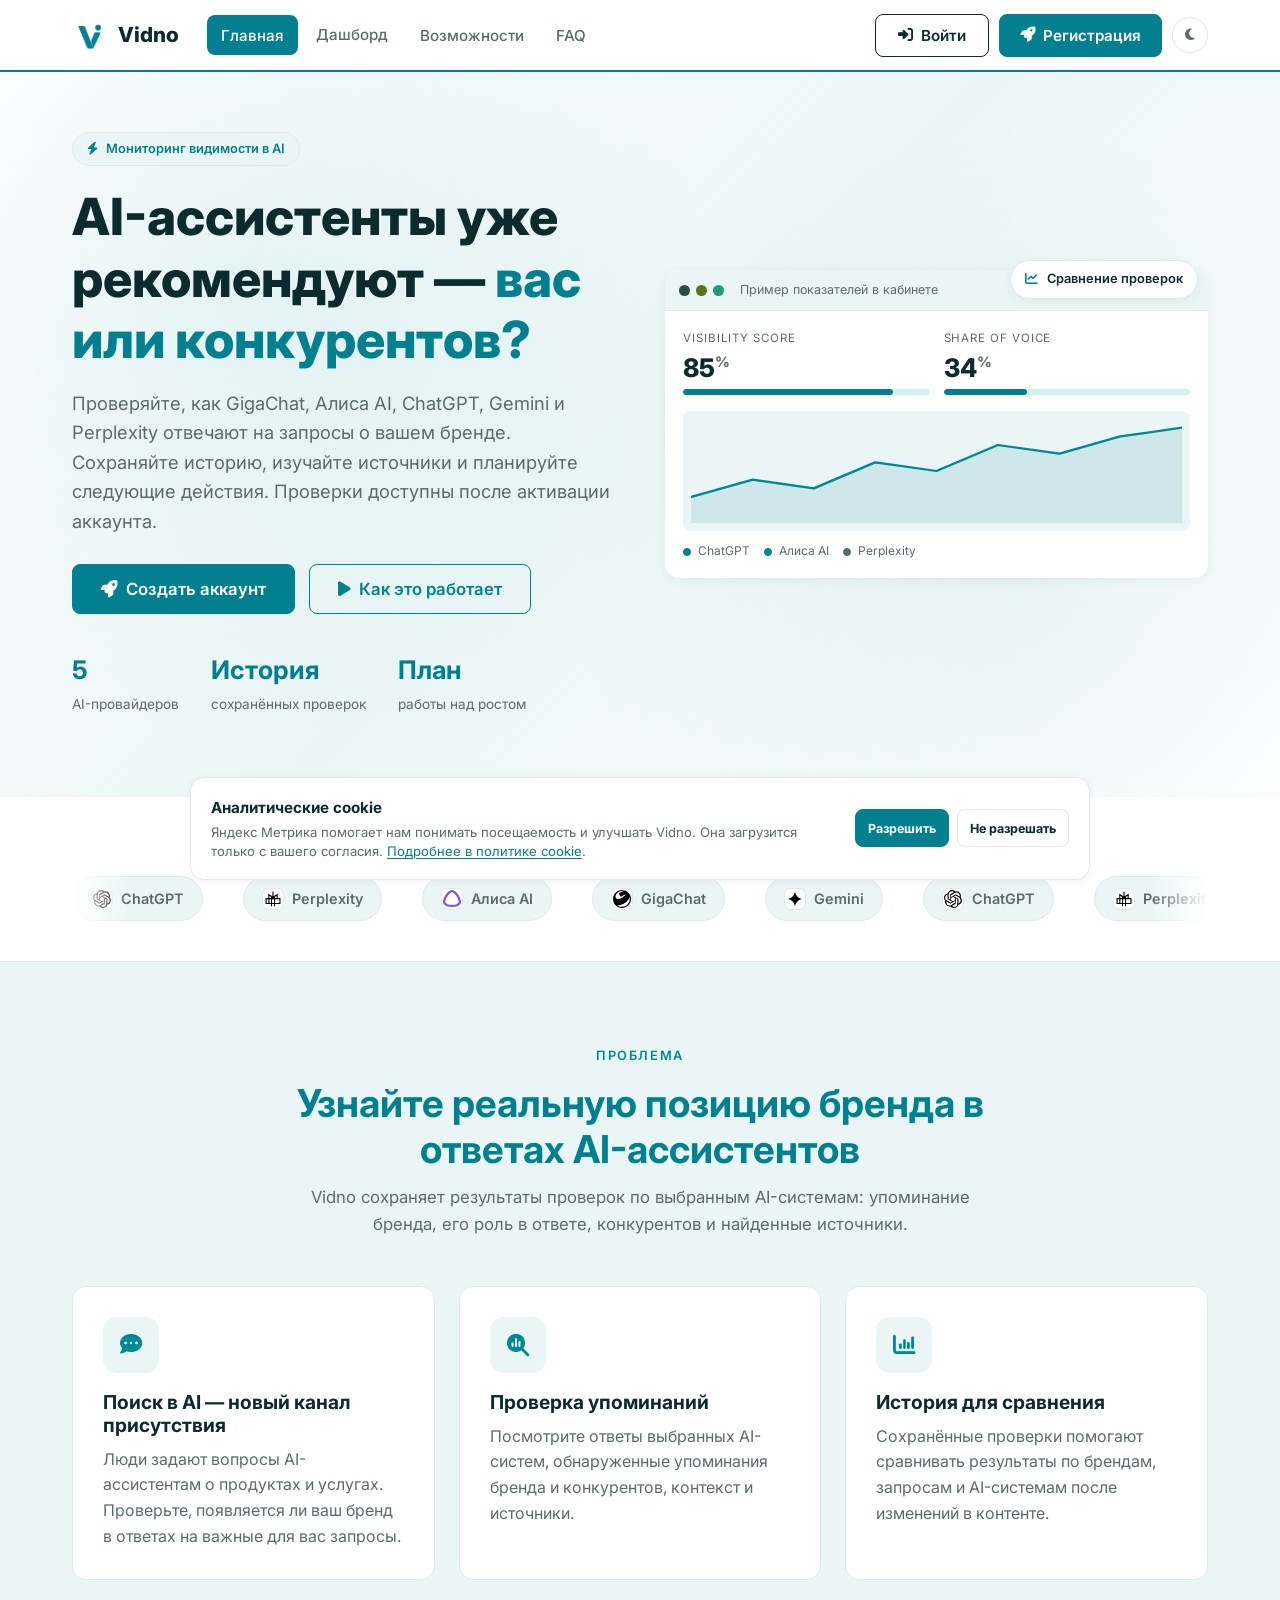
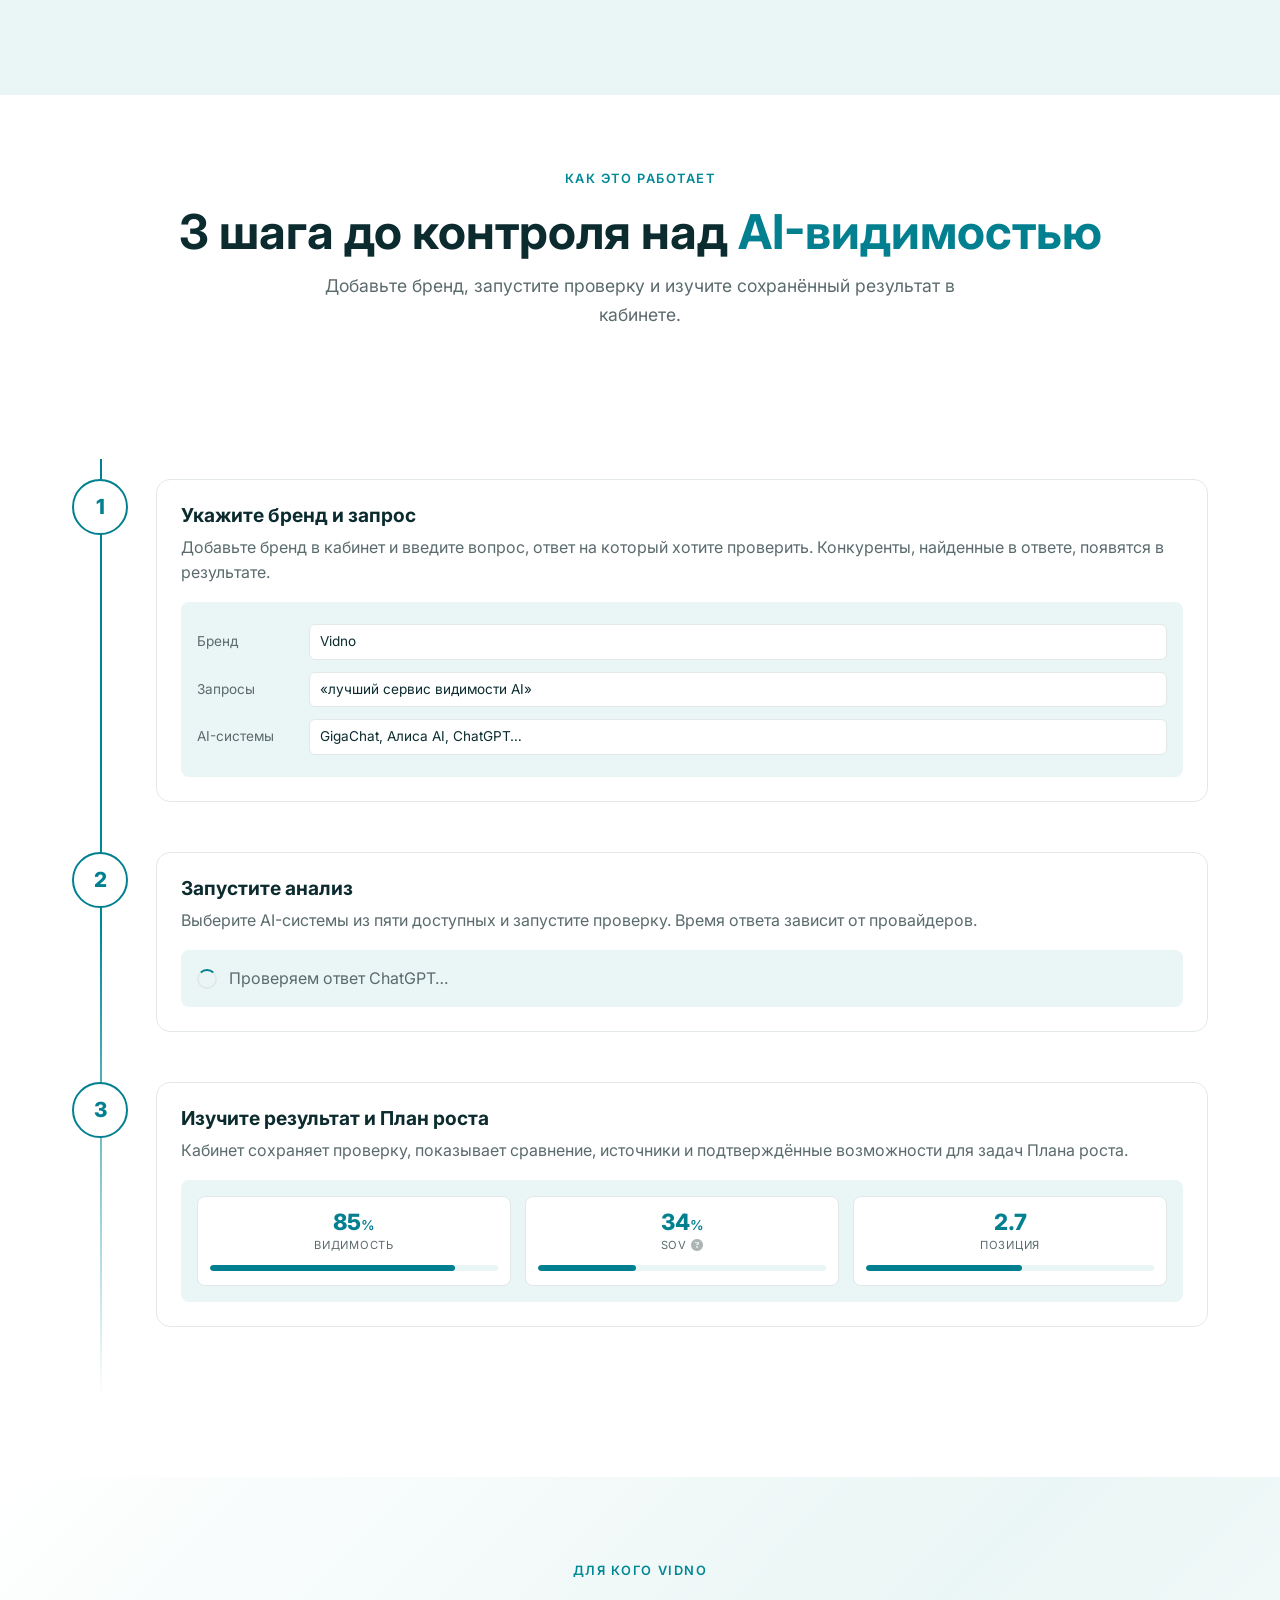
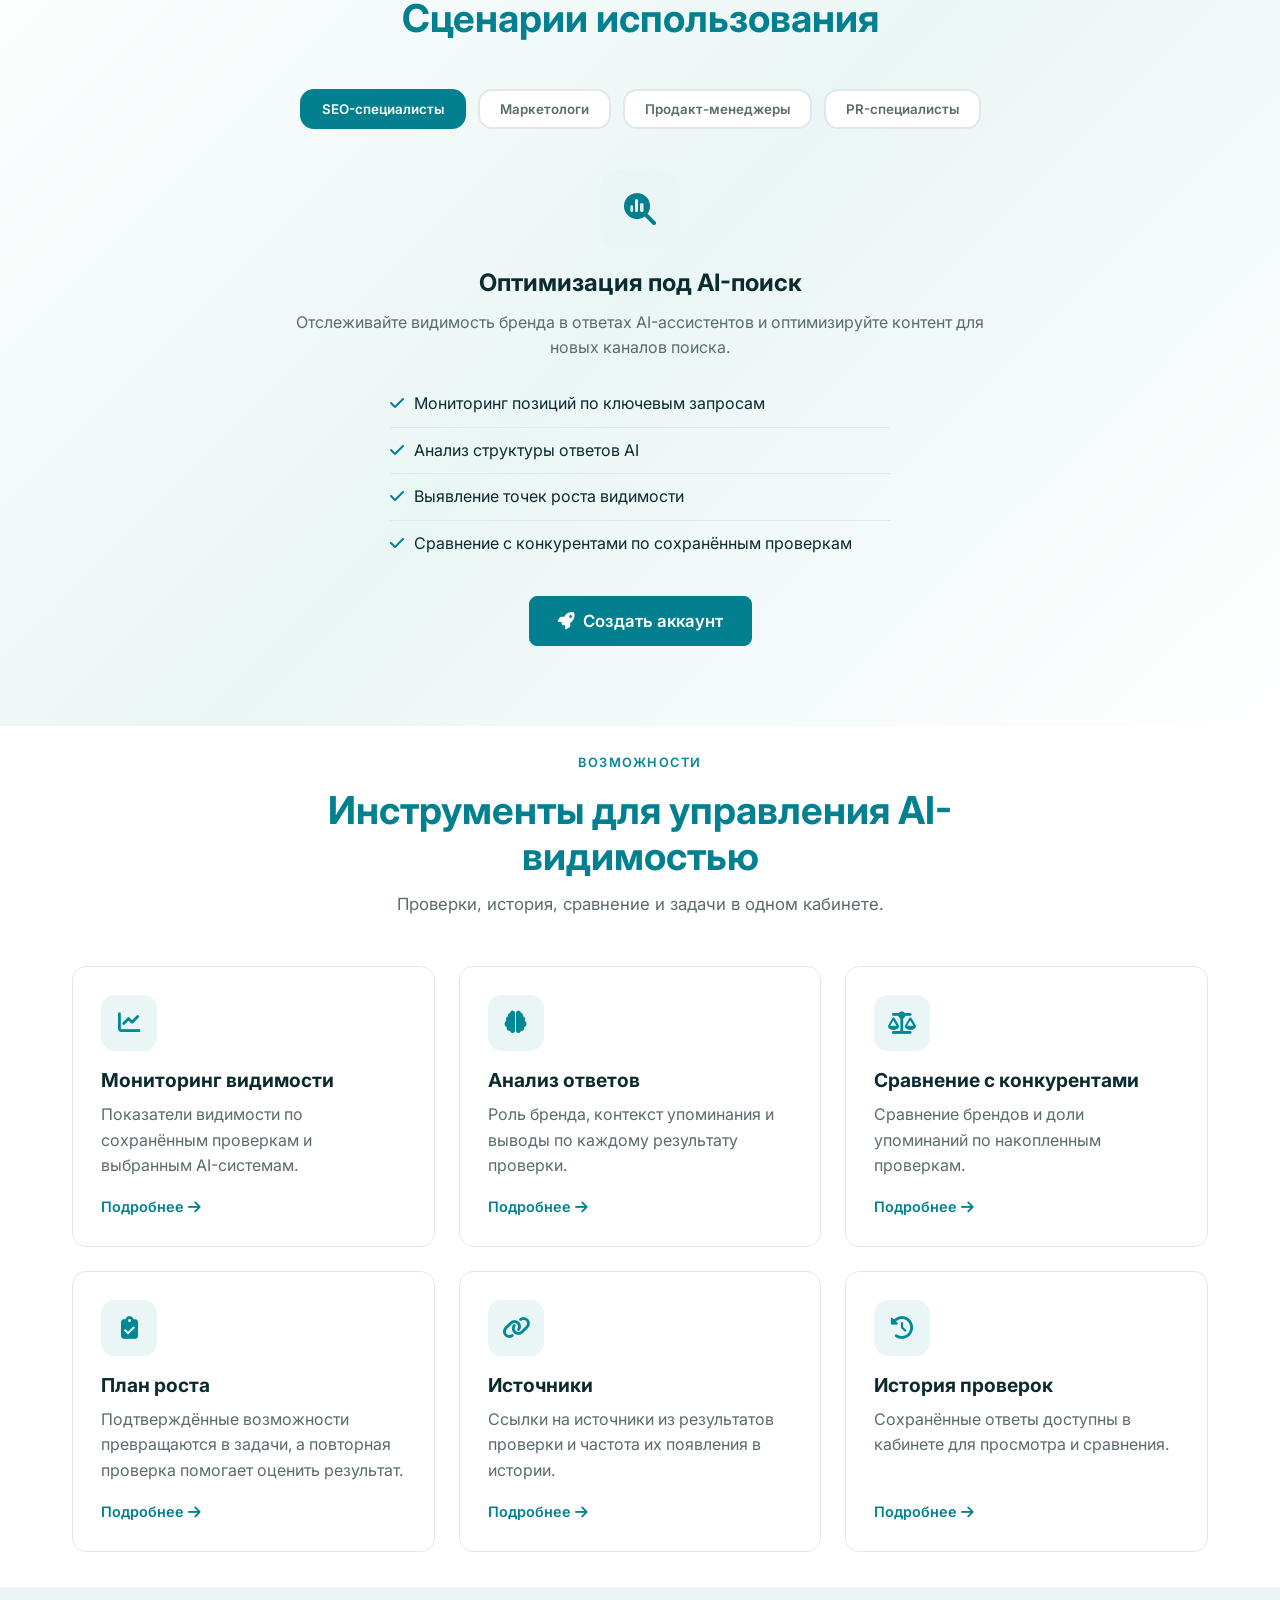
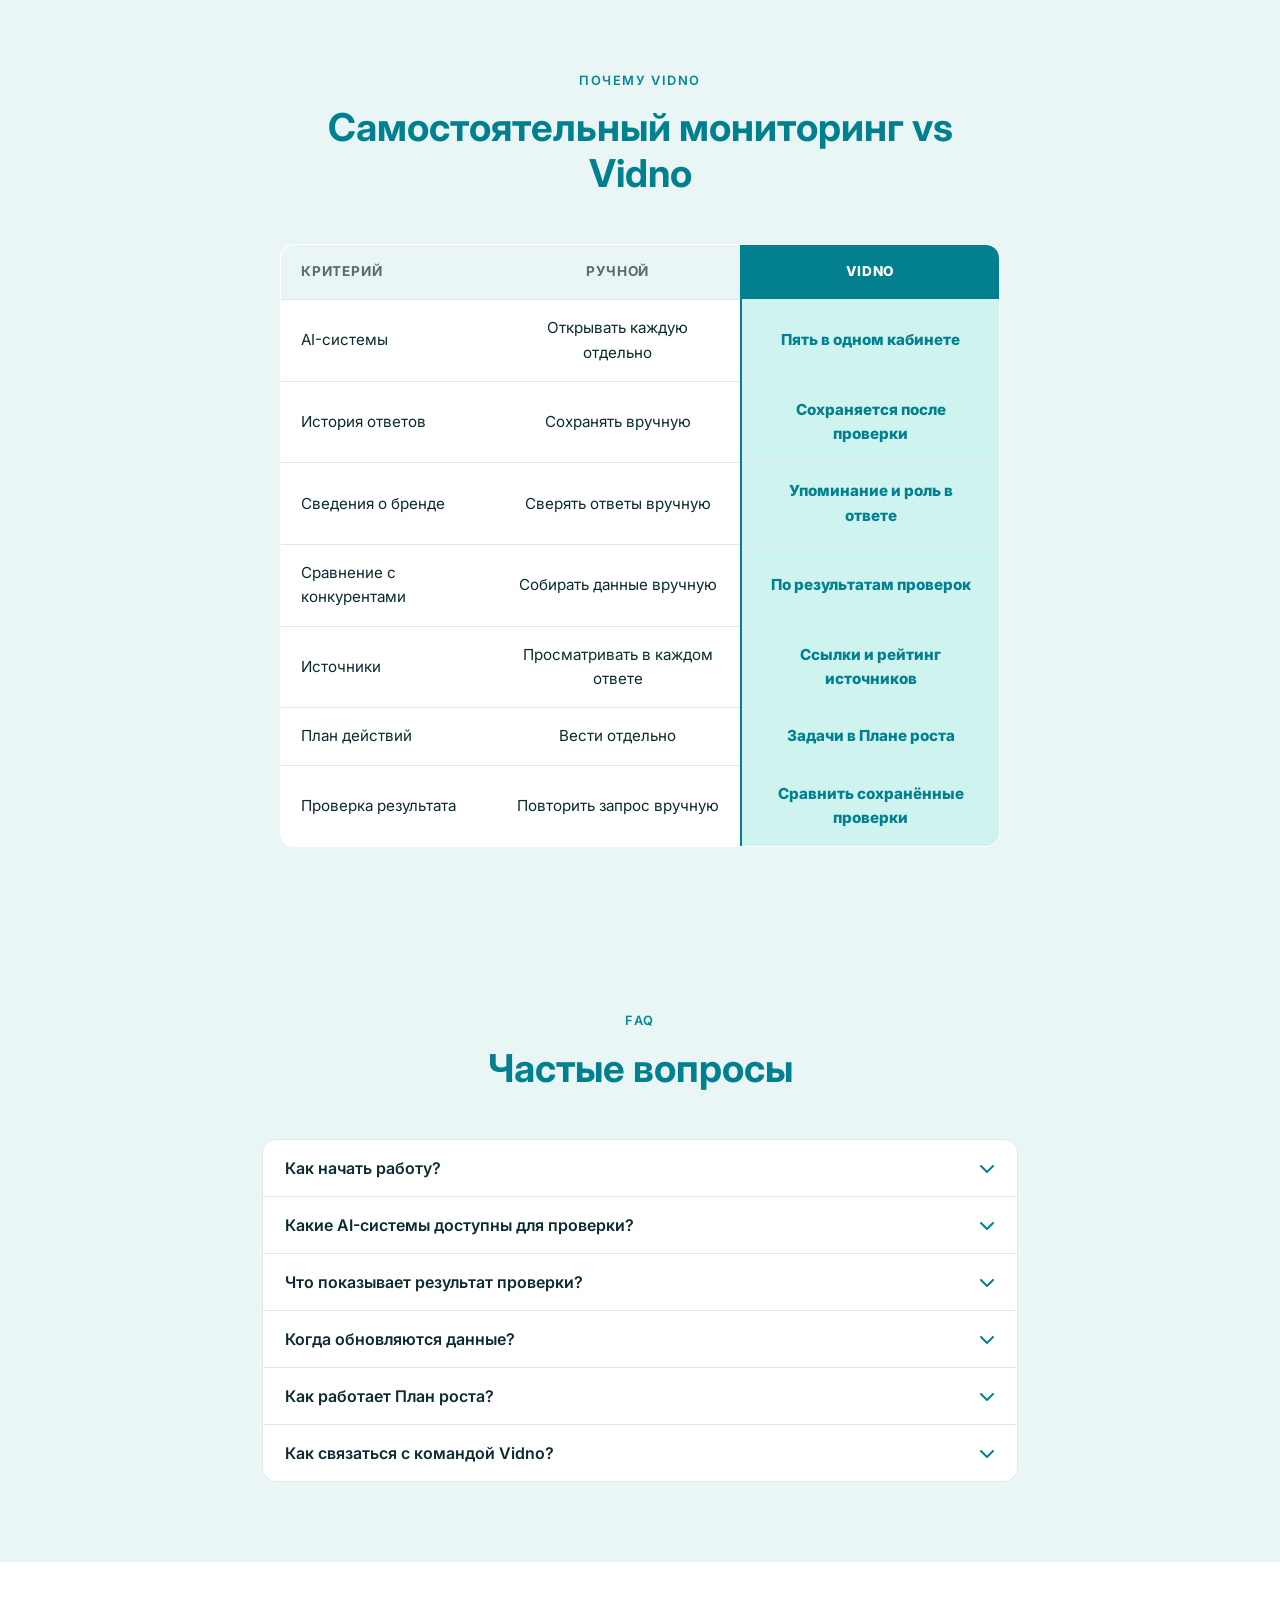
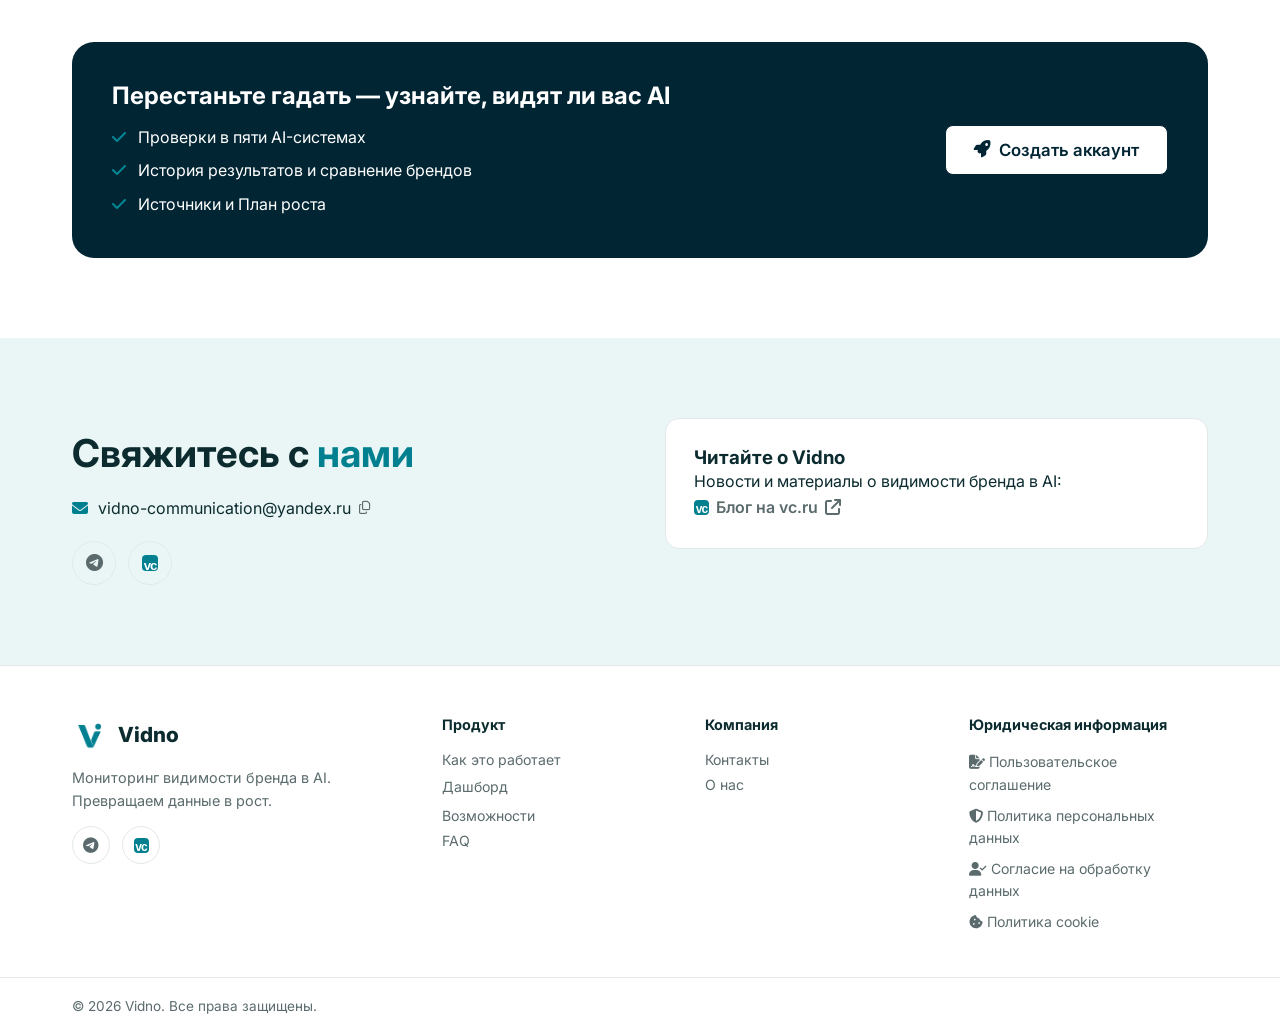
==== index.html @ 3deb130d "feat: add one-time brand onboarding after registration" ====
<!DOCTYPE html>
<html lang="ru">
<head>
    <meta charset="UTF-8">
    <meta name="viewport" content="width=device-width, initial-scale=1.0">
    <meta name="description" content="Vidno помогает проверять видимость бренда в ответах GigaChat, Алисы AI, ChatGPT, Gemini и Perplexity, сравнивать результаты и планировать рост.">
    <title>Vidno — Мониторинг видимости</title>
    <link rel="icon" type="image/png" href="assets/vidno-logo.png">

    <!-- Google Fonts: Inter -->
    <link rel="preconnect" href="https://fonts.googleapis.com">
    <link rel="preconnect" href="https://fonts.gstatic.com" crossorigin>
    <link href="https://fonts.googleapis.com/css2?family=Inter:wght@300;400;500;600;700;800;900&display=swap" rel="stylesheet">

    <!-- Font Awesome -->
    <link rel="stylesheet" href="https://cdnjs.cloudflare.com/ajax/libs/font-awesome/6.5.1/css/all.min.css">

    <!-- AOS animations -->
    <link rel="stylesheet" href="https://unpkg.com/aos@2.3.4/dist/aos.css">

    <!-- AOS script -->
    <script src="https://unpkg.com/aos@2.3.4/dist/aos.js"></script>

    <!-- Own styles -->
    <link rel="stylesheet" href="css/style.css">
    <script src="js/metrika.js?v=20260928-1" data-webvisor="true" data-cookie-policy="legal/cookies.html"></script>
</head>
<body>

<!-- ============ HEADER / NAV ============ -->
<header class="header" id="header">
    <div class="container header-inner">
        <div class="header-left">
            <a href="#" class="logo" data-nav="home">
                <img class="logo-mark" src="assets/vidno-logo.png" alt="">
                <span class="logo-text">Vidno</span>
            </a>
            <nav class="nav" id="navMenu">
                <button class="nav-link" data-nav="home">Главная</button>
                <a class="nav-link" href="dashboard.html">Дашборд</a>
                <button class="nav-link" data-nav="features">Возможности</button>
                <button class="nav-link" data-nav="faq">FAQ</button>
            </nav>
        </div>

        <div class="header-actions">
            <button class="btn btn-login" data-cta="login">
                <i class="fa-solid fa-right-to-bracket"></i> Войти
            </button>
            <button class="btn btn-primary btn-signup" data-cta="signup">
                <i class="fa-solid fa-rocket"></i> Регистрация
            </button>
            <button class="burger" id="burger" aria-label="Меню">
                <span></span><span></span><span></span>
            </button>
            <button class="theme-toggle" id="themeToggle" type="button" aria-label="Переключить тему" title="Переключить тему"><i class="fa-solid fa-moon"></i></button>
        </div>
    </div>
</header>

<main id="main">

    <!-- ============================================================ -->
    <!-- 1. HOME PAGE                                                  -->
    <!-- ============================================================ -->
    <section class="page page--home active" id="page-home" data-page="home">

        <!-- HERO -->
        <div class="hero">
            <div class="hero-bg"></div>
            <div class="container hero-inner">
                <div class="hero-content" data-aos="fade-up">
                    <span class="badge"><i class="fa-solid fa-bolt"></i> Мониторинг видимости в AI</span>
                    <h1 class="hero-title">
                        AI-ассистенты уже рекомендуют — <span class="accent">вас или конкурентов?</span>
                    </h1>
                    <p class="hero-subtitle">
                        Проверяйте, как GigaChat, Алиса AI, ChatGPT, Gemini и Perplexity отвечают на запросы о вашем бренде.<br>
                        Сохраняйте историю, изучайте источники и планируйте следующие действия. Проверки доступны после активации аккаунта.
                    </p>
                    <div class="hero-actions">
                        <button class="btn btn-primary btn-lg" data-cta="signup">
                            <i class="fa-solid fa-rocket"></i> Создать аккаунт
                        </button>
                        <button class="btn btn-ghost btn-lg" data-nav="how">
                            <i class="fa-solid fa-play"></i> Как это работает
                        </button>
                    </div>
                    <div class="hero-stats">
                        <div><strong>5</strong><span>AI-провайдеров</span></div>
                        <div><strong>История</strong><span>сохранённых проверок</span></div>
                        <div><strong>План</strong><span>работы над ростом</span></div>
                    </div>
                </div>

                <div class="hero-visual" data-aos="fade-left">
                    <div class="dash-mock">
                        <div class="dash-mock-head">
                            <span class="dot red"></span>
                            <span class="dot yellow"></span>
                            <span class="dot green"></span>
                            <span class="dash-mock-title">Пример показателей в кабинете</span>
                        </div>
                        <div class="dash-mock-body">
                            <div class="dm-row">
                                <div class="dm-card">
                                    <div class="dm-card-label">Visibility Score</div>
                                    <div class="dm-card-value">85<sup>%</sup></div>
                                    <div class="dm-bar"><span style="width:85%"></span></div>
                                </div>
                                <div class="dm-card">
                                    <div class="dm-card-label">Share of Voice</div>
                                    <div class="dm-card-value">34<sup>%</sup></div>
                                    <div class="dm-bar"><span style="width:34%"></span></div>
                                </div>
                            </div>
                            <div class="dm-chart">
                                <svg viewBox="0 0 320 120" preserveAspectRatio="none">
                                    <polyline class="dm-line" points="0,90 40,70 80,80 120,50 160,60 200,30 240,40 280,20 320,10" />
                                    <polyline class="dm-area" points="0,90 40,70 80,80 120,50 160,60 200,30 240,40 280,20 320,10 320,120 0,120" />
                                </svg>
                            </div>
                            <div class="dm-legend">
                                <span><i class="fa-solid fa-circle"></i> ChatGPT</span>
                                <span><i class="fa-solid fa-circle"></i> Алиса AI</span>
                                <span><i class="fa-solid fa-circle"></i> Perplexity</span>
                            </div>
                        </div>
                    </div>
                    <div class="floating-chip chip-1"><i class="fa-solid fa-chart-line"></i> Сравнение проверок</div>
                </div>
            </div>
        </div>

        <!-- AI LOGOS MARQUEE -->
        <div class="logos-strip">
            <div class="container">
                <p class="logos-title">Проверки в пяти AI-системах</p>
                <div class="logos-row">
                    <div class="logos-track">
                        <div class="logos-group">
                            <span class="logo-pill"><span class="ai-logo"><img src="assets/ai/openai.svg" alt=""></span>ChatGPT</span>
                            <span class="logo-pill"><span class="ai-logo"><img src="assets/ai/perplexity.svg" alt=""></span>Perplexity</span>
                            <span class="logo-pill"><span class="ai-logo"><img src="assets/ai/alice-ai.svg" alt=""></span>Алиса AI</span>
                            <span class="logo-pill"><span class="ai-logo"><img src="assets/ai/gigachat.svg" alt=""></span>GigaChat</span>
                            <span class="logo-pill"><span class="ai-logo"><img src="assets/ai/gemini.svg" alt=""></span>Gemini</span>
                        </div>
                    </div>
                </div>
            </div>
        </div>

        <!-- PROBLEM SECTION -->
        <section class="section section-soft">
            <div class="container">
                <div class="section-head" data-aos="fade-up">
                    <span class="eyebrow">Проблема</span>
                    <h2 class="section-title">Узнайте реальную позицию бренда в ответах AI-ассистентов</h2>
                    <p class="section-sub">Vidno сохраняет результаты проверок по выбранным AI-системам: упоминание бренда, его роль в ответе, конкурентов и найденные источники.</p>
                </div>
                <div class="grid grid-3">
                    <article class="adv-card" data-aos="fade-up" data-aos-delay="0">
                        <div class="adv-icon ic-blue"><i class="fa-solid fa-comment-dots"></i></div>
                        <h3>Поиск в AI — новый канал присутствия</h3>
                        <p>Люди задают вопросы AI-ассистентам о продуктах и услугах. Проверьте, появляется ли ваш бренд в ответах на важные для вас запросы.</p>
                    </article>
                    <article class="adv-card" data-aos="fade-up" data-aos-delay="100">
                        <div class="adv-icon ic-purple"><i class="fa-solid fa-magnifying-glass-chart"></i></div>
                        <h3>Проверка упоминаний</h3>
                        <p>Посмотрите ответы выбранных AI-систем, обнаруженные упоминания бренда и конкурентов, контекст и источники.</p>
                    </article>
                    <article class="adv-card" data-aos="fade-up" data-aos-delay="200">
                        <div class="adv-icon ic-green"><i class="fa-solid fa-chart-column"></i></div>
                        <h3>История для сравнения</h3>
                        <p>Сохранённые проверки помогают сравнивать результаты по брендам, запросам и AI-системам после изменений в контенте.</p>
                    </article>
                </div>
            </div>
        </section>

        <!-- HOW SECTION -->
        <section id="section-how">
        <div class="page-hero">
            <div class="container">
                <span class="eyebrow">Как это работает</span>
                <h1 class="page-title">3 шага до контроля над <span class="accent">AI-видимостью</span></h1>
                <p class="page-sub">Добавьте бренд, запустите проверку и изучите сохранённый результат в кабинете.</p>
            </div>
        </div>

        <section class="section">
            <div class="container">
                <div class="timeline">
                    <div class="timeline-line"></div>

                    <div class="tl-step" data-aos="fade-up">
                        <div class="tl-num">1</div>
                        <div class="tl-icon"><i class="fa-solid fa-plus"></i></div>
                        <div class="tl-content">
                            <h3>Укажите бренд и запрос</h3>
                            <p>Добавьте бренд в кабинет и введите вопрос, ответ на который хотите проверить. Конкуренты, найденные в ответе, появятся в результате.</p>
                            <div class="tl-mock form-mock">
                                <div class="mock-field"><span>Бренд</span><div class="mock-input">Vidno</div></div>
                                <div class="mock-field"><span>Запросы</span><div class="mock-input">«лучший сервис видимости AI»</div></div>
                                <div class="mock-field"><span>AI-системы</span><div class="mock-input">GigaChat, Алиса AI, ChatGPT…</div></div>
                            </div>
                        </div>
                    </div>

                    <div class="tl-step" data-aos="fade-up" data-aos-delay="100">
                        <div class="tl-num">2</div>
                        <div class="tl-icon"><i class="fa-solid fa-play"></i></div>
                        <div class="tl-content">
                            <h3>Запустите анализ</h3>
                            <p>Выберите AI-системы из пяти доступных и запустите проверку. Время ответа зависит от провайдеров.</p>
                            <div class="tl-mock run-mock">
                                <div class="spinner"></div>
                                <span id="analyzeText">Проверяем ответ ChatGPT…</span>
                            </div>
                        </div>
                    </div>

                    <div class="tl-step" data-aos="fade-up" data-aos-delay="200">
                        <div class="tl-num">3</div>
                        <div class="tl-icon"><i class="fa-solid fa-chart-pie"></i></div>
                        <div class="tl-content">
                            <h3>Изучите результат и План роста</h3>
                            <p>Кабинет сохраняет проверку, показывает сравнение, источники и подтверждённые возможности для задач Плана роста.</p>
                            <div class="tl-mock mini-dash">
                                <div class="mini-kpi-card">
                                    <div class="mini-kpi-val">85<span>%</span></div>
                                    <div class="mini-kpi-lbl">видимость</div>
                                    <div class="mini-bar"><span style="width:85%"></span></div>
                                </div>
                                <div class="mini-kpi-card">
                                    <div class="mini-kpi-val">34<span>%</span></div>
                                    <div class="mini-kpi-lbl">
                                        SoV
                                        <span class="tooltip-icon" data-tooltip="Share of Voice — доля упоминаний бренда в ответах AI-ассистентов относительно конкурентов">
                                            <i class="fa-solid fa-circle-question"></i>
                                        </span>
                                    </div>
                                    <div class="mini-bar"><span style="width:34%"></span></div>
                                </div>
                                <div class="mini-kpi-card">
                                    <div class="mini-kpi-val">2.7</div>
                                    <div class="mini-kpi-lbl">позиция</div>
                                    <div class="mini-bar"><span style="width:54%"></span></div>
                                </div>
                            </div>
                        </div>
                    </div>
                </div>
            </div>
        </section>
        </section>

        <!-- SCENARIOS SECTION -->
        <section class="section section-hero-bg" id="section-scenarios">
            <div class="container">
                <div class="section-head" data-aos="fade-up">
                    <span class="eyebrow">Для кого Vidno</span>
                    <h2 class="section-title">Сценарии использования</h2>
                </div>
                <div class="scenario-tabs" data-aos="fade-up">
                    <button class="scenario-tab active" data-tab="seo">SEO-специалисты</button>
                    <button class="scenario-tab" data-tab="marketing">Маркетологи</button>
                    <button class="scenario-tab" data-tab="product">Продакт-менеджеры</button>
                    <button class="scenario-tab" data-tab="pr">PR-специалисты</button>
                </div>
                <div class="scenario-content" data-aos="fade-up">
                    <div class="scenario-panel active" data-panel="seo">
                        <div class="scenario-icon"><i class="fa-solid fa-magnifying-glass-chart"></i></div>
                        <h3>Оптимизация под AI-поиск</h3>
                        <p>Отслеживайте видимость бренда в ответах AI-ассистентов и оптимизируйте контент для новых каналов поиска.</p>
                        <ul class="scenario-list">
                            <li>Мониторинг позиций по ключевым запросам</li>
                            <li>Анализ структуры ответов AI</li>
                            <li>Выявление точек роста видимости</li>
                            <li>Сравнение с конкурентами по сохранённым проверкам</li>
                        </ul>
                    </div>
                    <div class="scenario-panel" data-panel="marketing">
                        <div class="scenario-icon"><i class="fa-solid fa-bullhorn"></i></div>
                        <h3>Анализ конкурентов и позиционирование</h3>
                        <p>Понимайте, как AI-ассистенты распределяют упоминания между вами и конкурентами, и корректируйте стратегию.</p>
                        <ul class="scenario-list">
                            <li>Доля голоса (Share of Voice) по запросам</li>
                            <li>Сравнение позиций с конкурентами</li>
                            <li>Анализ тональности упоминаний</li>
                            <li>Выявление сильных и слабых сторон</li>
                        </ul>
                    </div>
                    <div class="scenario-panel" data-panel="product">
                        <div class="scenario-icon"><i class="fa-solid fa-rocket"></i></div>
                        <h3>Понимание представления продукта в AI</h3>
                        <p>Узнайте, как AI-ассистенты описывают ваш продукт, и используйте инсайты для улучшений.</p>
                        <ul class="scenario-list">
                            <li>Ответы по выбранным AI-системам</li>
                            <li>Роль бренда в ответах AI</li>
                            <li>Выявление пробелов в информации</li>
                            <li>Выявление приоритетных направлений</li>
                        </ul>
                    </div>
                    <div class="scenario-panel" data-panel="pr">
                        <div class="scenario-icon"><i class="fa-solid fa-shield-halved"></i></div>
                        <h3>Мониторинг репутации в AI</h3>
                        <p>Контролируйте нарратив о бренде в AI-ответах и вовремя реагируйте на изменения.</p>
                        <ul class="scenario-list">
                            <li>Отслеживание упоминаний бренда</li>
                            <li>Анализ контекста и тональности</li>
                            <li>Сравнение с предыдущими проверками</li>
                            <li>История проверок для обсуждения с командой</li>
                        </ul>
                    </div>
                </div>
                <div class="center-cta" data-aos="fade-up">
                    <button class="btn btn-primary btn-lg" data-cta="signup">
                        <i class="fa-solid fa-rocket"></i> Создать аккаунт
                    </button>
                </div>
            </div>
        </section>

        <!-- FEATURES SECTION -->
        <section id="section-features">
        <div class="container">
            <div class="section-head" data-aos="fade-up">
                <span class="eyebrow">Возможности</span>
                <h2 class="section-title">Инструменты для управления <span class="accent">AI-видимостью</span></h2>
                <p class="section-sub">Проверки, история, сравнение и задачи в одном кабинете.</p>
            </div>
            <div class="grid grid-3 features-grid">
                <article class="feature-card" data-modal-open="feat-1" data-aos="fade-up">
                    <div class="feature-ic"><i class="fa-solid fa-chart-line"></i></div>
                    <h3>Мониторинг видимости</h3>
                    <p>Показатели видимости по сохранённым проверкам и выбранным AI-системам.</p>
                    <span class="feature-link">Подробнее <i class="fa-solid fa-arrow-right"></i></span>
                </article>

                <article class="feature-card" data-modal-open="feat-2" data-aos="fade-up" data-aos-delay="100">
                    <div class="feature-ic"><i class="fa-solid fa-brain"></i></div>
                    <h3>Анализ ответов</h3>
                    <p>Роль бренда, контекст упоминания и выводы по каждому результату проверки.</p>
                    <span class="feature-link">Подробнее <i class="fa-solid fa-arrow-right"></i></span>
                </article>

                <article class="feature-card" data-modal-open="feat-3" data-aos="fade-up" data-aos-delay="200">
                    <div class="feature-ic"><i class="fa-solid fa-scale-balanced"></i></div>
                    <h3>Сравнение с конкурентами</h3>
                    <p>Сравнение брендов и доли упоминаний по накопленным проверкам.</p>
                    <span class="feature-link">Подробнее <i class="fa-solid fa-arrow-right"></i></span>
                </article>

                <article class="feature-card" data-modal-open="feat-4" data-aos="fade-up">
                    <div class="feature-ic"><i class="fa-solid fa-clipboard-check"></i></div>
                    <h3>План роста</h3>
                    <p>Подтверждённые возможности превращаются в задачи, а повторная проверка помогает оценить результат.</p>
                    <span class="feature-link">Подробнее <i class="fa-solid fa-arrow-right"></i></span>
                </article>

                <article class="feature-card" data-modal-open="feat-5" data-aos="fade-up" data-aos-delay="100">
                    <div class="feature-ic"><i class="fa-solid fa-link"></i></div>
                    <h3>Источники</h3>
                    <p>Ссылки на источники из результатов проверки и частота их появления в истории.</p>
                    <span class="feature-link">Подробнее <i class="fa-solid fa-arrow-right"></i></span>
                </article>

                <article class="feature-card" data-modal-open="feat-6" data-aos="fade-up" data-aos-delay="200">
                    <div class="feature-ic"><i class="fa-solid fa-clock-rotate-left"></i></div>
                    <h3>История проверок</h3>
                    <p>Сохранённые ответы доступны в кабинете для просмотра и сравнения.</p>
                    <span class="feature-link">Подробнее <i class="fa-solid fa-arrow-right"></i></span>
                </article>
            </div>
        </div>
        </section>

        <!-- WHY VIDNO SECTION -->
        <section class="section section-soft compare-section">
            <div class="container">
                <div class="section-head" data-aos="fade-up">
                    <span class="eyebrow">Почему Vidno</span>
                    <h2 class="section-title">Самостоятельный мониторинг vs Vidno</h2>
                </div>
                <div class="compare-table-wrap" data-aos="fade-up">
                    <table class="compare-table">
                        <thead>
                            <tr>
                                <th>Критерий</th>
                                <th>Ручной</th>
                                <th class="compare-accent">Vidno</th>
                            </tr>
                        </thead>
                        <tbody>
                            <tr>
                                <td>AI-системы</td>
                                <td>Открывать каждую отдельно</td>
                                <td class="compare-accent">Пять в одном кабинете</td>
                            </tr>
                            <tr>
                                <td>История ответов</td>
                                <td>Сохранять вручную</td>
                                <td class="compare-accent">Сохраняется после проверки</td>
                            </tr>
                            <tr>
                                <td>Сведения о бренде</td>
                                <td>Сверять ответы вручную</td>
                                <td class="compare-accent">Упоминание и роль в ответе</td>
                            </tr>
                            <tr>
                                <td>Сравнение с конкурентами</td>
                                <td>Собирать данные вручную</td>
                                <td class="compare-accent">По результатам проверок</td>
                            </tr>
                            <tr>
                                <td>Источники</td>
                                <td>Просматривать в каждом ответе</td>
                                <td class="compare-accent">Ссылки и рейтинг источников</td>
                            </tr>
                            <tr>
                                <td>План действий</td>
                                <td>Вести отдельно</td>
                                <td class="compare-accent">Задачи в Плане роста</td>
                            </tr>
                            <tr>
                                <td>Проверка результата</td>
                                <td>Повторить запрос вручную</td>
                                <td class="compare-accent">Сравнить сохранённые проверки</td>
                            </tr>
                        </tbody>
                    </table>
                </div>
            </div>
        </section>

        <!-- FAQ -->
        <section class="section section-soft" id="section-faq">
            <div class="container container-narrow">
                <div class="section-head" data-aos="fade-up">
                    <span class="eyebrow">FAQ</span>
                    <h2 class="section-title">Частые вопросы</h2>
                </div>
                <div class="accordion" id="faq">
                    <div class="acc-item">
                        <button class="acc-head">Как начать работу? <i class="fa-solid fa-chevron-down"></i></button>
                        <div class="acc-body"><p>Создайте аккаунт и дождитесь активации доступа. Затем добавьте бренд в кабинете и запустите проверку по интересующему вас запросу.</p></div>
                    </div>
                    <div class="acc-item">
                        <button class="acc-head">Какие AI-системы доступны для проверки? <i class="fa-solid fa-chevron-down"></i></button>
                        <div class="acc-body"><p>В кабинете можно выбрать GigaChat, Алису AI, ChatGPT, Gemini и Perplexity. Доступность отдельной системы зависит от её работы в момент проверки.</p></div>
                    </div>
                    <div class="acc-item">
                        <button class="acc-head">Что показывает результат проверки? <i class="fa-solid fa-chevron-down"></i></button>
                        <div class="acc-body"><p>Ответ AI-системы, упоминание и роль бренда, обнаруженных конкурентов и доступные источники. Сохранённые результаты помогают сравнивать проверки.</p></div>
                    </div>
                    <div class="acc-item">
                        <button class="acc-head">Когда обновляются данные? <i class="fa-solid fa-chevron-down"></i></button>
                        <div class="acc-body"><p>Новая проверка запускается пользователем в кабинете. Её результат сохраняется в истории после завершения.</p></div>
                    </div>
                    <div class="acc-item">
                        <button class="acc-head">Как работает План роста? <i class="fa-solid fa-chevron-down"></i></button>
                        <div class="acc-body"><p>После повторных проверок одного запроса кабинет может показать подтверждённую возможность. Её можно превратить в задачу и затем проверить результат изменений.</p></div>
                    </div>
                    <div class="acc-item">
                        <button class="acc-head">Как связаться с командой Vidno? <i class="fa-solid fa-chevron-down"></i></button>
                        <div class="acc-body"><p>Напишите на <a href="mailto:vidno-communication@yandex.ru">vidno-communication@yandex.ru</a> или в <a href="https://t.me/vidno_communication" target="_blank" rel="noopener noreferrer">Telegram</a>.</p></div>
                    </div>
                </div>
            </div>
        </section>

        <!-- CTA -->
        <section class="section">
            <div class="container">
                <div class="cta-box cta-bright" data-aos="fade-up">
                    <div class="cta-text">
                        <h2>Перестаньте гадать — узнайте, видят ли вас AI</h2>
                        <ul class="cta-list">
                            <li><i class="fa-solid fa-check"></i> Проверки в пяти AI-системах</li>
                            <li><i class="fa-solid fa-check"></i> История результатов и сравнение брендов</li>
                            <li><i class="fa-solid fa-check"></i> Источники и План роста</li>
                        </ul>
                    </div>
                    <button class="btn btn-light btn-lg" data-cta="signup">
                        <i class="fa-solid fa-rocket"></i> Создать аккаунт
                    </button>
                </div>
            </div>
        </section>

        <!-- CONTACTS SECTION -->
        <section id="section-contacts">
        <section class="section section-soft">
            <div class="container">
                <div class="contact-grid">
                    <div class="contact-info" data-aos="fade-right">
                        <h2 class="section-title"><span style="color: var(--text)">Свяжитесь с</span> <span class="accent">нами</span></h2>
                        <ul class="contact-list">
                            <li><i class="fa-solid fa-envelope"></i> <button class="contact-email" type="button" data-copy-email="vidno-communication@yandex.ru">vidno-communication@yandex.ru <i class="fa-regular fa-copy" aria-hidden="true"></i></button></li>
                        </ul>
                        <div class="socials">
                            <a href="https://t.me/vidno_communication" class="social telegram" title="Telegram" aria-label="Telegram" target="_blank" rel="noopener noreferrer"><i class="fa-brands fa-telegram"></i></a>
                            <a href="https://vc.ru/id6072191" class="social vc-link" title="Блог на vc.ru" aria-label="Блог на vc.ru" target="_blank" rel="noopener noreferrer"><span aria-hidden="true">vc</span></a>
                        </div>
                    </div>

                    <div class="contact-form" data-aos="fade-left">
                        <h3>Читайте о Vidno</h3>
                        <p>Новости и материалы о видимости бренда в AI:</p>
                        <p><a class="vc-blog-link" href="https://vc.ru/id6072191" target="_blank" rel="noopener noreferrer"><span aria-hidden="true">vc</span> Блог на vc.ru <i class="fa-solid fa-arrow-up-right-from-square"></i></a></p>
                    </div>
                </div>
            </div>
        </section>
        </section>
    </section>

</main>

<!-- ============ FOOTER ============ -->
<footer class="footer">
    <div class="container footer-inner">
        <div class="footer-brand">
            <a href="#" class="logo" data-nav="home">
                <img class="logo-mark" src="assets/vidno-logo.png" alt="">
                <span class="logo-text">Vidno</span>
            </a>
            <p>Мониторинг видимости бренда в AI. Превращаем данные в рост.</p>
            <div class="socials small">
                <a href="https://t.me/vidno_communication" class="social telegram" title="Telegram" aria-label="Telegram" target="_blank" rel="noopener noreferrer"><i class="fa-brands fa-telegram"></i></a>
                <a href="https://vc.ru/id6072191" class="social vc-link" title="Блог на vc.ru" aria-label="Блог на vc.ru" target="_blank" rel="noopener noreferrer"><span aria-hidden="true">vc</span></a>
            </div>
        </div>
        <div class="footer-cols">
            <div class="footer-col">
                <h4>Продукт</h4>
                <button data-nav="how">Как это работает</button>
                <a href="dashboard.html">Дашборд</a>
                <button data-nav="features">Возможности</button>
                <button data-nav="faq">FAQ</button>
            </div>
            <div class="footer-col">
                <h4>Компания</h4>
                <button data-nav="contacts">Контакты</button>
                <button data-modal-open="about">О нас</button>
            </div>
            <div class="footer-col">
                <h4>Юридическая информация</h4>
                <a href="legal/agreement.html"><i class="fa-solid fa-file-signature"></i> Пользовательское соглашение</a>
                <a href="legal/privacy.html"><i class="fa-solid fa-shield-halved"></i> Политика персональных данных</a>
                <a href="legal/consent.html"><i class="fa-solid fa-user-check"></i> Согласие на обработку данных</a>
                <a href="legal/cookies.html"><i class="fa-solid fa-cookie-bite"></i> Политика cookie</a>
            </div>
        </div>
    </div>
    <div class="footer-bottom">
        <div class="container">
            <span>© 2026 Vidno. Все права защищены.</span>
        </div>
    </div>
</footer>

<!-- ============ MODAL CONTAINER ============ -->
<div class="modal-overlay" id="modalOverlay">
    <div class="modal" id="modal">
        <button class="modal-close" id="modalClose"><i class="fa-solid fa-xmark"></i></button>
        <div class="modal-body" id="modalBody"></div>
    </div>
</div>

<!-- Toast -->
<div class="toast" id="toast"></div>

<button class="back-to-top" type="button" data-back-to-top aria-label="Наверх" title="Наверх"><span aria-hidden="true">↑</span></button>

<script src="js/back-to-top.js?v=20260923-1"></script>
<script src="js/script.js?v=20261006-onboarding"></script>
</body>
</html>
---- css/style.css ----
/* ============================================================
   VIDNO — STYLES
   Structure:
   1. Design tokens / CSS variables
   2. Reset & base
   3. Utilities (container, grid, buttons, badges)
   4. Header / nav / burger
   5. Pages & hero
   6. Home page sections
   7. Features page
   8. How it works (timeline)
   9. Dashboard
   10. Pricing
   11. Resources
   12. Contacts/about
   13. Footer
   14. Modal & toast
   15. Animations
   16. Responsive
   ============================================================ */

/* ============ 1. DESIGN TOKENS (чирнозовая система) ============ */
:root {
    /* —— нейтральная база (75%) —— */
    --bg:            #FFFFFF;
    --bg-2:          #FFFFFF;
    --bg-soft:       #EAF6F5;   /* бирюзовый оттенок — мягкие секции / активный фон карты */
    --bg-soft-2:     #CFF3EF;   /* чирнозовый туман — hover / тонкие заливки */
    --surface:       #FFFFFF;
    --surface-text:  #0B2B2F;
    --text:          #0B2B2F;
    --text-soft:     #5B6B6D;
    --border:        #E2E8E8;
    --surface-1:     #4F6F6F;   /* боковые/верхние панели, чередование строк */
    --night:         #012533;   /* ночь — тёмные экраны/обложки */

    /* —— акцентный чирнозовый (15%) —— */
    --accent:        #028090;   /* первичный: CTA, активная навигация, заголовки разделов */
    --accent-2:      #008896;   /* вторичный: иконки, второстепенные акценты, линии графиков */
    --accent-3:      #008896;
    --accent-warn:   #5A7517;

    /* —— функциональные статусы (10%) —— */
    --ok:            #1D9E75;
    --warn:          #5A7517;
    --bad:           #2B4B4A;
    --neutral:       #888780;

    --shadow:        0 2px 10px rgba(11, 43, 47, 0.06);
    --shadow-soft:   0 2px 10px rgba(11, 43, 47, 0.06);
    --radius:        14px;
    --radius-sm:     8px;
    --radius-lg:     22px;
    --transition:    0.25s cubic-bezier(0.4, 0, 0.2, 1);
    --max-w:         1200px;
    --header-h:      72px;
    --font:          'Inter', system-ui, -apple-system, sans-serif;
    --grad-hero:     linear-gradient(135deg, #FFFFFF 0%, #EAF6F5 50%, #FFFFFF 100%);
    --grad-cta:      #012533;
}

html[data-theme="dark"] {
    --bg: var(--night);
    --bg-2: var(--night);
    --bg-soft: var(--surface-1);
    --surface: var(--surface-1);
    --surface-text: var(--bg-soft-2);
    --text: var(--bg-soft-2);
    --text-soft: var(--bg-soft-2);
    --accent: var(--bg-soft-2);
    --accent-2: var(--bg-soft-2);
    --accent-3: var(--bg-soft-2);
    --border: var(--surface-1);
    --grad-hero: var(--night);
    --grad-cta: var(--night);
}

/* ============ 2. RESET & BASE ============ */
*, *::before, *::after { box-sizing: border-box; margin: 0; padding: 0; }

html { scroll-behavior: smooth; scroll-padding-top: var(--header-h); overflow-x: hidden; }

body {
    font-family: var(--font);
    background: var(--bg);
    color: var(--text);
    line-height: 1.6;
    -webkit-font-smoothing: antialiased;
    transition: background var(--transition), color var(--transition);
    overflow-x: hidden;
}

h1, h2, h3, h4 { line-height: 1.2; font-weight: 700; }
a { color: inherit; text-decoration: none; }
button { font-family: inherit; cursor: pointer; border: none; background: none; color: inherit; }
ul { list-style: none; }
img { max-width: 100%; display: block; }

.cookie-preferences {
    position: fixed;
    left: 20px;
    bottom: 20px;
    z-index: 180;
    padding: 9px 13px;
    border: 1px solid var(--border);
    border-radius: var(--radius-sm);
    background: var(--surface);
    color: var(--text);
    box-shadow: var(--shadow);
    font-size: .8rem;
    font-weight: 600;
}
.cookie-preferences:hover { border-color: var(--accent); color: var(--accent); }
.cookie-consent {
    position: fixed;
    right: 20px;
    bottom: 20px;
    left: 20px;
    z-index: 180;
    display: flex;
    align-items: center;
    justify-content: space-between;
    gap: 24px;
    max-width: 900px;
    margin: 0 auto;
    padding: 18px 20px;
    border: 1px solid var(--border);
    border-radius: var(--radius);
    background: var(--surface);
    color: var(--text);
    box-shadow: var(--shadow);
}
.cookie-consent[hidden], .cookie-preferences[hidden] { display: none; }
.cookie-consent-copy { min-width: 0; }
.cookie-consent-copy strong { display: block; margin-bottom: 3px; font-size: .95rem; }
.cookie-consent-copy p { color: var(--text-soft); font-size: .82rem; line-height: 1.45; }
.cookie-consent-copy a { color: var(--accent); text-decoration: underline; text-underline-offset: 2px; }
.cookie-consent-actions { display: flex; flex: 0 0 auto; align-items: center; gap: 8px; }
.cookie-consent-actions button {
    min-height: 38px;
    padding: 8px 12px;
    border: 1px solid var(--border);
    border-radius: var(--radius-sm);
    font-size: .78rem;
    font-weight: 700;
}
.cookie-consent-allow { background: var(--accent); border-color: var(--accent) !important; color: var(--bg); }
.cookie-consent-deny, .cookie-consent-close { background: var(--surface); color: var(--text); }
.cookie-consent-actions button:hover { border-color: var(--accent); }

@media (max-width: 768px) {
    .cookie-consent { align-items: stretch; flex-direction: column; gap: 12px; right: 12px; bottom: 12px; left: 12px; padding: 16px; }
    .cookie-consent-actions { flex-wrap: wrap; }
    .cookie-consent-actions button { flex: 1 1 auto; }
    .cookie-preferences { left: 12px; bottom: 12px; }
}

/* ============ 3. UTILITIES ============ */
.container { max-width: var(--max-w); margin: 0 auto; padding: 0 clamp(20px, 2.5vw, 42px); width: 100%; }
.container-narrow { max-width: 820px; }

.accent { color: var(--accent); }
.accent-fill { fill: var(--accent); }
.muted { color: var(--text-soft); font-size: 0.875rem; }

.section { padding: 80px 0; }
.section-soft { background: var(--bg-soft); }
.section-head { text-align: center; max-width: 720px; margin: 0 auto 48px; }
.section-title { font-size: clamp(1.6rem, 3vw, 2.4rem); margin: 12px 0; color: var(--accent); }
.section-sub { color: var(--text-soft); font-size: 1.05rem; }

.eyebrow {
    display: inline-block;
    font-size: 0.8rem;
    text-transform: uppercase;
    letter-spacing: 0.12em;
    color: var(--accent-2);
    font-weight: 600;
}

.badge {
    display: inline-flex; align-items: center; gap: 8px;
    background: var(--bg-soft);
    color: var(--accent);
    border: 1px solid var(--border);
    padding: 6px 14px;
    border-radius: 999px;
    font-size: 0.8rem;
    font-weight: 600;
    margin-bottom: 20px;
}

.grid { display: grid; gap: 24px; margin-bottom: 35px;}
.grid-2 { grid-template-columns: repeat(2, 1fr); }
.grid-3 { grid-template-columns: repeat(3, 1fr); }

/* Buttons — monochrome, solid black / outlined, inversion on hover */
.btn {
    display: inline-flex; align-items: center; justify-content: center; gap: 8px;
    padding: 11px 22px;
    border-radius: var(--radius-sm);
    font-weight: 600;
    font-size: 0.95rem;
    transition: all var(--transition);
    white-space: nowrap;
    border: 1px solid var(--accent);
}
.btn-primary {
    background: var(--accent);
    color: var(--bg);
}
.btn-primary:hover { background: var(--bg); color: var(--accent); transform: translateY(-2px); }
.btn-primary:active { transform: translateY(0); }
.btn-ghost {
    background: transparent;
    border-color: var(--accent);
    color: var(--accent);
}
.btn-ghost:hover { background: var(--accent); color: var(--bg); }
.btn-light { background: #fff; color: var(--night); border-color: var(--night); }
.btn-light:hover { background: var(--accent); color: #fff; border-color: var(--accent); transform: translateY(-2px); }
.btn-sm { padding: 8px 14px; font-size: 0.85rem; }
.btn-lg { padding: 14px 28px; font-size: 1.05rem; }
.btn-block { width: 100%; }

/* icon color variants — нейтральный фон + чирнозовая иконка */
.ic-blue, .ic-purple, .ic-green, .ic-orange {
    background: var(--bg-soft);
    color: var(--accent-2);
}

/* ============ 4. HEADER ============ */
.header {
    position: fixed; top: 0; right: 0; left: 0; z-index: 100;
    background: var(--bg);
    border-bottom: 2px solid var(--accent);
    height: var(--header-h);
    display: flex; align-items: center;
}
#main { padding-top: var(--header-h); }
.header-inner {
    display: flex; align-items: center; justify-content: space-between;
    width: 100%; gap: 24px;
}
.header-left { display: flex; align-items: center; gap: 28px; }
.header .logo { display: flex; align-items: center; gap: 10px; font-weight: 800; font-size: 1.3rem; color: var(--text); }
.header .logo-text { color: var(--text); }
.header .logo-text .accent { color: var(--accent); }
.logo { display: flex; align-items: center; gap: 10px; font-weight: 800; font-size: 1.3rem; }
.logo-text .accent { color: var(--accent); }
.theme-toggle { display: inline-grid; width: 36px; height: 36px; place-items: center; border: 1px solid var(--border); border-radius: 50%; color: var(--text-soft); background: var(--surface); transition: all var(--transition); }
.theme-toggle:hover { color: var(--accent); border-color: var(--accent); transform: translateY(-1px); }
.account-pill { display: inline-flex; max-width: 190px; align-items: center; gap: 8px; min-height: 38px; padding: 0 13px; overflow: hidden; border: 1px solid var(--border); border-radius: 9px; color: var(--text); background: var(--surface); font-size: .8rem; font-weight: 700; }
.account-pill span { overflow: hidden; text-overflow: ellipsis; white-space: nowrap; }
.logo-mark { width: 36px; height: 36px; flex: 0 0 auto; object-fit: contain; }
.nav { display: flex; gap: 4px; }
.nav-link {
    padding: 8px 14px; border-radius: var(--radius-sm);
    color: var(--text-soft); font-weight: 500; font-size: 0.95rem;
    transition: all var(--transition);
}
.nav-link:hover { color: var(--text); background: var(--bg-soft); }
.nav-link.active { color: var(--bg); background: var(--accent); border-radius: var(--radius-sm); }

.header-actions { display: flex; align-items: center; gap: 10px; }

.btn-login {
    background: transparent;
    border: 1px solid var(--text);
    color: var(--text);
}
.btn-login:hover { background: var(--text); color: var(--bg); border-color: var(--text); transform: translateY(-2px); }
.btn-signup { padding: 11px 20px; }

.burger { display: none; flex-direction: column; gap: 5px; padding: 8px; }
.burger span { width: 22px; height: 2px; background: var(--text); border-radius: 2px; transition: all var(--transition); }
.burger.open span:nth-child(1) { transform: translateY(7px) rotate(45deg); }
.burger.open span:nth-child(2) { opacity: 0; }
.burger.open span:nth-child(3) { transform: translateY(-7px) rotate(-45deg); }

/* ============ 5. PAGES & HERO ============ */
.page { display: none; min-height: 60vh; }
.page.active { display: block; animation: fadeInPage 0.4s ease; }
@keyframes fadeInPage { from { opacity: 0; transform: translateY(8px); } to { opacity: 1; transform: none; } }

.page-hero {
    background: var(--grad-hero);
    padding: 70px 0 50px;
    text-align: center;
    border-bottom: 1px solid var(--border);
}
.page-title { font-size: clamp(2rem, 4vw, 3rem); margin: 12px 0; }
.page-sub { color: var(--text-soft); font-size: 1.1rem; max-width: 700px; margin: 0 auto; }
#section-how .page-hero { background: none; border-bottom: none; }
#section-pricing .page-hero { background: none; border-bottom: none; }
#section-features { padding-top: 23px; }
.section-hero-bg { background: var(--grad-hero); }

/* HERO */
.hero {
    position: relative;
    background: var(--grad-hero);
    padding: 60px 0 80px;
    overflow: hidden;
}
.hero-bg {
    position: absolute; inset: 0;
    background:
        radial-gradient(circle at 20% 30%, rgba(0, 136, 150, 0.07), transparent 40%),
        radial-gradient(circle at 80% 70%, rgba(2, 128, 144, 0.06), transparent 40%);
    animation: heroPulse 8s ease-in-out infinite alternate;
}
@keyframes heroPulse { from { transform: scale(1); } to { transform: scale(1.08); } }

.hero-inner {
    position: relative; z-index: 2;
    display: grid; grid-template-columns: 1fr 1fr; gap: 50px;
    align-items: center;
}
.hero-title { font-size: clamp(2rem, 4vw, 3.2rem); font-weight: 800; margin-bottom: 18px; }
.hero-subtitle { font-size: 1.15rem; color: var(--text-soft); margin-bottom: 28px; max-width: 560px; }
.hero-actions { display: flex; gap: 14px; flex-wrap: wrap; margin-bottom: 36px; }
.hero-stats { display: flex; gap: 32px; }
.hero-stats strong { display: block; font-size: 1.6rem; color: var(--accent); }
.hero-stats span { font-size: 0.85rem; color: var(--text-soft); }

/* HERO VISUAL / DASH MOCK */
.hero-visual { position: relative; }
.dash-mock {
    background: var(--surface); color: var(--surface-text);
    border-radius: var(--radius); box-shadow: var(--shadow);
    overflow: hidden;
}
.dash-mock-head {
    display: flex; align-items: center; gap: 6px;
    padding: 10px 14px; border-bottom: 1px solid var(--border);
    background: var(--bg-soft);
}
.dot { width: 11px; height: 11px; border-radius: 50%; }
.dot.red { background: var(--bad); } .dot.yellow { background: var(--warn); }
.dot.green { background: var(--ok); }
.dash-mock-title { margin-left: 10px; font-size: 0.78rem; color: var(--text-soft); }
.dash-mock-body { padding: 18px; }
.dm-row { display: grid; grid-template-columns: 1fr 1fr; gap: 14px; margin-bottom: 16px; }
.dm-card-label { font-size: 0.72rem; color: var(--text-soft); text-transform: uppercase; letter-spacing: 0.08em; }
.dm-card-value { font-size: 1.6rem; font-weight: 800; }
.dm-card-value sup { font-size: 0.9rem; color: var(--text-soft); }
.dm-bar { height: 6px; background: var(--bg-soft-2); border-radius: 3px; overflow: hidden; }
.dm-bar span { display: block; height: 100%; background: var(--accent); border-radius: 3px; }
.dm-chart { height: 120px; background: var(--bg-soft); border-radius: 8px; padding: 8px; }
.dm-chart svg { width: 100%; height: 100%; }
.dm-line { fill: none; stroke: var(--accent-2); stroke-width: 2.5; stroke-linecap: round; stroke-linejoin: round; }
.dm-area { fill: var(--accent); opacity: 0.12; }
.dm-legend { display: flex; gap: 14px; margin-top: 10px; font-size: 0.75rem; color: var(--text-soft); }
.dm-legend i { font-size: 0.5rem; margin-right: 4px; }
.dm-legend span:nth-child(1) i { color: var(--accent); }
.dm-legend span:nth-child(2) i { color: var(--accent-2); }
.dm-legend span:nth-child(3) i { color: var(--surface-1); }

.floating-chip {
    position: absolute;
    background: var(--surface); color: var(--surface-text);
    padding: 8px 14px; border-radius: 999px;
    font-size: 0.8rem; font-weight: 600;
    box-shadow: var(--shadow);
    animation: floatY 4s ease-in-out infinite;
    border: 1px solid var(--border);
}
.floating-chip i { color: var(--accent-2); margin-right: 6px; }
.chip-1 { top: -10px; right: 10px; }
.chip-2 { bottom: -10px; left: -10px; animation-delay: 1.5s; }
@keyframes floatY { 0%,100% { transform: translateY(0); } 50% { transform: translateY(-8px); } }

/* ============ 6. HOME SECTIONS ============ */
.logos-strip { padding: 40px 0; border-bottom: 1px solid var(--border); }
.logos-title { text-align: center; color: var(--text-soft); margin-bottom: 18px; font-size: 0.85rem; text-transform: uppercase; letter-spacing: 0.1em; }
.logos-row {
    overflow: hidden;
    -webkit-mask-image: linear-gradient(to right, transparent, black 5%, black 95%, transparent);
    mask-image: linear-gradient(to right, transparent, black 5%, black 95%, transparent);
}
.logos-track {
    display: flex; width: max-content; will-change: transform;
}
.logos-track.is-ready { animation: marquee 26s linear infinite; }
.logos-group { display: flex; gap: 40px; padding-right: 40px; flex: 0 0 auto; }
@keyframes marquee { from { transform: translate3d(0,0,0); } to { transform: translate3d(-25%,0,0); } }
.logo-pill {
    display: flex; align-items: center; gap: 8px;
    padding: 10px 18px; border-radius: 999px;
    background: var(--bg-soft); border: 1px solid var(--border);
    color: var(--text-soft); font-weight: 600; font-size: 0.9rem;
    white-space: nowrap;
}
.logo-pill i { color: var(--accent); }
.logo-pill .ai-logo { width: 22px; height: 22px; flex-basis: 22px; }
.logo-pill .ai-logo img { width: 18px; height: 18px; }
.ai-logo, .identity-avatar {
    display: inline-grid; flex: 0 0 24px; width: 24px; height: 24px;
    place-items: center; overflow: hidden; border: 1px solid var(--border);
    border-radius: 7px; color: var(--text); background: var(--surface);
    font-size: .55rem; font-style: normal; font-weight: 800; line-height: 1;
}
.ai-logo img, .identity-avatar img { width: 20px; height: 20px; object-fit: contain; }
.identity-avatar.model-avatar { border-color: var(--bg-soft-2); background: var(--surface); }
.ws-meta-provider { display: inline-flex; align-items: center; gap: 8px; }

.adv-card {
    background: var(--bg-2);
    border: 1px solid var(--border);
    border-radius: var(--radius);
    padding: 30px;
    transition: all var(--transition);
}
.adv-card:hover { transform: translateY(-4px); border-color: var(--accent); box-shadow: var(--shadow); }
.adv-icon {
    width: 56px; height: 56px; border-radius: 14px;
    display: grid; place-items: center; font-size: 1.4rem;
    margin-bottom: 18px;
    background: var(--bg-soft); color: var(--accent-2);
}
.adv-card h3 { font-size: 1.2rem; margin-bottom: 10px; }
.adv-card p { color: var(--text-soft); }

.scenario-tabs {
    display: flex;
    justify-content: center;
    gap: 12px;
    flex-wrap: wrap;
    margin-bottom: 40px;
}
.scenario-tab {
    padding: 10px 20px;
    border: 2px solid var(--border);
    border-radius: var(--radius);
    background: var(--bg);
    color: var(--text-soft);
    font-weight: 600;
    cursor: pointer;
    transition: all var(--transition);
}
.scenario-tab:hover {
    border-color: var(--accent);
    color: var(--text);
}
.scenario-tab.active {
    background: var(--accent);
    border-color: var(--accent);
    color: #FFFFFF;
}
.scenario-content {
    max-width: 700px;
    margin: 0 auto;
    text-align: center;
}
.scenario-panel {
    display: none;
}
.scenario-panel.active {
    display: block;
}
.scenario-icon {
    width: 80px;
    height: 80px;
    border-radius: 20px;
    display: grid;
    place-items: center;
    font-size: 2rem;
    margin: 0 auto 20px;
    background: var(--bg-soft);
    color: var(--accent);
}
.scenario-panel h3 {
    font-size: 1.5rem;
    margin-bottom: 12px;
    color: var(--text);
}
.scenario-panel p {
    color: var(--text-soft);
    margin-bottom: 20px;
}
.scenario-list {
    list-style: none;
    padding: 0;
    text-align: left;
    max-width: 500px;
    margin: 0 auto;
}
.scenario-list li {
    padding: 10px 0;
    border-bottom: 1px solid var(--border);
    color: var(--text);
    position: relative;
    padding-left: 24px;
}
.scenario-list li::before {
    content: "\f00c";
    font-family: "Font Awesome 6 Free";
    font-weight: 900;
    position: absolute;
    left: 0;
    color: var(--accent);
}
.scenario-list li:last-child {
    border-bottom: none;
}

.testimonial {
    background: var(--bg-2);
    border: 1px solid var(--border);
    border-radius: var(--radius-lg);
    padding: 40px; text-align: center;
    max-width: 820px; margin: 0 auto;
    position: relative;
}
.testimonial-avatar {
    width: 64px; height: 64px; border-radius: 50%;
    background: var(--grad-cta); color: #fff;
    display: grid; place-items: center;
    font-weight: 700; font-size: 1.2rem;
    margin: 0 auto 16px;
}
.testimonial blockquote { font-size: 1.2rem; font-style: italic; margin-bottom: 16px; }
.testimonial-author strong { display: block; }
.testimonial-author span { color: var(--text-soft); font-size: 0.9rem; }
.testimonial-nums { display: flex; justify-content: center; gap: 40px; margin-top: 24px; }
.testimonial-nums strong { display: block; font-size: 1.5rem; color: var(--accent); }
.testimonial-nums span { font-size: 0.8rem; color: var(--text-soft); }

.cta-box {
    background: var(--bg-2);
    border: 1px solid var(--border);
    border-radius: var(--radius-lg);
    padding: 40px;
    display: flex; align-items: center; justify-content: space-between; gap: 30px;
    flex-wrap: wrap;
}
.cta-bright { background: var(--grad-cta); color: #fff; border: none; }
.cta-bright .cta-text h2, .cta-bright .cta-list { color: #fff; }
.cta-text h2 { font-size: 1.5rem; margin-bottom: 14px; }
.cta-list { display: flex; flex-direction: column; gap: 8px; color: var(--text-soft); }
.cta-list i { color: var(--accent-3); margin-right: 8px; }
.center-cta { text-align: center; margin-top: 30px; }

/* ============ COMPARE TABLE ============ */
.compare-table-wrap { max-width: 720px; margin: 0 auto; overflow-x: auto; }
.compare-table {
    width: 100%; border-collapse: collapse;
    background: var(--bg-2); border: 1px solid var(--border);
    border-radius: var(--radius); overflow: hidden;
}
.compare-table th, .compare-table td {
    padding: 16px 20px; text-align: center;
    border-bottom: 1px solid var(--border); font-size: 0.95rem;
}
.compare-table th:first-child, .compare-table td:first-child { text-align: left; }
.compare-table thead th {
    background: var(--bg-soft); font-weight: 700;
    font-size: 0.85rem; text-transform: uppercase; letter-spacing: 0.06em;
    color: var(--text-soft);
}
.compare-table tbody tr:last-child td { border-bottom: none; }
.compare-accent {
    background: var(--bg-soft-2); color: var(--accent);
    font-weight: 800;
    border-left: 2px solid var(--accent);
}
.compare-table thead .compare-accent { background: var(--accent); color: #fff; font-weight: 800; }
.compare-yes { color: var(--ok); font-size: 1.1rem; }
.compare-no { color: var(--neutral); font-size: 1.1rem; }

/* ============ 7. FEATURES ============ */
.features-grid { margin-top: 8px; }
.feature-card {
    background: var(--bg-2);
    border: 1px solid var(--border);
    border-radius: var(--radius);
    padding: 28px;
    display: flex; flex-direction: column;
    transition: all var(--transition);
    cursor: pointer;
}
.feature-card:hover { transform: translateY(-4px); border-color: var(--accent); box-shadow: var(--shadow); }
.feature-ic {
    width: 56px; height: 56px; border-radius: 14px;
    display: grid; place-items: center; font-size: 1.4rem;
    margin-bottom: 18px;
    background: var(--bg-soft); color: var(--accent-2);
    transition: all var(--transition);
}
.feature-card:hover .feature-ic { background: var(--accent); color: #fff; }
.feature-card h3 { font-size: 1.2rem; margin-bottom: 10px; }
.feature-card p { color: var(--text-soft); margin-bottom: 16px; flex: 1; }
.feature-link { color: var(--accent); font-weight: 600; font-size: 0.9rem; }
.feature-link i { transition: transform var(--transition); }
.feature-card:hover .feature-link i { transform: translateX(4px); }

/* ============ 8. TIMELINE ============ */
.timeline { position: relative; padding: 20px 0; }
.timeline-line {
    position: absolute; left: 28px; top: 0; bottom: 0;
    width: 2px; background: linear-gradient(to bottom, var(--accent), var(--accent-2), transparent);
}
.tl-step {
    display: grid; grid-template-columns: 60px 1fr;
    gap: 24px; padding: 0 0 50px; position: relative;
}
.tl-num {
    width: 56px; height: 56px; border-radius: 50%;
    background: var(--bg); border: 2px solid var(--accent);
    color: var(--accent); font-weight: 800; font-size: 1.3rem;
    display: grid; place-items: center; z-index: 2; position: relative;
}
.tl-icon { display: none; }
.tl-content {
    background: var(--bg-2);
    border: 1px solid var(--border);
    border-radius: var(--radius);
    padding: 24px;
    transition: all var(--transition);
}
.tl-content:hover { border-color: var(--accent); transform: translateX(4px); }
.tl-content h3 { font-size: 1.2rem; margin-bottom: 8px; }
.tl-content p { color: var(--text-soft); margin-bottom: 16px; }
.tl-mock { background: var(--bg-soft); border-radius: var(--radius-sm); padding: 16px; }

.form-mock .mock-field { display: flex; gap: 12px; align-items: center; padding: 6px 0; font-size: 0.85rem; }
.form-mock .mock-field span { color: var(--text-soft); min-width: 100px; }
.mock-input {
    flex: 1; background: var(--bg); border: 1px solid var(--border);
    border-radius: 6px; padding: 6px 10px; font-size: 0.85rem;
}
.run-mock { display: flex; align-items: center; gap: 12px; color: var(--text-soft); }
.spinner {
    width: 20px; height: 20px; border-radius: 50%;
    border: 2px solid var(--border); border-top-color: var(--accent);
    animation: spin 1s linear infinite;
}
@keyframes spin { to { transform: rotate(360deg); } }
.mini-dash { display: flex; gap: 14px; }
.mini-kpi-card {
    flex: 1;
    background: var(--bg);
    border: 1px solid var(--border);
    border-radius: var(--radius-sm);
    padding: 14px 12px;
    text-align: center;
}
.mini-kpi-val { font-size: 1.4rem; font-weight: 800; color: var(--accent); line-height: 1; }
.mini-kpi-val span { font-size: 0.85rem; font-weight: 600; }
.mini-kpi-lbl { font-size: 0.7rem; color: var(--text-soft); margin: 4px 0 10px; text-transform: uppercase; letter-spacing: 0.06em; display: flex; align-items: center; justify-content: center; gap: 4px; }
.tooltip-icon { position: relative; cursor: help; }
.tooltip-icon i { font-size: 0.75rem; opacity: 0.5; transition: opacity var(--transition), color var(--transition); }
.tooltip-icon:hover i { opacity: 1; color: var(--accent); }
.tooltip-icon::after {
    content: attr(data-tooltip);
    position: absolute;
    left: calc(100% + 8px);
    top: 50%;
    transform: translateY(-50%);
    background: var(--night);
    color: #fff;
    padding: 8px 12px;
    border-radius: var(--radius-sm);
    font-size: 0.75rem;
    font-weight: 400;
    text-transform: none;
    letter-spacing: normal;
    white-space: nowrap;
    opacity: 0;
    pointer-events: none;
    transition: opacity var(--transition);
    z-index: 10;
}
.tooltip-icon:hover::after { opacity: 1; }
.mini-bar { height: 6px; background: var(--bg-soft); border-radius: 999px; overflow: hidden; }
.mini-bar span { display: block; height: 100%; background: var(--accent); border-radius: 999px; }

.grow-chip {
    display: inline-flex; align-items: center; gap: 6px;
    background: var(--bg); border: 1px solid var(--border);
    border-radius: 999px; padding: 5px 12px;
    font-size: 0.78rem; font-weight: 600; color: var(--accent);
    white-space: nowrap;
}
.grow-chip.up { color: var(--ok); border-color: rgba(29,158,117,0.3); }
.grow-chip.muted { color: var(--text-soft); }

.grow-grid {
    display: grid;
    grid-template-columns: 1fr 1fr;
    gap: 12px;
}
.grow-card {
    background: var(--bg);
    border: 1px solid var(--border);
    border-radius: var(--radius-sm);
    padding: 14px 14px 16px;
    display: flex; flex-direction: column; gap: 12px;
}
.grow-wide { grid-column: 1 / -1; }
.grow-card-head { display: flex; align-items: center; justify-content: space-between; gap: 10px; }
.grow-card-title { font-size: 0.82rem; font-weight: 700; color: var(--text); }

/* — вертикальные столбцы (видимость) — */
.grow-bars { display: flex; gap: 10px; align-items: flex-end; height: 120px; padding: 4px 4px 0; }
.grow-col { flex: 1; display: flex; flex-direction: column; align-items: center; gap: 6px; height: 100%; }
.grow-top { font-size: 0.72rem; font-weight: 700; color: var(--text-soft); }
.grow-top.accent { color: var(--accent); }
.grow-bar {
    width: 100%; max-width: 34px; flex: 1;
    background: var(--bg-soft); border: 1px solid var(--border);
    border-radius: 8px 8px 0 0;
    display: flex; align-items: flex-end; justify-content: center;
    overflow: hidden;
}
.grow-bar span {
    display: block; width: 100%;
    background: linear-gradient(to top, var(--accent), var(--accent-2));
    border-radius: 6px 6px 0 0;
    min-height: 4px;
}
.grow-bar.hit span { background: linear-gradient(to top, var(--accent), var(--bg-soft-2)); }
.grow-lbl { font-size: 0.64rem; color: var(--text-soft); text-transform: uppercase; letter-spacing: 0.04em; }

/* — горизонтальные полосы (доля голоса по AI) — */
.grow-hbars { display: flex; flex-direction: column; gap: 10px; }
.grow-hrow { display: grid; grid-template-columns: 72px 1fr 34px; align-items: center; gap: 10px; }
.grow-hname { font-size: 0.76rem; color: var(--text); font-weight: 500; }
.grow-hbar { height: 10px; background: var(--bg-soft); border-radius: 999px; overflow: hidden; }
.grow-hbar span { display: block; height: 100%; background: var(--accent); border-radius: 999px; }
.grow-hrow:nth-child(2) .grow-hbar span { background: var(--accent-2); }
.grow-hrow:nth-child(3) .grow-hbar span { background: var(--surface-1); }
.grow-hrow:nth-child(4) .grow-hbar span { background: var(--neutral); }
.grow-hval { font-size: 0.76rem; font-weight: 700; color: var(--text-soft); text-align: right; }

/* — линейный график (позиции) — */
.grow-line-chart svg { width: 100%; height: 96px; }
.grow-line { stroke: var(--accent); stroke-width: 2.5; fill: none; stroke-linejoin: round; stroke-linecap: round; }
.grow-line-area { stroke: none; }
.grow-line-axis { display: flex; justify-content: space-between; font-size: 0.66rem; color: var(--text-soft); padding: 2px 4px 0; }
.grow-line-axis .accent { color: var(--accent); font-weight: 700; }

/* — прогресс выполнения задач — */
.grow-progress-row { display: flex; flex-direction: column; gap: 14px; }
.grow-progress { height: 16px; background: var(--bg-soft); border-radius: 999px; overflow: hidden; }
.grow-progress span { display: block; height: 100%; background: linear-gradient(to right, var(--accent), var(--accent-2)); border-radius: 999px; }
.grow-progress-stats { display: grid; grid-template-columns: repeat(4, 1fr); gap: 8px; }
.grow-progress-stats > div { text-align: center; }
.grow-progress-stats strong { display: block; font-size: 1.15rem; color: var(--accent); }
.grow-progress-stats span { font-size: 0.66rem; color: var(--text-soft); text-transform: uppercase; letter-spacing: 0.04em; }

.grow-foot { display: flex; flex-wrap: wrap; gap: 8px; margin-top: 12px; }

.table-wrap { overflow-x: auto; }
.data-table { width: 100%; border-collapse: collapse; }
.data-table th, .data-table td { padding: 12px 14px; text-align: left; border-bottom: 1px solid var(--border); font-size: 0.9rem; }
.data-table th { color: var(--text-soft); font-weight: 600; font-size: 0.8rem; text-transform: uppercase; letter-spacing: 0.05em; }
.data-table tbody tr { transition: background var(--transition); }
.data-table tbody tr:hover { background: var(--bg-soft); }
/* ============ 10. PRICING ============ */
.pricing-grid { display: grid; grid-template-columns: repeat(3, 1fr); gap: 24px; align-items: stretch; }
.price-card {
    background: var(--bg-2); border: 1px solid var(--border);
    border-radius: var(--radius-lg); padding: 32px;
    display: flex; flex-direction: column; position: relative;
    transition: all var(--transition);
}
.price-card:hover { transform: translateY(-4px); box-shadow: var(--shadow); }
.price-popular { border-color: var(--accent); border-width: 2px; box-shadow: var(--shadow); }
.price-badge {
    position: absolute; top: -12px; left: 50%; transform: translateX(-50%);
    background: var(--accent); color: #fff;
    padding: 5px 16px; border-radius: 999px; font-size: 0.75rem; font-weight: 700; white-space: nowrap;
}
.price-name { font-size: 1.3rem; margin-bottom: 8px; }
.price-value { font-size: 2.5rem; font-weight: 800; margin-bottom: 6px; }
.price-value span { font-size: 1rem; color: var(--text-soft); font-weight: 500; }
.price-desc { color: var(--text-soft); margin-bottom: 22px; font-size: 0.9rem; }
.price-features { display: flex; flex-direction: column; gap: 10px; margin-bottom: 24px; flex: 1; }
.price-features li { display: flex; align-items: center; gap: 10px; font-size: 0.92rem; }
.price-features i { color: var(--accent-3); }
.price-features .off { color: var(--text-soft); opacity: 0.55; }
.price-features .off i { color: var(--text-soft); }

.pricing-toggle {
    display: flex; align-items: center; justify-content: center;
    gap: 14px; margin-bottom: 32px;
}
.pricing-toggle-label { font-size: 0.95rem; font-weight: 600; color: var(--text-soft); transition: color var(--transition); }
.pricing-toggle-label.active { color: var(--text); }
.pricing-save {
    display: inline-block; background: var(--ok); color: #fff;
    padding: 2px 8px; border-radius: 999px; font-size: 0.72rem; font-weight: 700;
    margin-left: 4px;
}
.toggle-switch { position: relative; width: 48px; height: 26px; cursor: pointer; }
.toggle-switch input { opacity: 0; width: 0; height: 0; }
.toggle-slider {
    position: absolute; inset: 0;
    background: var(--border); border-radius: 999px;
    transition: background var(--transition);
}
.toggle-slider::before {
    content: ''; position: absolute;
    width: 20px; height: 20px; border-radius: 50%;
    background: #fff; top: 3px; left: 3px;
    transition: transform var(--transition);
    box-shadow: 0 1px 3px rgba(0,0,0,0.15);
}
.toggle-switch input:checked + .toggle-slider { background: var(--accent); }
.toggle-switch input:checked + .toggle-slider::before { transform: translateX(22px); }

.price-annual-note {
    font-size: 0.78rem; color: var(--text-soft);
    margin-bottom: 8px; opacity: 0; height: 0;
    transition: opacity var(--transition), height var(--transition);
}
.price-annual-note.visible { opacity: 1; height: auto; margin-bottom: 8px; }

.pricing-guarantee {
    display: flex; align-items: center; justify-content: center;
    gap: 10px; margin-top: 28px;
    font-size: 0.9rem; font-weight: 600; color: var(--text-soft);
}
.pricing-guarantee i { color: var(--accent); font-size: 1.1rem; }

.accordion { border: 1px solid var(--border); border-radius: var(--radius); overflow: hidden; background: var(--bg-2); }
.acc-item { border-bottom: 1px solid var(--border); }
.acc-item:last-child { border-bottom: none; }
.acc-head {
    width: 100%; text-align: left; padding: 18px 22px;
    font-weight: 600; font-size: 1rem;
    display: flex; justify-content: space-between; align-items: center;
    transition: all var(--transition);
}
.acc-head:hover { color: var(--accent); }
.acc-head i { transition: transform var(--transition); color: var(--accent); }
.acc-item.open .acc-head i { transform: rotate(180deg); }
.acc-body { max-height: 0; overflow: hidden; transition: max-height 0.35s ease; }
.acc-body p { padding: 0 22px 18px; color: var(--text-soft); }
.acc-item.open .acc-body { max-height: 200px; }

/* ============ 11. RESOURCES ============ */
.blog-card, .video-card, .case-card {
    background: var(--bg-2); border: 1px solid var(--border);
    border-radius: var(--radius); overflow: hidden;
    transition: all var(--transition); cursor: pointer;
}
.blog-card:hover, .video-card:hover, .case-card:hover { transform: translateY(-4px); border-color: var(--accent); box-shadow: var(--shadow); }
.blog-thumb, .video-thumb {
    height: 160px; position: relative; display: grid; place-items: center;
    color: #fff; font-size: 2.5rem;
}
.blog-thumb::after, .video-thumb::after { content:''; position: absolute; inset: 0; background: rgba(1,37,51,0.18); }
.blog-thumb span, .video-thumb .play { position: relative; z-index: 2; }
.blog-body, .video-body, .case-body { padding: 20px; }
.blog-date, .video-date { font-size: 0.78rem; color: var(--text-soft); margin-bottom: 6px; }
.blog-body h3, .video-body h3 { font-size: 1.1rem; margin-bottom: 8px; }
.blog-body p, .video-body p { color: var(--text-soft); font-size: 0.9rem; }
.play-btn {
    width: 56px; height: 56px; border-radius: 50%;
    background: rgba(255,255,255,0.9); color: var(--accent);
    display: grid; place-items: center; font-size: 1.3rem;
    transition: transform var(--transition);
}
.video-card:hover .play-btn { transform: scale(1.1); }

.case-card { padding: 24px; }
.case-quote { font-size: 1.05rem; font-style: italic; margin-bottom: 16px; }
.case-author { display: flex; align-items: center; gap: 12px; margin-bottom: 16px; }
.case-avatar { width: 40px; height: 40px; border-radius: 50%; background: var(--grad-cta); color: #fff; display: grid; place-items: center; font-weight: 700; }
.case-author strong { display: block; font-size: 0.9rem; }
.case-author span { font-size: 0.78rem; color: var(--text-soft); }
.case-nums { display: flex; gap: 20px; padding-top: 14px; border-top: 1px solid var(--border); }
.case-nums div { flex: 1; }
.case-nums strong { display: block; font-size: 1.2rem; color: var(--accent); }
.case-nums span { font-size: 0.75rem; color: var(--text-soft); }

.glossary { display: grid; grid-template-columns: 1fr 1fr; gap: 0; border: 1px solid var(--border); border-radius: var(--radius); overflow: hidden; background: var(--bg-2); }
.gloss-item { padding: 18px 22px; border-bottom: 1px solid var(--border); }
.gloss-item:nth-child(odd) { border-right: 1px solid var(--border); }
.gloss-term { font-weight: 700; color: var(--accent); margin-bottom: 4px; }
.gloss-def { color: var(--text-soft); font-size: 0.9rem; }

/* ============ 12. CONTACTS/ABOUT ============ */
.about-grid { display: grid; grid-template-columns: 1fr 1fr; gap: 50px; align-items: center; }
.about-text .section-title { text-align: left; }
.about-text p { color: var(--text-soft); margin-bottom: 16px; }
.about-stats { display: grid; grid-template-columns: repeat(4,1fr); gap: 16px; margin-top: 24px; }
.about-stats strong { display: block; font-size: 1.5rem; color: var(--accent); }
.about-stats span { font-size: 0.78rem; color: var(--text-soft); }
.about-team { display: grid; grid-template-columns: 1fr 1fr; gap: 18px; }
.team-card {
    background: var(--bg-2); border: 1px solid var(--border);
    border-radius: var(--radius); padding: 22px; text-align: center;
    transition: all var(--transition);
}
.team-card:hover { transform: translateY(-3px); border-color: var(--accent); }
.team-avatar { width: 60px; height: 60px; border-radius: 50%; margin: 0 auto 12px; display: grid; place-items: center; font-weight: 700; color: #fff; }
.grad-1 { background: linear-gradient(135deg, var(--night), var(--accent)); }
.grad-2 { background: linear-gradient(135deg, var(--accent), var(--accent-2)); }
.grad-3 { background: linear-gradient(135deg, var(--accent-2), var(--surface-1)); }
.grad-4 { background: linear-gradient(135deg, var(--night), var(--surface-1)); }
.team-card strong { display: block; }
.team-card span { color: var(--text-soft); font-size: 0.85rem; }

.contact-grid { display: grid; grid-template-columns: 1fr 1fr; gap: 50px; align-items: start; }
.contact-info .section-title { text-align: left; }
.contact-list { margin: 20px 0; display: flex; flex-direction: column; gap: 12px; }
.contact-list i { color: var(--accent); width: 22px; }
.contact-email { display: inline-flex; align-items: center; gap: 8px; color: var(--text); font: inherit; cursor: copy; }
.contact-email > i { width: auto; color: var(--text-soft); font-size: .8rem; }
.contact-email:hover { color: var(--accent); }
.vc-link span, .vc-blog-link span { display: inline-grid; width: 1.25em; height: 1.25em; place-items: center; border-radius: 4px; color: var(--surface); background: var(--accent); font-family: Arial, sans-serif; font-size: .75em; font-weight: 900; letter-spacing: -.08em; }
.vc-blog-link { display: inline-flex; align-items: center; gap: 7px; color: var(--text-soft); font-weight: 600; }
.vc-blog-link:hover { color: var(--accent); }
.contact-list a { overflow-wrap: anywhere; }
.contact-list a:hover { color: var(--accent); }
.socials { display: flex; gap: 12px; }
.social {
    width: 44px; height: 44px; border-radius: 50%;
    border: 1px solid var(--border);
    display: grid; place-items: center; font-size: 1.1rem;
    color: var(--text-soft); transition: all var(--transition);
}
.social:hover { transform: translateY(-3px); color: var(--surface); background: var(--accent); border-color: var(--accent); }
.socials.small .social { width: 38px; height: 38px; font-size: 1rem; }

.contact-form {
    background: var(--bg-2); border: 1px solid var(--border);
    border-radius: var(--radius); padding: 28px;
}
.form-row { margin-bottom: 18px; }
.form-row label { display: block; margin-bottom: 6px; font-weight: 600; font-size: 0.9rem; }
.form-row input, .form-row textarea {
    width: 100%; background: var(--bg-soft); border: 1px solid var(--border);
    border-radius: var(--radius-sm); padding: 12px 14px;
    color: var(--text); font-family: inherit; font-size: 0.95rem; outline: none;
    transition: border-color var(--transition);
}
.form-row input:focus, .form-row textarea:focus { border-color: var(--accent); }

/* ============ 13. FOOTER ============ */
.footer { background: var(--bg-2); border-top: 1px solid var(--border); padding-top: 50px; }
.footer-inner { display: grid; grid-template-columns: auto 1fr; gap: 50px; padding-bottom: 40px; }
.footer-brand p { color: var(--text-soft); margin: 14px 0; font-size: 0.9rem; max-width: 320px; }
.footer-cols { display: grid; grid-template-columns: repeat(3,1fr); gap: 24px; }
.footer-col h4 { font-size: 0.9rem; margin-bottom: 14px; color: var(--text); }
.footer-col button, .footer-col a { display: block; color: var(--text-soft); font-size: 0.88rem; padding: 4px 0; text-align: left; text-decoration: none; overflow-wrap: anywhere; transition: color var(--transition); }
.footer-col:last-child button, .footer-col:last-child a { display: inline-block; padding: 4px 12px 4px 0; }
.footer-col button:hover, .footer-col a:hover { color: var(--accent); }
.footer-bottom { border-top: 1px solid var(--border); padding: 18px 0; }
.footer-bottom .container { display: flex; justify-content: space-between; flex-wrap: wrap; gap: 10px; font-size: 0.85rem; color: var(--text-soft); }















/* ============ 14. MODAL & TOAST ============ */
.modal-overlay {
    position: fixed; inset: 0; background: rgba(1, 37, 51, 0.6);
    backdrop-filter: blur(4px);
    display: none; align-items: center; justify-content: center;
    z-index: 200; padding: 20px;
}
.modal-overlay.open { display: flex; animation: fadeInPage 0.2s ease; }
.modal {
    background: var(--bg-2); border: 1px solid var(--border);
    border-radius: var(--radius-lg); padding: 30px;
    max-width: 520px; width: 100%; max-height: 90vh; overflow-y: auto;
    position: relative; box-shadow: var(--shadow);
    animation: modalIn 0.25s ease;
}
@keyframes modalIn { from { opacity: 0; transform: scale(0.95) translateY(10px); } to { opacity: 1; transform: none; } }
.modal-close {
    position: absolute; top: 14px; right: 14px;
    width: 36px; height: 36px; border-radius: 50%;
    background: var(--bg-soft); color: var(--text-soft);
    display: grid; place-items: center; transition: all var(--transition);
}
.modal-close:hover { color: var(--accent); transform: rotate(90deg); }
.modal-body h2 { font-size: 1.5rem; margin-bottom: 8px; }
.modal-body p { color: var(--text-soft); margin-bottom: 14px; }
.modal-body .form-row input, .modal-body .form-row textarea { background: var(--bg-soft); }
.form-error { color: var(--bad) !important; font-size: .86rem; font-weight: 600; margin: 0 0 12px !important; }
.modal-form button:disabled { cursor: wait; opacity: .65; }
.modal-thumb { height: 160px; border-radius: var(--radius-sm); margin-bottom: 18px; }
.modal-meta { color: var(--text-soft); font-size: 0.85rem; margin-bottom: 10px; }
.video-frame { aspect-ratio: 16/9; border-radius: var(--radius-sm); background: var(--night); display: grid; place-items: center; color: #fff; }
.video-frame i { font-size: 3rem; opacity: 0.7; }

.toast {
    position: fixed; bottom: 30px; left: 50%; transform: translateX(-50%) translateY(100px);
    background: var(--bg-2); border: 1px solid var(--accent);
    color: var(--text); padding: 14px 24px; border-radius: var(--radius-sm);
    box-shadow: var(--shadow); z-index: 300; opacity: 0;
    transition: all 0.4s ease; font-weight: 600; display: flex; align-items: center; gap: 10px;
}
.toast.show { transform: translateX(-50%) translateY(0); opacity: 1; }
.toast i { color: var(--accent-3); }
.back-to-top {
    position: fixed; right: 24px; bottom: 24px; z-index: 150;
    display: grid; width: 42px; height: 42px; place-items: center;
    border: 1px solid var(--border); border-radius: 50%;
    color: var(--surface); background: var(--accent); box-shadow: var(--shadow);
    font-size: 1.2rem; font-weight: 700; line-height: 1;
    opacity: 0; visibility: hidden; pointer-events: none; transform: translateY(10px);
    transition: opacity var(--transition), visibility var(--transition), transform var(--transition), background var(--transition);
}
.back-to-top:hover { background: var(--accent-2); transform: translateY(-2px); }
.back-to-top:focus-visible { outline: 3px solid var(--bg-soft-2); outline-offset: 3px; }
.back-to-top.is-visible { opacity: 1; visibility: visible; pointer-events: auto; transform: translateY(0); }

.ws-result {
    background: var(--surface); border: 1px solid var(--border);
    border-radius: var(--radius); padding: 28px; box-shadow: var(--shadow);
}
.ws-verdict {
    display: inline-flex; align-items: center; gap: 8px;
    padding: 8px 16px; border-radius: 99px; font-weight: 700; font-size: 0.95rem;
    margin-bottom: 16px;
}
.ws-verdict.mentioned { background: #E6F7F0; color: var(--ok); }
.ws-verdict.not-mentioned { background: #FDEAEA; color: #C0392B; }
.app-body .ws-verdict.mentioned { background: var(--status-ok-bg); color: var(--ok); }
.app-body .ws-verdict.not-mentioned { background: var(--status-bad-bg); color: var(--bad); }
.ws-brands-wrap,
.ws-sources-wrap { margin-top: 20px; padding-top: 20px; border-top: 1px solid var(--border); }
.ws-brands { list-style: none; padding: 0; margin: 0; display: flex; flex-direction: column; gap: 10px; }
.ws-brands li {
    background: var(--bg-soft); border-radius: var(--radius-sm); padding: 14px 18px;
    font-size: 0.93rem; line-height: 1.6; color: var(--text); border-left: 3px solid var(--accent);
}
.ws-sources { display: flex; flex-direction: column; gap: 10px; }
.ws-source-columns { display: flex; justify-content: flex-end; padding: 0 14px 6px; color: var(--text-muted); font-size: 0.78rem; font-weight: 700; }
.ws-source-card {
    display: flex; align-items: center; gap: 12px;
    background: var(--bg-soft); border-radius: var(--radius-sm); padding: 14px 18px;
    font-size: 0.93rem; line-height: 1.6;
}
.ws-source-link {
    flex: 1; color: var(--text); text-decoration: none; font-weight: 500;
    transition: color 0.2s;
}
.ws-source-link:hover { color: var(--accent); text-decoration: underline; }
.ws-source-auth {
    font-size: 0.85rem; padding: 4px 10px; border-radius: 99px; font-weight: 600;
}
.ws-auth-high { background: #E6F7F0; color: var(--ok); }
.ws-auth-med { background: #FFF9E6; color: var(--warn); }
.ws-auth-low { background: #F5F5F5; color: var(--neutral); }
.app-body .ws-auth-high { background: var(--status-ok-bg); }
.app-body .ws-auth-med { background: var(--status-warn-bg); }
.ws-meta {
    display: flex; flex-wrap: wrap; gap: 20px; margin-bottom: 20px;
    padding-bottom: 20px; border-bottom: 1px solid var(--border);
}
.ws-meta-item { display: flex; flex-direction: column; gap: 2px; }
.ws-meta-label { font-size: 0.8rem; color: var(--text-soft); }
.ws-meta-value { font-size: 1rem; font-weight: 600; color: var(--text); }
.ws-answer-title { font-size: 1rem; font-weight: 700; color: var(--text); margin-bottom: 10px; }
.ws-answer {
    background: var(--bg-soft); border-radius: var(--radius-sm);
    padding: 18px; font-size: 0.93rem; line-height: 1.7; color: var(--text);
}

.ws-error {
    background: #FDEAEA; color: #C0392B; border-radius: var(--radius-sm);
    padding: 16px 20px; font-weight: 500;
}
.app-body .ws-error { background: var(--status-bad-bg); color: var(--bad); }








































































































































































/* ============ RESPONSIVE ============ */
@media (max-width: 1024px) {
    .hero-inner { grid-template-columns: 1fr; }
    .hero-visual { max-width: 500px; margin: 0 auto; }
    .about-grid, .contact-grid { grid-template-columns: 1fr; }
    .footer-inner { grid-template-columns: 1fr; }
}

@media (max-width: 768px) {
    .nav {
        position: fixed; top: var(--header-h); left: 0; right: 0;
        background: var(--bg-2); border-bottom: 1px solid var(--border);
        flex-direction: column; padding: 16px;
        transform: translateY(-150%); transition: transform 0.3s ease;
        max-height: calc(100vh - var(--header-h)); overflow-y: auto;
    }
    .nav.open { transform: translateY(0); }
    .nav-link { padding: 12px 14px; color: var(--text-soft); }
    .nav-link:hover { color: var(--text); background: var(--bg-soft); }
    .nav-link.active { color: #fff; background: var(--accent); }
    .burger { display: flex; }
    .header-actions .btn-signup { display: none; }

    .grid-2, .grid-3 { grid-template-columns: 1fr; }
    .pricing-grid { grid-template-columns: 1fr; }
    .about-team { grid-template-columns: 1fr 1fr; }
    .about-stats { grid-template-columns: 1fr 1fr; }
    .glossary { grid-template-columns: 1fr; }
    .gloss-item:nth-child(odd) { border-right: none; }
    .footer-cols { grid-template-columns: 1fr 1fr; }
    .section { padding: 50px 0; }
    .hero { padding: 30px 0 50px; }
    .hero-stats { gap: 18px; }
    .hero-stats strong { font-size: 1.3rem; }
    .testimonial-nums { gap: 20px; flex-wrap: wrap; }
    .cta-box { flex-direction: column; text-align: center; }
    .dm-row { grid-template-columns: 1fr; }
    .grow-grid { grid-template-columns: 1fr; }
    .grow-progress-stats { grid-template-columns: 1fr 1fr; }
    .mini-dash { flex-wrap: wrap; }
    .tooltip-icon::after { left: auto; right: 0; width: min(260px, calc(100vw - 32px)); white-space: normal; }
    .compare-table th, .compare-table td { padding: 12px 14px; font-size: 0.85rem; }
    .pricing-toggle { flex-wrap: wrap; gap: 10px; }
    .back-to-top { right: 16px; bottom: 16px; width: 40px; height: 40px; }
}

@media (max-width: 480px) {
    .container { padding: 0 16px; }
    .footer-cols { grid-template-columns: 1fr; }
    .about-team { grid-template-columns: 1fr; }
    .hero-actions { flex-direction: column; align-items: stretch; }
    .hero-actions .btn { width: 100%; }
    .price-value { font-size: 2rem; }
}

/* Reduce motion */
@media (prefers-reduced-motion: reduce) {
    *, *::before, *::after { animation-duration: 0.01ms !important; transition-duration: 0.01ms !important; }
    .logos-row { overflow: visible; -webkit-mask-image: none; mask-image: none; }
    .logos-track { width: 100%; }
    .logos-track.is-ready { animation: none !important; }
    .logos-group { width: 100%; flex-wrap: wrap; justify-content: center; padding-right: 0; }
    .logos-track .logos-group[aria-hidden="true"] { display: none; }
}

.app-body {
    --accent: #028090;
    --accent-2: #00A896;
    --accent-3: #00A896;
    --bg-soft: #EAF6F5;
    --bg-soft-2: #CFF3EF;
    --ok: #1D7F62;
    --warn: #7A5100;
    --bad: #B9363E;
    --neutral: #888780;
    --status-ok-bg: #E6F7F0;
    --status-warn-bg: #FFF4D6;
    --status-bad-bg: #FDEAEA;
    background: var(--bg-soft);
}

@media (max-width: 768px) {
    .header-actions { gap: 8px; }
    .header-actions .account-pill { max-width: 130px; padding: 0 9px; font-size: .72rem; }
    .header-actions .theme-toggle { width: 32px; height: 32px; }
}
html[data-theme="dark"] .app-body {
    --bg-soft: var(--surface-1);
    --surface: var(--surface-1);
    --accent: var(--bg-soft-2);
    --accent-2: var(--bg-soft-2);
    --accent-3: var(--bg-soft-2);
    --text: var(--bg-soft-2);
    --text-soft: var(--bg-soft-2);
    --border: var(--surface-1);
    --status-ok-bg: var(--surface-1);
    --status-warn-bg: var(--surface-1);
    --status-bad-bg: var(--surface-1);
    background: var(--night);
}

html[data-theme="dark"] .compare-section {
    background: var(--night);
}

html[data-theme="dark"] .compare-section .section-title {
    color: var(--bg-soft-2);
}

html[data-theme="dark"] .compare-table {
    background: var(--night);
    border-color: var(--surface-1);
    box-shadow: 0 18px 40px rgba(1, 37, 51, 0.24);
}

html[data-theme="dark"] .compare-table th,
html[data-theme="dark"] .compare-table td {
    color: var(--text);
    border-color: var(--surface-1);
}

html[data-theme="dark"] .compare-table thead th {
    background: var(--surface-1);
    color: var(--bg-soft-2);
}

html[data-theme="dark"] .compare-table .compare-accent,
html[data-theme="dark"] .compare-table thead .compare-accent {
    background: var(--bg-soft-2);
    color: var(--night);
    border-left-color: var(--bg-soft-2);
}

.app-body { overflow-x: clip; }
.app-shell { min-height: 100vh; display: grid; grid-template-columns: 240px minmax(0, 1fr); }
.app-sidebar { display: flex; flex-direction: column; padding: 22px 12px; background: var(--night); color: var(--surface); }
.app-logo { display: flex; align-items: center; gap: 9px; padding: 0 10px 22px; color: var(--surface); font-size: 1.35rem; font-weight: 800; text-decoration: none; border-bottom: 1px solid var(--surface-1); }
.app-logo > span:last-child span { color: var(--accent-2); }
.app-nav { display: flex; flex-direction: column; padding-top: 12px; }
.app-nav-label { margin: 15px 10px 6px; color: var(--bg-soft-2); font-size: .68rem; font-weight: 700; letter-spacing: .08em; text-transform: uppercase; }
.app-nav-item, .app-setup { display: flex; align-items: center; gap: 10px; width: 100%; padding: 10px; border: 0; border-radius: 8px; color: var(--bg-soft); background: transparent; font: inherit; font-size: .86rem; text-align: left; cursor: pointer; }
.app-nav-item i { width: 16px; color: var(--neutral); }
.app-nav-item:hover, .app-nav-item.active { background: var(--surface-1); color: var(--surface); }
.app-setup { margin-top: auto; justify-content: center; background: var(--accent); color: var(--surface); }
.app-main { min-width: 0; padding: 0 32px 48px; }
.app-topbar { position: sticky; top: 0; z-index: 25; display: flex; align-items: center; justify-content: space-between; padding: 18px 0; color: var(--text-soft); background: var(--bg); font-size: .84rem; }
.app-topbar a { color: var(--text-soft); text-decoration: none; }
.app-topbar a:hover { color: var(--text); }
.app-topbar-actions { display: flex; align-items: center; gap: 18px; }
.app-project-control { display: flex; min-width: 0; align-items: center; gap: 6px; }
.app-icon-button { display: grid; flex: 0 0 auto; width: 36px; height: 36px; place-items: center; border: 1px solid var(--border); border-radius: 8px; color: var(--text-soft); background: var(--surface); }
.app-icon-button:hover { color: var(--accent); border-color: var(--accent); background: var(--bg-soft); }
.app-account-menu { position: relative; z-index: 30; }
.app-account-trigger { display: grid; min-width: 0; grid-template-columns: 34px minmax(0, 1fr) auto; align-items: center; gap: 9px; padding: 4px 7px 4px 4px; border: 1px solid transparent; border-radius: 9px; color: var(--text); background: transparent; text-align: left; }
.app-account-trigger:hover, .app-account-trigger[aria-expanded="true"] { border-color: var(--border); background: var(--surface); }
.app-user-avatar { display: grid; width: 34px; height: 34px; flex: 0 0 auto; place-items: center; border-radius: 9px; color: var(--accent); background: var(--bg-soft-2); font-size: .68rem; font-weight: 800; }
.app-user-copy { display: flex; min-width: 0; flex-direction: column; gap: 1px; }
.app-user-copy strong, .app-user-copy small { max-width: 125px; overflow: hidden; text-overflow: ellipsis; white-space: nowrap; }
.app-user-copy strong { font-size: .7rem; }
.app-user-copy small { color: var(--text-soft); font-size: .58rem; font-weight: 500; }
.app-account-trigger > i { color: var(--text-soft); font-size: .58rem; transition: transform .2s ease; }
.app-account-trigger[aria-expanded="true"] > i { transform: rotate(180deg); }
.app-account-popover { position: absolute; top: calc(100% + 9px); right: 0; width: min(320px, calc(100vw - 32px)); overflow: hidden; border: 1px solid var(--border); border-radius: 12px; background: var(--surface); box-shadow: var(--shadow); }
.app-account-popover[hidden] { display: none; }
.app-account-summary { display: flex; min-width: 0; align-items: flex-start; gap: 11px; padding: 15px; border-bottom: 1px solid var(--border); }
.app-account-summary > span:last-child { display: flex; min-width: 0; flex: 1; flex-direction: column; align-items: flex-start; gap: 3px; }
.app-account-summary strong, .app-account-summary small { display: block; max-width: 100%; overflow: hidden; text-overflow: ellipsis; white-space: nowrap; }
.app-account-summary strong { color: var(--text); font-size: .78rem; }
.app-account-summary small { color: var(--text-soft); font-size: .65rem; }
.app-account-summary .access-status-badge { margin-top: 5px; }
.app-account-links { display: grid; gap: 2px; padding: 7px; }
.app-account-links button { display: grid; width: 100%; grid-template-columns: 28px minmax(0, 1fr); align-items: center; gap: 9px; padding: 9px; border-radius: 7px; color: var(--text); background: transparent; text-align: left; }
.app-account-links button[hidden] { display: none; }
.app-account-links button:hover, .app-account-links button:focus-visible { background: var(--bg-soft); }
.app-account-links button > i { color: var(--text-soft); text-align: center; }
.app-account-links button > span { display: flex; min-width: 0; flex-direction: column; gap: 2px; }
.app-account-links strong { font-size: .72rem; }
.app-account-links small { color: var(--text-soft); font-size: .6rem; font-weight: 500; }
.app-account-footer { display: grid; grid-template-columns: 1fr 1fr; padding: 7px; border-top: 1px solid var(--border); }
.app-account-footer a, .app-account-footer button { display: flex; min-height: 34px; align-items: center; justify-content: center; gap: 7px; border-radius: 7px; color: var(--text-soft); background: transparent; font-size: .65rem; font-weight: 600; }
.app-account-footer a:hover, .app-account-footer button:hover { color: var(--text); background: var(--bg-soft); }
.auth-pending .app-shell { visibility: hidden; }
.app-brand-switcher { display: flex; align-items: center; gap: 8px; color: var(--text-soft); font-size: .76rem; font-weight: 700; }
.app-brand-switcher select { width: min(240px, 32vw); height: 36px; padding: 0 32px 0 10px; border: 1px solid var(--border); border-radius: 7px; color: var(--text); background: var(--surface); font: inherit; }
.app-view { display: none; max-width: 1180px; margin: 0 auto; }
.app-view.active { display: block; }
.app-heading { display: flex; align-items: flex-start; justify-content: space-between; gap: 18px; margin: 22px 0; }
.app-eyebrow { margin: 0 0 4px; color: var(--accent); font-size: .75rem; font-weight: 800; letter-spacing: .08em; text-transform: uppercase; }
.app-heading h1 { margin: 0 0 7px; font-size: 2rem; color: var(--text); }
.app-heading p:not(.app-eyebrow) { margin: 0; color: var(--text-soft); }
.app-kpis { display: grid; grid-template-columns: repeat(3, 1fr); gap: 14px; margin-bottom: 18px; }
.app-kpis-four { grid-template-columns: repeat(4, 1fr); }
.app-home-toolbar { display: flex; justify-content: flex-end; margin: 0 0 12px; }
.provider-filter { position: relative; z-index: 8; }
.provider-filter-trigger { display: inline-flex; min-width: 190px; height: 38px; align-items: center; gap: 8px; padding: 0 11px; border: 1px solid var(--border); border-radius: 8px; color: var(--text-soft); background: var(--surface); font: inherit; font-size: .75rem; cursor: pointer; }
.provider-filter-trigger strong { margin-left: auto; color: var(--text); font-size: .75rem; }
.provider-filter-trigger i { font-size: .65rem; transition: transform .2s ease; }
.provider-filter-trigger[aria-expanded="true"] i { transform: rotate(180deg); }
.provider-filter-menu { position: absolute; top: calc(100% + 7px); right: 0; width: 260px; padding: 10px; border: 1px solid var(--border); border-radius: 10px; background: var(--surface); box-shadow: var(--shadow); }
.provider-filter-menu[hidden] { display: none; }
.provider-filter-head { display: flex; justify-content: space-between; padding: 3px 3px 9px; color: var(--text); font-size: .75rem; }
.provider-filter-head span { color: var(--text-soft); font-size: .68rem; }
.provider-filter-all { width: 100%; padding: 8px 4px; border: 0; border-top: 1px solid var(--border); border-bottom: 1px solid var(--border); color: var(--accent); background: transparent; font: inherit; font-size: .7rem; text-align: left; cursor: pointer; }
.provider-filter-menu label { display: grid; grid-template-columns: 0 24px 1fr 16px; align-items: center; gap: 8px; padding: 9px 4px; color: var(--text); font-size: .75rem; cursor: pointer; }
.provider-filter-menu input { width: 0; height: 0; opacity: 0; }
.provider-filter-menu label > i { color: var(--accent); opacity: 0; }
.provider-filter-menu label:has(input:checked) > i { opacity: 1; }
.provider-filter-menu .identity-avatar { width: 24px; height: 24px; }
.provider-filter-menu .identity-avatar img { width: 17px; height: 17px; }
.app-grid-two { display: grid; grid-template-columns: repeat(2, minmax(0, 1fr)); gap: 18px; }
.app-leaderboard tr.is-current { background: var(--bg-soft); }
.app-kpis article, .app-card, .app-empty { background: var(--surface); border: 1px solid var(--border); border-radius: 12px; }
.app-kpis article { padding: 18px; }
.app-kpis span { display: block; color: var(--text-soft); font-size: .8rem; }
.app-kpis strong { display: block; margin: 7px 0; color: var(--text); font-size: 1.8rem; }
.app-kpis em { font-size: .78rem; font-style: normal; }
.app-kpis .up { color: var(--ok); }
.app-card { margin-bottom: 18px; padding: 20px; }
.app-card-head { display: flex; align-items: center; justify-content: space-between; gap: 12px; margin-bottom: 15px; }
.app-card-head h2 { margin: 0; color: var(--text); font-size: 1rem; }
.app-card-head span { color: var(--text-soft); font-size: .78rem; }
.chart-callout { min-height: 26px; display: inline-flex; align-items: center; padding: 5px 9px; border-radius: 999px; background: var(--bg-soft); color: var(--text-soft); font-size: .73rem; font-weight: 700; text-align: right; }
.chart-stage { position: relative; min-height: 230px; }
.chart-stage canvas { position: relative; z-index: 1; }
.chart-empty { position: absolute; inset: 0; display: flex; flex-direction: column; align-items: center; justify-content: center; gap: 8px; padding: 18px; border: 1px dashed var(--border); border-radius: 10px; background: var(--bg-soft); text-align: center; z-index: 2; }
.chart-empty[hidden] { display: none; }
.chart-empty strong { color: var(--text); font-size: .9rem; }
.chart-empty p { max-width: 300px; margin: 0 0 4px; color: var(--text-soft); font-size: .8rem; line-height: 1.45; }
.app-check-form { display: flex; align-items: flex-end; gap: 10px; }
.app-check-form label { display: flex; flex-direction: column; gap: 6px; min-width: 145px; color: var(--text-soft); font-size: .76rem; font-weight: 700; }
.app-check-form input, .app-check-form select { height: 42px; padding: 0 11px; border: 1px solid var(--border); border-radius: 7px; color: var(--text); background: var(--surface); font: inherit; }
.app-check-form #wsClearCache { border-color: var(--border); color: var(--text-soft); }
.app-check-form #wsClearCache:hover { border-color: var(--bad); color: var(--bad); background: var(--status-bad-bg); }
.app-field-grow { flex: 1; }
.prompt-suggestions[hidden] { display: none; }
.prompt-suggestion-list { display: grid; grid-template-columns: repeat(2, minmax(0, 1fr)); gap: 9px; }
.prompt-suggestion-item { display: grid; grid-template-columns: 25px minmax(0, 1fr) 16px; align-items: center; gap: 10px; min-height: 58px; padding: 10px 12px; border: 1px solid var(--border); border-radius: 8px; color: var(--text); background: var(--surface); text-align: left; cursor: pointer; }
.prompt-suggestion-item > span { display: grid; width: 25px; height: 25px; place-items: center; border-radius: 50%; color: var(--accent); background: var(--bg-soft-2); font-size: .68rem; font-weight: 800; }
.prompt-suggestion-item strong { font-size: .78rem; line-height: 1.4; }
.prompt-suggestion-item > i { color: var(--text-soft); font-size: .7rem; }
.prompt-suggestion-item:hover, .prompt-suggestion-item.selected { border-color: var(--accent); background: var(--bg-soft); }
.prompt-suggestion-status { min-height: 18px; margin: 11px 0 0; color: var(--text-soft); font-size: .72rem; }
.app-loader { display: flex; align-items: center; gap: 9px; margin: 14px 0; color: var(--accent); font-weight: 700; }
.app-loader[hidden] { display: none; }
.app-history-list, .app-data-list, .growth-list { display: flex; flex-direction: column; gap: 10px; }
.ai-answer-list { display: flex; flex-direction: column; gap: 14px; }
.ai-answer-card { padding: 18px; border: 1px solid var(--border); border-radius: 10px; background: var(--surface); }
.ai-answer-head, .ai-answer-model { display: flex; align-items: center; gap: 10px; }
.ai-answer-head { justify-content: space-between; }
.ai-answer-model strong, .ai-answer-model span { display: block; }
.ai-answer-model strong { color: var(--text); font-size: .88rem; }
.ai-answer-model span { margin-top: 2px; color: var(--text-soft); font-size: .7rem; }
.ai-answer-query { display: flex; flex-direction: column; gap: 5px; margin-top: 15px; padding: 12px 14px; border-radius: 8px; background: var(--bg-soft); }
.ai-answer-query span { color: var(--text-soft); font-size: .66rem; font-weight: 800; letter-spacing: .07em; text-transform: uppercase; }
.ai-answer-query strong { color: var(--text); font-size: .84rem; line-height: 1.45; }
.ai-answer-body { margin-top: 15px; color: var(--text); font-size: .84rem; line-height: 1.65; overflow-wrap: anywhere; white-space: pre-wrap; }
.ai-answer-empty { min-height: 260px; }
.growth-list[hidden] { display: none; }
.app-history-row, .app-data-row, .growth-card { display: flex; align-items: center; justify-content: space-between; gap: 14px; padding: 12px 0; border-bottom: 1px solid var(--border); }
.app-history-row:last-child, .app-data-row:last-child, .growth-card:last-child { border-bottom: 0; }
.app-history-row strong, .app-data-row strong, .growth-card h3 { display: block; margin: 0 0 3px; color: var(--text); font-size: .9rem; }
.app-history-row span, .app-data-row span, .growth-card p { color: var(--text-soft); font-size: .8rem; }
.app-empty { display: flex; flex-direction: column; align-items: center; gap: 8px; padding: 52px 20px; color: var(--text-soft); text-align: center; }
.app-empty i { color: var(--text-soft); font-size: 1.5rem; }.app-empty strong { color: var(--text); }
.growth-card { align-items: flex-start; padding: 16px; background: var(--surface); border: 1px solid var(--border); border-radius: 10px; }
.growth-card p { margin: 0; max-width: 680px; }.growth-card .btn { white-space: nowrap; }
.growth-priority { display: inline-block; margin-bottom: 8px; padding: 3px 7px; border-radius: 99px; color: var(--surface); background: var(--bad); font-size: .7rem; font-weight: 700; }.growth-priority.med { background: var(--warn); }.growth-priority.low { background: var(--neutral); }

.brief-dialog { width: min(680px, calc(100% - 30px)); border: 1px solid var(--border); border-radius: 14px; padding: 28px; color: var(--text); background: var(--surface); }
.brief-dialog.fullscreen[open] { display: flex; flex-direction: column; width: 100vw; height: 100vh; max-width: none; max-height: none; margin: 0; padding: 0; box-sizing: border-box; overflow: hidden; border: 0; border-radius: 0; }
.brief-dialog.fullscreen[open] #briefContent { display: flex; flex: 1; flex-direction: column; min-height: 0; }
.brief-dialog.fullscreen .brief-header { display: flex; align-items: center; justify-content: space-between; padding: 1.5rem 2rem; border-bottom: 1px solid var(--border); background: var(--bg); }
.brief-dialog.fullscreen .brief-header h2 { margin: 0; font-size: 1.25rem; }
.brief-dialog.fullscreen .brief-body { flex: 1; min-height: 0; padding: 2rem; overflow-y: auto; }
.brief-dialog.fullscreen .brief-body-inner { max-width: 800px; margin: 0 auto; }
.brief-dialog.fullscreen .brief-footer { padding: 1.5rem 2rem; border-top: 1px solid var(--border); background: var(--bg); }
.brief-dialog.fullscreen .brief-footer-inner { display: flex; justify-content: flex-end; max-width: 800px; margin: 0 auto; gap: 1rem; }
.brief-close { border: 0; color: var(--text-soft); background: transparent; font: inherit; font-size: 2rem; line-height: 1; cursor: pointer; }
.brief-close:hover { color: var(--accent); }
.brief-dialog::backdrop { background: var(--night); opacity: .45; }
@media (max-width: 768px) { .brief-dialog.fullscreen .brief-header, .brief-dialog.fullscreen .brief-footer { padding: 1rem; }.brief-dialog.fullscreen .brief-body { padding: 1rem; } }

.growth-toolbar { display: flex; align-items: center; justify-content: space-between; gap: 24px; min-height: 58px; margin: 8px 0 0; padding: 10px 14px 10px 16px; border: 1px solid var(--border); border-radius: 10px 10px 0 0; background: var(--surface); }
.growth-toolbar-copy { min-width: 0; }
.growth-toolbar-copy > span, .growth-action-label, .growth-result-kicker { color: var(--text-soft); font-size: .66rem; font-weight: 800; letter-spacing: .07em; text-transform: uppercase; }
.growth-toolbar-copy strong { display: inline; margin-left: 9px; color: var(--text); font-size: .88rem; }
.growth-toolbar-copy p { display: inline; margin: 0 0 0 8px; color: var(--text-soft); font-size: .74rem; }
.growth-toolbar-actions { display: flex; flex: 0 0 auto; align-items: center; gap: 14px; }
.growth-compact-stats { display: flex; align-items: center; gap: 0; color: var(--text-soft); font-size: .69rem; white-space: nowrap; }
.growth-compact-stats span { padding: 0 10px; border-right: 1px solid var(--border); }
.growth-compact-stats span:first-child { padding-left: 0; }
.growth-compact-stats span:last-child { border-right: 0; }
.growth-compact-stats strong { margin-right: 3px; color: var(--text); font-size: .8rem; }
.growth-tabs { display: flex; min-height: 44px; margin: 0 0 10px; padding: 0 10px; border: 1px solid var(--border); border-top: 0; border-radius: 0 0 10px 10px; background: var(--surface); }
.growth-tabs .app-tab { position: relative; display: inline-flex; align-items: center; gap: 7px; min-height: 43px; padding: 0 12px; border: 0; color: var(--text-soft); text-align: left; }
.growth-tabs .app-tab.active { border: 0; color: var(--accent); background: transparent; }
.growth-tabs .app-tab.active::after { content: ''; position: absolute; right: 10px; bottom: -1px; left: 10px; height: 2px; border-radius: 2px 2px 0 0; background: var(--accent); }
.growth-tabs .app-tab strong { color: inherit; font-size: .76rem; }
.growth-tab-count { display: inline-grid; min-width: 24px; height: 24px; place-items: center; border-radius: 99px; background: var(--bg-soft); color: var(--text-soft); font-size: .7rem; font-weight: 800; }
.growth-tabs .app-tab.active .growth-tab-count { background: var(--bg-soft-2); color: var(--accent); }
.growth-card-main { flex: 1; min-width: 0; }
.growth-card-badges, .growth-task-meta, .growth-card-actions, .growth-dialog-actions { display: flex; align-items: center; flex-wrap: wrap; gap: 8px; }
.growth-tag, .growth-status, .growth-verdict { display: inline-flex; align-items: center; min-height: 25px; padding: 4px 8px; border-radius: 99px; font-size: .7rem; font-weight: 700; }
.growth-tag { color: var(--text-soft); background: var(--bg-soft); }
.growth-status { color: var(--text-soft); background: var(--bg-soft); }
.growth-status.status-ready_for_check { color: var(--ok); background: var(--status-ok-bg); }
.growth-quick-status { position: relative; display: inline-flex; align-items: center; }
.growth-quick-status > .growth-action-label { position: absolute; width: 1px; height: 1px; overflow: hidden; clip: rect(0 0 0 0); clip-path: inset(50%); white-space: nowrap; }
.growth-quick-status select { min-height: 25px; padding: 3px 26px 3px 8px; border: 0; border-radius: 99px; color: var(--text-soft); background-color: var(--bg-soft); font: inherit; font-size: .7rem; font-weight: 700; cursor: pointer; }
.growth-quick-status select.status-ready_for_check { color: var(--ok); background-color: var(--status-ok-bg); }
.growth-quick-status select:focus-visible { outline: 2px solid var(--accent-2); outline-offset: 2px; }
.growth-evidence { display: grid; grid-template-columns: minmax(100px, 135px) minmax(0, 1fr); gap: 7px 14px; margin-top: 14px; padding-top: 14px; border-top: 1px solid var(--border); }
.growth-evidence strong, .growth-suggestion strong { color: var(--text); font-size: .76rem; }
.growth-evidence span, .growth-suggestion span { color: var(--text-soft); font-size: .8rem; line-height: 1.45; overflow-wrap: anywhere; }
.growth-suggestion { display: flex; flex-direction: column; gap: 4px; margin-top: 13px; padding: 12px; border-radius: 8px; background: var(--bg-soft); }
.growth-card { display: grid; grid-template-columns: minmax(0, 1fr) 170px; gap: 24px; padding: 22px; border-radius: 12px; box-shadow: var(--shadow); }
.growth-card h3 { margin-top: 10px; font-size: 1rem; line-height: 1.35; }
.growth-card-actions { align-self: stretch; justify-content: flex-start; align-content: flex-start; flex-direction: column; padding-left: 20px; border-left: 1px solid var(--border); }
.growth-card-actions .btn { width: 100%; }
.growth-action-label { width: 100%; margin-bottom: 3px; }
.growth-task-meta { margin-top: 12px; color: var(--text-soft); font-size: .76rem; }
.growth-task-meta span { display: inline-flex; align-items: center; gap: 6px; }
.growth-verdict.positive { color: var(--ok); background: var(--status-ok-bg); }
.growth-verdict.negative { color: var(--bad); background: var(--status-bad-bg); }
.growth-verdict.neutral { color: var(--neutral); background: var(--bg-soft); }
.growth-result { border-top: 3px solid var(--neutral); }
.growth-result.result-positive { border-top-color: var(--ok); }
.growth-result.result-negative { border-top-color: var(--bad); }
.growth-result-head { display: flex; align-items: center; justify-content: space-between; gap: 14px; }
.growth-result-verdict { display: flex; align-items: center; gap: 8px; margin-top: 5px; color: var(--neutral); }
.growth-result-verdict i { display: grid; width: 24px; height: 24px; place-items: center; border-radius: 50%; background: var(--bg-soft); font-size: .72rem; }
.growth-result-verdict strong { color: inherit; font-size: 1.12rem; line-height: 1.2; }
.growth-result-verdict.positive { color: var(--ok); }
.growth-result-verdict.positive i { background: var(--status-ok-bg); }
.growth-result-verdict.negative { color: var(--bad); }
.growth-result-verdict.negative i { background: var(--status-bad-bg); }
.growth-before-after { display: grid; grid-template-columns: minmax(0, 1fr) 34px minmax(0, 1fr); align-items: stretch; gap: 12px; margin-top: 16px; }
.growth-before-after > div { display: flex; min-height: 94px; flex-direction: column; justify-content: center; gap: 6px; padding: 15px 16px; border: 1px solid var(--border); border-radius: 9px; background: var(--bg-soft); }
.growth-result.result-positive .growth-before-after .growth-after { border-color: var(--ok); background: var(--status-ok-bg); }
.growth-result.result-negative .growth-before-after .growth-after { border-color: var(--bad); background: var(--status-bad-bg); }
.growth-before-after span, .growth-before-after small { color: var(--text-soft); font-size: .72rem; }
.growth-before-after strong { color: var(--text); font-size: .9rem; line-height: 1.35; }
.growth-before-after > i { align-self: center; justify-self: center; color: var(--neutral); }
.growth-result.result-positive .growth-before-after > i { color: var(--ok); }
.growth-result.result-negative .growth-before-after > i { color: var(--bad); }
.growth-disclaimer { position: relative; margin-top: 13px !important; padding-left: 14px; font-size: .73rem !important; line-height: 1.45; }
.growth-disclaimer::before { content: ''; position: absolute; top: 4px; bottom: 4px; left: 0; width: 2px; border-radius: 2px; background: var(--border); }
.growth-empty { min-height: 180px; border-style: dashed; box-shadow: none; }
.growth-empty strong { font-size: .95rem; }
.growth-empty span { max-width: 420px; line-height: 1.5; }
.growth-dialog-evidence { margin-bottom: 18px; padding: 15px; border-radius: 10px; background: var(--bg-soft); }
.growth-dialog-evidence > strong { color: var(--text); font-size: .85rem; }
.growth-dialog-evidence > p { margin: 5px 0 12px; font-size: .82rem; }
.growth-dialog-evidence dl { display: grid; gap: 7px; margin: 0; }
.growth-dialog-evidence dl div { display: grid; grid-template-columns: 105px minmax(0, 1fr); gap: 12px; }
.growth-dialog-evidence dt { color: var(--text-soft); font-size: .73rem; }
.growth-dialog-evidence dd { margin: 0; color: var(--text); font-size: .78rem; overflow-wrap: anywhere; }
.growth-dialog-evidence blockquote { margin: 13px 0 0; padding-left: 12px; border-left: 3px solid var(--accent); color: var(--text-soft); font-size: .78rem; line-height: 1.5; }
.growth-task-form { display: flex; flex-direction: column; gap: 13px; }
.growth-task-form label { display: flex; flex-direction: column; gap: 6px; color: var(--text-soft); font-size: .75rem; font-weight: 700; }
.growth-task-form input, .growth-task-form select, .growth-task-form textarea { width: 100%; padding: 10px 11px; border: 1px solid var(--border); border-radius: 7px; color: var(--text); background: var(--surface); font: inherit; resize: vertical; }
.growth-task-form input, .growth-task-form select { min-height: 40px; }
.growth-task-form input:focus, .growth-task-form select:focus, .growth-task-form textarea:focus { outline: 2px solid var(--accent-2); outline-offset: 1px; }
.growth-form-grid { display: grid; grid-template-columns: repeat(2, minmax(0, 1fr)); gap: 13px; }
.growth-form-status { min-height: 20px; margin: 0 !important; font-size: .76rem; }
.growth-form-status.success { color: var(--ok); }.growth-form-status.error { color: var(--bad); }
.growth-dialog-actions { padding-top: 4px; }
.growth-delete { margin-left: auto; color: var(--bad); }
.brand-settings { max-width: 980px; }
.brand-settings-field { display: flex; max-width: 620px; flex-direction: column; gap: 7px; color: var(--text-soft); font-size: .75rem; font-weight: 700; }
.brand-settings-field > div, .brand-settings-add { display: flex; gap: 8px; }
.brand-settings-field input, .brand-settings-add input { min-width: 0; flex: 1; height: 40px; padding: 9px 11px; border: 1px solid var(--border); border-radius: 7px; color: var(--text); background: var(--surface); font: inherit; }
.brand-settings-field input:focus, .brand-settings-add input:focus { outline: 2px solid var(--bg-soft-2); border-color: var(--accent); }
.brand-settings-grid { display: grid; grid-template-columns: repeat(2, minmax(0, 1fr)); gap: 18px; margin-top: 22px; padding-top: 20px; border-top: 1px solid var(--border); }
.brand-settings-grid h3 { font-size: .88rem; }
.brand-settings-grid p, .brand-suggestions p { margin: 4px 0 10px; color: var(--text-soft); font-size: .72rem; }
.brand-chip-list { display: flex; flex-wrap: wrap; gap: 7px; margin-top: 10px; }
.brand-chip, .brand-suggestion-chip { display: inline-flex; min-height: 30px; align-items: center; gap: 7px; padding: 5px 9px; border: 1px solid var(--border); border-radius: 99px; color: var(--text); background: var(--bg-soft); font-size: .72rem; font-weight: 600; }
.brand-chip button { display: grid; width: 17px; height: 17px; place-items: center; border-radius: 50%; color: var(--text-soft); background: var(--surface); font-size: .78rem; }
.brand-chip button:hover, .brand-suggestion-chip:hover { color: var(--accent); border-color: var(--accent); }
.brand-settings-empty { color: var(--text-soft); font-size: .7rem; }
.brand-suggestions { margin-top: 20px; padding: 14px; border-radius: 8px; background: var(--bg-soft); }
.brand-suggestions:empty { display: none; }
.brand-suggestions > strong { font-size: .8rem; }
.brand-merge-action { margin-top: 7px; color: var(--text-soft); font-size: .62rem; font-weight: 700; }
.brand-merge-action:hover, .brand-merge-action.suggested { color: var(--accent); }
.app-history-actions { display: flex; align-items: center; gap: 10px; }
.app-history-actions button { display: grid; width: 28px; height: 28px; place-items: center; border-radius: 6px; color: var(--text-soft); background: transparent; }
.app-history-actions button:hover { color: var(--bad); background: var(--status-bad-bg); }
.account-danger { display: flex; align-items: center; justify-content: space-between; gap: 20px; margin-top: 22px; padding-top: 20px; border-top: 1px solid var(--border); }
.account-danger > div { display: flex; flex-direction: column; gap: 4px; }
.account-danger > div:last-child { flex-direction: row; }
.account-danger strong { color: var(--text); font-size: .84rem; }
.account-danger span { color: var(--text-soft); font-size: .72rem; }
.account-danger .btn { color: var(--bad); }
.settings-heading { display: flex; align-items: flex-end; justify-content: space-between; gap: 18px; margin-bottom: 18px; }
.settings-heading > div > span { color: var(--accent); font-size: .65rem; font-weight: 800; letter-spacing: .1em; text-transform: uppercase; }
.settings-heading h1 { margin: 4px 0 5px; color: var(--text); font-size: 1.55rem; letter-spacing: -.035em; }
.settings-heading p { margin: 0; color: var(--text-soft); font-size: .78rem; }
.settings-project-context { display: block; max-width: 280px; overflow: hidden; padding: 7px 10px; border: 1px solid var(--border); border-radius: 8px; color: var(--text); background: var(--surface); font-size: .68rem; font-weight: 700; text-overflow: ellipsis; white-space: nowrap; }
.settings-layout { display: grid; grid-template-columns: 205px minmax(0, 1fr); align-items: start; gap: 18px; }
.settings-nav { position: sticky; top: 74px; display: flex; flex-direction: column; gap: 3px; padding: 6px; border: 1px solid var(--border); border-radius: 10px; background: var(--surface); }
.settings-nav button { display: grid; width: 100%; grid-template-columns: 28px minmax(0, 1fr); align-items: center; gap: 8px; padding: 10px 9px; border-radius: 7px; color: var(--text-soft); background: transparent; text-align: left; }
.settings-nav button:hover { color: var(--text); background: var(--bg-soft); }
.settings-nav button.active { color: var(--accent); background: var(--bg-soft); }
.settings-nav button > i { text-align: center; }
.settings-nav button > span { display: flex; min-width: 0; flex-direction: column; gap: 2px; }
.settings-nav strong { color: inherit; font-size: .72rem; }
.settings-nav small { color: var(--text-soft); font-size: .58rem; font-weight: 500; }
.settings-content { min-width: 0; max-width: 860px; }
.settings-panel[hidden] { display: none; }
.settings-card, .settings-panel .brand-settings { min-width: 0; }
.settings-card .account-form { max-width: 620px; }
.theme-options { display: grid; grid-template-columns: repeat(2, minmax(0, 1fr)); gap: 12px; max-width: 620px; }
.theme-option { display: grid; grid-template-columns: 38px minmax(0, 1fr) 20px; align-items: center; gap: 11px; min-height: 76px; padding: 14px; border: 1px solid var(--border); border-radius: 10px; color: var(--text); background: var(--surface); text-align: left; }
.theme-option:hover { border-color: var(--accent); background: var(--bg-soft); }
.theme-option.active { border-color: var(--accent); box-shadow: 0 0 0 2px var(--bg-soft-2); }
.theme-option > i:first-child { display: grid; width: 38px; height: 38px; place-items: center; border-radius: 9px; color: var(--accent); background: var(--bg-soft); font-size: 1rem; }
.theme-option > span { display: flex; min-width: 0; flex-direction: column; gap: 3px; }
.theme-option strong { font-size: .78rem; }
.theme-option small { color: var(--text-soft); font-size: .62rem; font-weight: 500; }
.theme-option-check { color: var(--accent); opacity: 0; }
.theme-option.active .theme-option-check { opacity: 1; }
.settings-readonly-notice { display: flex; align-items: flex-start; gap: 9px; margin-bottom: 16px; padding: 11px 12px; border: 1px solid var(--border); border-radius: 8px; color: var(--text-soft); background: var(--status-warn-bg); font-size: .68rem; line-height: 1.45; }
.settings-readonly-notice[hidden] { display: none; }
.settings-readonly-notice i { margin-top: 2px; color: var(--warn); }
.brand-settings-field > small, .account-form label > small { color: var(--text-soft); font-size: .6rem; font-weight: 500; line-height: 1.4; }
.quota-progress { height: 5px; margin-top: 9px; overflow: hidden; border-radius: 99px; background: var(--border); }
.quota-progress span { display: block; width: 0; height: 100%; border-radius: inherit; background: var(--accent); transition: width .25s ease; }
.settings-danger-card { border-color: var(--status-bad-bg); }
.settings-danger-card .app-card-head h2 { color: var(--bad); }
.access-banner { display: flex; max-width: 1440px; align-items: center; justify-content: space-between; gap: 16px; margin: 14px auto 0; padding: 12px 14px; border: 1px solid var(--border); border-radius: 10px; color: var(--text); background: var(--status-warn-bg); }
.access-banner[hidden] { display: none; }
.access-banner > div { display: flex; min-width: 0; align-items: center; gap: 11px; }
.access-banner > div > i { flex: 0 0 auto; color: var(--accent); }
.access-banner span { display: flex; min-width: 0; flex-direction: column; gap: 2px; }
.access-banner strong { font-size: .8rem; }
.access-banner small { color: var(--text-soft); font-size: .7rem; line-height: 1.4; }
.access-banner[data-status="expired"], .access-banner[data-status="suspended"] { background: var(--status-bad-bg); }
.access-banner[data-status="expired"] > div > i, .access-banner[data-status="suspended"] > div > i { color: var(--bad); }
.is-access-disabled { opacity: .55; }
.account-layout { display: grid; grid-template-columns: minmax(0, 1.15fr) minmax(320px, .85fr); gap: 18px; }
.account-layout .app-card { min-width: 0; }
.account-role, .access-status-badge { display: inline-flex; align-items: center; padding: 4px 8px; border-radius: 99px; color: var(--text-soft); background: var(--bg-soft); font-size: .65rem; font-style: normal; font-weight: 700; white-space: nowrap; }
.account-role:empty { display: none; }
.access-status-badge[data-status="active"] { color: var(--ok); background: var(--status-ok-bg); }
.access-status-badge[data-status="pending"] { color: var(--warn); background: var(--status-warn-bg); }
.access-status-badge[data-status="expired"], .access-status-badge[data-status="suspended"] { color: var(--bad); background: var(--status-bad-bg); }
.account-form, .admin-access-form { display: flex; flex-direction: column; gap: 13px; }
.account-form label, .account-delete-form label, .admin-filters label, .admin-access-form label, .admin-limit > label:first-child { display: flex; min-width: 0; flex-direction: column; gap: 6px; color: var(--text-soft); font-size: .7rem; font-weight: 700; }
.account-form input, .account-delete-form input, .admin-filters input, .admin-filters select, .admin-access-form input, .admin-access-form select { width: 100%; min-width: 0; min-height: 40px; padding: 9px 11px; border: 1px solid var(--border); border-radius: 7px; color: var(--text); background: var(--surface); font: inherit; }
.account-form input[readonly] { background: var(--bg-soft); cursor: default; }
.account-form input:focus, .account-delete-form input:focus, .admin-filters input:focus, .admin-filters select:focus, .admin-access-form input:focus, .admin-access-form select:focus { outline: 2px solid var(--bg-soft-2); border-color: var(--accent); }
.account-password-fields { display: grid; grid-template-columns: repeat(2, minmax(0, 1fr)); gap: 12px; }
.account-password-fields[hidden] { display: none; }
.account-password-toggle { align-self: flex-start; color: var(--accent); font-size: .7rem; font-weight: 700; }
.account-password-toggle:hover { color: var(--accent-2); }
.account-meta { display: flex; align-items: center; justify-content: space-between; gap: 12px; padding: 10px 0; border-bottom: 1px solid var(--border); color: var(--text-soft); font-size: .7rem; }
.account-meta strong { color: var(--text); }
.account-form .btn, .admin-access-form .btn { align-self: flex-start; }
.account-form-status { min-height: 18px; margin: 0; color: var(--text-soft); font-size: .7rem; line-height: 1.4; }
.account-form-status.error { color: var(--bad); }
.account-form-status.success { color: var(--ok); }
.account-access-meta { display: grid; gap: 0; margin: 0 0 16px; }
.account-access-meta div { display: grid; grid-template-columns: 110px minmax(0, 1fr); gap: 12px; padding: 9px 0; border-bottom: 1px solid var(--border); }
.account-access-meta dt { color: var(--text-soft); font-size: .68rem; }
.account-access-meta dd { min-width: 0; margin: 0; color: var(--text); font-size: .72rem; font-weight: 700; overflow-wrap: anywhere; }
.account-quota-grid { display: grid; grid-template-columns: repeat(2, minmax(0, 1fr)); gap: 10px; }
.account-quota-grid article { min-width: 0; padding: 13px; border: 1px solid var(--border); border-radius: 8px; background: var(--bg-soft); }
.account-quota-grid span, .account-quota-grid strong, .account-quota-grid small { display: block; }
.account-quota-grid span { color: var(--text-soft); font-size: .65rem; }
.account-quota-grid strong { margin-top: 6px; color: var(--text); font-size: .78rem; overflow-wrap: anywhere; }
.account-quota-grid small { min-height: 14px; margin-top: 5px; color: var(--text-soft); font-size: .58rem; }
.account-danger-card { display: grid; grid-template-columns: minmax(220px, 1fr) minmax(480px, 1.5fr); align-items: end; gap: 18px; }
.account-danger-card > div { display: flex; flex-direction: column; gap: 4px; }
.account-danger-card > div strong { color: var(--bad); font-size: .82rem; }
.account-danger-card > div span { color: var(--text-soft); font-size: .7rem; }
.account-danger-card > .account-form-status { grid-column: 2; }
.account-delete-form { display: grid; grid-template-columns: repeat(2, minmax(0, 1fr)) auto; align-items: end; gap: 9px; }
.account-delete-form .btn { min-height: 40px; color: var(--bad); white-space: nowrap; }
.admin-filters { display: grid; grid-template-columns: minmax(220px, 1fr) 160px 160px auto; align-items: end; gap: 10px; }
.admin-filters .btn { min-height: 40px; }
.admin-layout { display: grid; grid-template-columns: minmax(300px, .8fr) minmax(420px, 1.2fr); gap: 18px; align-items: start; }
.admin-client-list-card { min-width: 0; }
.admin-client-list { display: flex; flex-direction: column; gap: 5px; }
.admin-client-item { display: flex; min-width: 0; align-items: center; justify-content: space-between; gap: 14px; width: 100%; padding: 10px; border: 1px solid transparent; border-radius: 8px; color: var(--text); background: transparent; text-align: left; }
.admin-client-item:hover, .admin-client-item.active { border-color: var(--border); background: var(--bg-soft); }
.admin-client-item > span { display: flex; min-width: 0; flex-direction: column; align-items: flex-start; gap: 3px; }
.admin-client-item > span:last-child { flex: 0 0 auto; align-items: flex-end; }
.admin-client-item strong, .admin-client-item small { display: block; max-width: 100%; overflow: hidden; text-overflow: ellipsis; white-space: nowrap; }
.admin-client-item strong { font-size: .74rem; }
.admin-client-item small { color: var(--text-soft); font-size: .62rem; }
.admin-pagination { display: flex; align-items: center; justify-content: space-between; gap: 10px; margin-top: 14px; padding-top: 14px; border-top: 1px solid var(--border); }
.admin-pagination span { color: var(--text-soft); font-size: .68rem; }
.admin-client-editor { position: sticky; top: 72px; min-width: 0; }
.admin-client-editor .app-empty { border: 0; }
.admin-client-meta dd { line-height: 1.55; }
.admin-access-form { display: grid; grid-template-columns: repeat(2, minmax(0, 1fr)); }
.admin-access-form > label:nth-child(3), .admin-access-form .admin-reset, .admin-access-form .account-form-status, .admin-access-form > .btn { grid-column: 1 / -1; }
.admin-access-form label small { color: var(--text-soft); font-size: .58rem; font-weight: 500; }
.admin-limit { display: grid; grid-template-columns: minmax(0, 1fr) auto; align-items: end; gap: 9px; }
.admin-unlimited, .admin-reset { display: flex !important; flex-direction: row !important; align-items: center; gap: 7px !important; min-height: 40px; }
.admin-unlimited input, .admin-reset input { width: 16px; min-height: 16px; }
.admin-loading, .admin-error { padding: 30px 12px; color: var(--text-soft); font-size: .72rem; text-align: center; }
.admin-error { color: var(--bad); background: var(--status-bad-bg); }
.app-body button:disabled, .app-body input:disabled, .app-body select:disabled, .app-body textarea:disabled { cursor: not-allowed; opacity: .55; }
@media (max-width: 768px) { .app-shell { grid-template-columns: 1fr; }.app-sidebar { position: static; min-width: 0; max-width: 100%; overflow: hidden; padding: 12px; }.app-logo { padding: 0 6px 10px; border: 0; }.app-nav { max-width: 100%; flex-direction: row; gap: 4px; overflow-x: auto; padding: 0; }.app-nav-label { display: none; }.app-nav-item { flex: 0 0 auto; width: auto; white-space: nowrap; }.app-setup { display: none; }.app-main { padding: 0 16px 32px; }.app-topbar { align-items: flex-start; flex-direction: column; gap: 10px; }.app-topbar-actions { width: 100%; justify-content: space-between; gap: 10px; }.app-brand-switcher { min-width: 0; flex: 1; }.app-brand-switcher select { min-width: 0; width: 100%; }.app-heading { flex-direction: column; }.app-card-head { align-items: flex-start; }.chart-callout { text-align: left; }.app-kpis, .app-kpis-four, .app-grid-two, .prompt-suggestion-list { grid-template-columns: 1fr; }.app-check-form { flex-direction: column; align-items: stretch; }.app-check-form label { min-width: 0; }.growth-toolbar { align-items: stretch; flex-direction: column; gap: 10px; padding: 13px; }.growth-toolbar-copy strong, .growth-toolbar-copy p { display: block; margin: 4px 0 0; }.growth-toolbar-actions { display: grid; grid-template-columns: minmax(0, 1fr) auto; gap: 8px; }.growth-compact-stats { display: grid; grid-template-columns: repeat(3, minmax(0, 1fr)); min-width: 0; white-space: normal; }.growth-compact-stats span { padding: 0 5px; font-size: .58rem; line-height: 1.2; text-align: center; }.growth-compact-stats strong { display: block; margin: 0 0 2px; font-size: .76rem; }.growth-tabs { display: grid; grid-template-columns: repeat(3, minmax(0, 1fr)); overflow: visible; padding: 0 4px; }.growth-tabs .app-tab { justify-content: center; min-width: 0; padding: 0 5px; white-space: nowrap; }.growth-tabs .app-tab strong { overflow: hidden; font-size: .66rem; text-overflow: ellipsis; }.growth-tab-count { min-width: 20px; height: 20px; font-size: .62rem; }.growth-card { grid-template-columns: 1fr; gap: 18px; padding: 18px; }.growth-card .btn, .growth-card-actions { width: 100%; }.growth-card-actions { padding: 16px 0 0; border-top: 1px solid var(--border); border-left: 0; }.growth-evidence, .growth-dialog-evidence dl div, .growth-form-grid { grid-template-columns: 1fr; }.growth-result-head { align-items: flex-start; flex-direction: column; }.growth-before-after { grid-template-columns: 1fr; }.growth-before-after > i { transform: rotate(90deg); justify-self: center; }.growth-dialog { width: 100vw; height: 100vh; padding: 24px 16px; }.growth-dialog-actions { flex-direction: column; align-items: stretch; }.growth-dialog-actions .btn { width: 100%; }.growth-delete { margin-left: 0; } }
@media (max-width: 768px) { .app-shell { grid-template-columns: minmax(0, 1fr); }.app-main { width: 100%; min-width: 0; }.app-topbar { display: grid; grid-template-columns: minmax(0, 1fr) auto; align-items: center; }.app-topbar-actions { display: contents; }.app-project-control { grid-column: 1; grid-row: 2; width: 100%; }.app-brand-switcher { display: grid; min-width: 0; flex: 1; grid-template-columns: 52px minmax(0, 1fr); width: 100%; }.app-brand-switcher select { min-width: 0; width: 100%; }.app-topbar-cta { grid-column: 2; grid-row: 2; min-width: 0; }.app-account-menu { grid-column: 2; grid-row: 1; justify-self: end; }.app-user-copy strong, .app-user-copy small { max-width: 110px; } }

@media (max-width: 768px) { .ai-answer-head { align-items: flex-start; flex-direction: column; }.ai-answer-copy { width: 100%; }.ai-answer-card { padding: 15px; }.ai-answer-body { font-size: .8rem; } }

@media (max-width: 768px) {
    .brand-settings-grid { grid-template-columns: 1fr; }
    .brand-settings-field > div, .brand-settings-add { align-items: stretch; flex-direction: column; }
    .theme-options { grid-template-columns: 1fr; }
    .account-danger, .account-danger > div:last-child { align-items: stretch; flex-direction: column; }
    .app-setup { display: flex; width: 100%; margin-top: 8px; justify-content: center; }
    .access-banner { align-items: flex-start; margin-top: 4px; }
    .access-banner > div { align-items: flex-start; }
    .access-banner .btn { flex: 0 0 auto; }
    .settings-heading { align-items: flex-start; flex-direction: column; gap: 10px; }
    .settings-project-context { max-width: 100%; }
    .settings-layout { grid-template-columns: minmax(0, 1fr); gap: 12px; }
    .settings-nav { position: static; flex-direction: row; max-width: 100%; overflow-x: auto; padding: 4px; }
    .settings-nav button { flex: 0 0 auto; width: auto; grid-template-columns: 20px auto; padding: 9px 10px; white-space: nowrap; }
    .settings-nav small { display: none; }
    .settings-content { width: 100%; max-width: none; }
    .account-layout, .admin-layout { grid-template-columns: minmax(0, 1fr); gap: 0; }
    .account-password-fields, .account-quota-grid, .admin-access-form { grid-template-columns: minmax(0, 1fr); }
    .account-danger-card { grid-template-columns: minmax(0, 1fr); align-items: stretch; }
    .account-danger-card > .account-form-status { grid-column: 1; }
    .account-delete-form { grid-template-columns: minmax(0, 1fr); }
    .account-delete-form .btn, .account-form .btn, .admin-access-form .btn { width: 100%; }
    .admin-filters { grid-template-columns: repeat(2, minmax(0, 1fr)); }
    .admin-search { grid-column: 1 / -1; }
    .admin-filters .btn { grid-column: 1 / -1; width: 100%; }
    .admin-client-editor { position: static; }
    .admin-access-form > label:nth-child(3), .admin-access-form .admin-limit, .admin-access-form .admin-reset, .admin-access-form .account-form-status, .admin-access-form > .btn { grid-column: 1; }
}

@media (max-width: 480px) {
    .app-user-copy { display: none; }
    .app-account-trigger { grid-template-columns: 34px auto; }
    .app-project-control { grid-column: 1 / -1; }
    .app-topbar-cta { grid-column: 1 / -1; grid-row: 3; width: 100%; }
    .settings-heading h1 { font-size: 1.35rem; }
    .settings-nav button { grid-template-columns: auto; }
    .settings-nav button > i { display: none; }
}

/* Desktop workspace */
@media (min-width: 769px) {
    .app-body { background: var(--bg); }
    .app-shell { grid-template-columns: 220px minmax(0, 1fr); }
    .app-sidebar { position: fixed; inset: 0 auto 0 0; z-index: 20; width: 220px; height: 100vh; overflow-y: auto; padding: 18px 12px 14px; background: var(--night); }
    .app-logo { min-height: 46px; padding: 0 10px 16px; border-color: var(--surface-1); font-size: 1.18rem; }
    .app-logo .logo-mark { width: 28px; height: 28px; }
    .app-nav { gap: 2px; padding-top: 10px; }
    .app-nav-label { margin: 15px 10px 5px; color: var(--neutral); font-size: .6rem; letter-spacing: .12em; }
    .app-nav-item, .app-setup { min-height: 38px; padding: 9px 10px; border-radius: 7px; color: var(--border); font-size: .78rem; font-weight: 500; }
    .app-nav-item i { width: 17px; color: var(--neutral); text-align: center; }
    .app-nav-item:hover { background: var(--surface-1); }
    .app-nav-item.active { color: var(--surface); background: var(--accent); }
    .app-nav-item.active i { color: var(--surface); }
    .app-setup { justify-content: flex-start; border: 1px solid var(--surface-1); background: transparent; }
    .app-setup:hover { border-color: var(--accent-2); background: var(--surface-1); }
    .app-main { grid-column: 2; padding: 0 30px 42px; background: var(--bg); }
    .app-topbar { min-height: 58px; padding: 0; border-bottom: 1px solid var(--border); font-size: .75rem; }
    #appBreadcrumb { color: var(--text); font-weight: 700; }
    .app-topbar-actions { gap: 14px; }
    .app-topbar-cta { min-height: 34px; padding: 7px 11px; font-size: .68rem; }
    .app-brand-switcher { gap: 10px; font-size: .68rem; letter-spacing: .02em; }
    .app-brand-switcher select { width: 190px; height: 34px; border-radius: 7px; font-size: .75rem; font-weight: 600; }
    .app-view { max-width: 1440px; padding-top: 14px; }
    .app-view-first-card, #view-prompts > .app-check-form { margin-top: 0; }
    .app-heading { align-items: center; margin: 18px 0 16px; }
    .app-heading h1 { margin-bottom: 4px; font-size: 1.55rem; letter-spacing: -.035em; }
    .app-heading p:not(.app-eyebrow) { font-size: .8rem; }
    .app-eyebrow { margin-bottom: 3px; font-size: .62rem; letter-spacing: .1em; }
    .app-heading .btn { min-height: 38px; padding: 9px 14px; font-size: .76rem; }
    .app-kpis { gap: 0; margin-bottom: 14px; border: 1px solid var(--border); border-radius: 10px; background: var(--surface); }
    .app-kpis article { position: relative; min-height: 104px; padding: 16px 18px; border: 0; border-right: 1px solid var(--border); border-radius: 0; }
    .app-kpis article:last-child { border-right: 0; }
    .app-kpis span { display: flex; align-items: center; gap: 7px; font-size: .68rem; font-weight: 600; }
    .app-kpis span i { color: var(--text-soft); }
    .app-kpis strong { margin: 7px 0 3px; font-size: 1.55rem; letter-spacing: -.04em; }
    .app-kpis em { color: var(--text-soft); font-size: .68rem; }
    .app-analytics-grid { display: grid; grid-template-columns: minmax(0, 1.85fr) minmax(310px, .85fr); gap: 14px; }
    .app-grid-two { gap: 14px; }
    .app-card { margin-bottom: 14px; padding: 17px 18px; border-radius: 10px; box-shadow: none; }
    .app-card:hover { border-color: var(--bg-soft-2); }
    .app-card-head { min-height: 34px; margin-bottom: 12px; }
    .app-card-head h2 { font-size: .86rem; }
    .app-card-head span { display: block; margin-top: 3px; font-size: .68rem; }
    .app-card-trend .chart-stage, .app-card-sov .chart-stage { min-height: 272px; height: 272px; padding: 6px 4px 0; border-radius: 8px; background: var(--bg-soft); }
    .app-card-trend .chart-stage { background: linear-gradient(180deg, var(--bg-soft) 0%, var(--surface) 100%); }
    .app-card-sov .chart-stage { min-height: 190px; height: 190px; padding: 4px; background: transparent; }
    .sov-layout { display: grid; grid-template-columns: minmax(150px, .9fr) minmax(130px, 1.1fr); align-items: center; gap: 10px; min-height: 272px; padding: 12px; border-radius: 8px; background: var(--bg-soft); }
    .sov-layout.is-empty { grid-template-columns: minmax(0, 1fr); }
    .sov-layout.is-empty .chart-stage { min-height: 248px; height: auto; }
    .sov-legend { display: flex; min-width: 0; flex-direction: column; gap: 3px; }
    .sov-legend div { display: grid; grid-template-columns: 8px minmax(0, 1fr) auto; align-items: center; gap: 8px; min-height: 30px; padding: 5px 0; border-bottom: 1px solid var(--border); font-size: .66rem; }
    .sov-legend div:last-child { border-bottom: 0; }
    .sov-legend i { width: 7px; height: 7px; border-radius: 50%; background: var(--accent); }
    .sov-legend div:nth-child(2) i { background: var(--accent-2); }
    .sov-legend div:nth-child(3) i { background: var(--text-soft); }
    .sov-legend div:nth-child(4) i { background: var(--border); }
    .sov-legend div:nth-child(5) i { background: var(--bg-soft-2); }
    .sov-legend span { overflow: hidden; color: var(--text-soft); font-weight: 600; text-overflow: ellipsis; white-space: nowrap; }
    .sov-legend strong { color: var(--text); }
    .chart-callout { min-height: 24px; padding: 4px 8px; border: 1px solid var(--border); background: var(--surface); font-size: .65rem; }
    .chart-empty { border-radius: 8px; background: var(--surface); }
    .app-text-action { color: var(--text-soft); font-size: .68rem; font-weight: 700; }
    .app-text-action:hover { color: var(--text); }
    .app-text-action i { margin-left: 5px; font-size: .6rem; }
    .table-wrap { margin: 0 -18px -17px; overflow: hidden; border-radius: 0 0 10px 10px; }
    .app-leaderboard { width: 100%; }
    .app-leaderboard th { padding: 9px 14px; color: var(--text-soft); background: var(--bg-soft); font-size: .61rem; font-weight: 700; letter-spacing: .05em; text-transform: uppercase; }
    .app-leaderboard td { padding: 11px 14px; border-top: 1px solid var(--border); font-size: .72rem; }
    .app-leaderboard tr.is-current { background: var(--bg-soft); }
    .app-leaderboard tr.is-current td:nth-child(2) strong::after { content: 'Вы'; margin-left: 7px; padding: 2px 5px; border-radius: 99px; color: var(--accent); background: var(--bg-soft-2); font-size: .55rem; }
    .app-secondary-grid .app-card { min-height: 190px; }
    .app-ranked-list { gap: 0; }
    .app-ranked-list .app-data-row { min-height: 50px; padding: 9px 0; }
    .app-ranked-list .app-data-row strong { overflow: hidden; max-width: 65%; font-size: .75rem; text-overflow: ellipsis; white-space: nowrap; }
    .app-ranked-list .app-data-row span { font-size: .68rem; }
    .app-rank-row { display: grid; grid-template-columns: 24px minmax(0, 1fr) minmax(190px, 26%); gap: 12px; }
    .app-rank-index { display: grid; width: 22px; height: 22px; place-items: center; border-radius: 6px; color: var(--text-soft); background: var(--bg-soft); font-weight: 700; }
    .app-rank-main { display: flex; min-width: 0; align-items: center; gap: 9px; }
    .app-rank-main > div { min-width: 0; }
    .app-rank-main strong { max-width: 100% !important; }
    .app-rank-main small { display: block; overflow: hidden; margin-top: 2px; color: var(--text-soft); font-size: .62rem; text-overflow: ellipsis; white-space: nowrap; }
    .app-rank-result { align-self: center; min-width: 0; }
    .app-rank-result > strong { display: block; color: var(--text); font-size: .66rem; font-weight: 700; text-align: right; white-space: nowrap; }
    .app-rank-track { display: block !important; height: 4px; margin-top: 6px !important; overflow: hidden; border-radius: 99px; background: var(--border); }
    .app-rank-track i { display: block; height: 100%; border-radius: inherit; background: var(--surface-1); }
    .ranking-toggle { display: flex; min-height: 38px; align-items: center; justify-content: center; width: 100%; margin-top: 8px; border-top: 1px solid var(--border); color: var(--text-soft); font-size: .68rem; font-weight: 700; }
    .ranking-toggle:hover { background: var(--bg-soft); }
    .model-comparison, #modelMetrics { display: flex; flex-direction: column; }
    .model-row { display: grid; grid-template-columns: 26px minmax(140px, 1fr) 90px minmax(180px, 2fr) 130px; align-items: center; gap: 14px; min-height: 64px; padding: 10px 12px; border-bottom: 1px solid var(--border); }
    .model-row:last-child { border-bottom: 0; }
    .model-row.low-sample { background: var(--bg-soft); }
    .model-rank { display: grid; width: 24px; height: 24px; place-items: center; border-radius: 6px; color: var(--text-soft); background: var(--bg-soft); font-size: .65rem; font-weight: 800; }
    .model-row.low-sample .model-rank { background: var(--surface); }
    .model-name { display: flex; min-width: 0; align-items: center; gap: 9px; }
    .model-name > div { min-width: 0; }
    .model-name strong, .model-name small { display: block; }
    .model-name strong { color: var(--text); font-size: .76rem; }
    .model-name small { margin-top: 3px; color: var(--text-soft); font-size: .62rem; }
    .model-score { text-align: right; }
    .model-score strong, .model-score span { display: block; }
    .model-score strong { color: var(--text); font-size: .95rem; }
    .model-score span { color: var(--text-soft); font-size: .6rem; }
    .model-meter { height: 7px; overflow: hidden; border-radius: 99px; background: var(--border); }
    .model-meter i { display: block; height: 100%; border-radius: inherit; background: var(--accent-2); }
    .model-verdict { color: var(--text-soft); font-size: .64rem; text-align: right; }
    #modelMetrics .model-row { grid-template-columns: 24px minmax(110px, 1fr) 72px minmax(100px, 1.2fr); min-height: 48px; padding: 7px 0; }
    #modelMetrics .model-verdict { display: none; }
    .model-empty { position: static; min-height: 220px; }
    .identity-avatar:not(.model-avatar) img { width: 18px; height: 18px; }
    .identity-monogram.tone-0 { color: var(--text); background: var(--bg-soft); }
    .identity-monogram.tone-1 { color: var(--night); background: var(--bg-soft-2); }
    .identity-monogram.tone-2 { color: var(--surface); background: var(--accent); }
    .identity-monogram.tone-3 { color: var(--surface); background: var(--surface-1); }
    .identity-name { display: inline-flex; min-width: 0; align-items: center; gap: 8px; }
    .identity-name > span:last-child, .identity-name > strong { overflow: hidden; text-overflow: ellipsis; white-space: nowrap; }
    .app-leaderboard .identity-avatar { vertical-align: middle; }
    .sov-legend .identity-avatar { flex-basis: 22px; width: 22px; height: 22px; border-radius: 6px; }
    .sov-legend .identity-avatar img { width: 16px; height: 16px; }
    .app-check-form { display: grid; grid-template-columns: 180px minmax(280px, 1fr) auto auto 42px; gap: 9px; padding: 15px; }
    .app-check-form label { min-width: 0; font-size: .66rem; }
    .app-check-form input, .app-check-form select { height: 40px; border-radius: 7px; font-size: .76rem; }
    .app-check-form .btn { height: 40px; white-space: nowrap; }
    .app-check-form input:focus, .app-check-form select:focus { outline: 2px solid var(--bg-soft-2); border-color: var(--accent); }
    .app-check-form .btn:disabled { cursor: wait; opacity: .58; }
    .app-history-row, .app-data-row { padding: 11px 0; }
    .app-empty { min-height: 220px; padding: 38px 20px; border-radius: 10px; }
}

@media (min-width: 1600px) {
    :root { --max-w: 1440px; }
    .app-main { padding-right: 48px; padding-left: 48px; }
    .app-view { max-width: 1560px; }
    .app-shell { grid-template-columns: 240px minmax(0, 1fr); }
    .app-sidebar { width: 240px; }
    .app-main { grid-column: 2; }
}
@media (min-width: 2200px) {
    :root { --max-w: 1600px; }
    .app-main { padding-right: 72px; padding-left: 72px; }
    .app-view { max-width: 1720px; }
}

.onboarding[hidden], .onboarding [hidden], .dashboard-load-state[hidden] { display: none; }
.dashboard-load-state [hidden], #reportBackToCheck[hidden], #wsRefreshStatus[hidden] { display: none; }
.onboarding-active .app-shell, .dashboard-load-error .app-shell { display: none; }
.auth-pending .app-shell { display: none; }
.auth-pending .onboarding { visibility: hidden; }
.dashboard-load-state { min-height: 100svh; display: flex; flex-direction: column; justify-content: center; align-items: center; gap: 16px; padding: 28px; color: var(--text); background: var(--surface); text-align: center; }
.dashboard-load-state strong { font-size: 1.3rem; }
.dashboard-load-state p { max-width: 520px; color: var(--text-soft); overflow-wrap: anywhere; }
.onboarding { display: grid; grid-template-columns: minmax(0, 1fr) minmax(0, 1fr); min-height: 100svh; color: var(--text); background: var(--surface); }
.onboarding-main { min-width: 0; display: flex; flex-direction: column; padding: 32px clamp(28px, 5vw, 88px) 24px; }
.onboarding-header { display: flex; justify-content: space-between; align-items: center; gap: 20px; }
.onboarding-logo { display: flex; align-items: center; gap: 10px; color: var(--text); font-size: 1.35rem; font-weight: 800; }
.onboarding-logo img { width: 30px; height: 30px; object-fit: contain; }
.onboarding-header .app-text-action { font-size: .8rem; }
.onboarding-content { width: 100%; max-width: 460px; margin: auto; padding: 54px 0 40px; }
.onboarding-steps { display: flex; flex-wrap: wrap; gap: 22px; padding: 0; margin: 0 0 32px; list-style: none; }
.onboarding-steps li { display: flex; align-items: center; gap: 8px; color: var(--text-soft); font-size: .75rem; }
.onboarding-steps li > span { display: grid; place-items: center; width: 25px; height: 25px; border: 1px solid var(--border); border-radius: 50%; font-weight: 700; }
.onboarding-steps li[aria-current="step"] { color: var(--accent); font-weight: 700; }
.onboarding-steps li[aria-current="step"] > span { border-color: var(--accent); background: var(--bg-soft); }
.onboarding h1 { margin: 0; font-size: clamp(1.5rem, 2.3vw, 2rem); line-height: 1.25; letter-spacing: -.04em; }
.onboarding-intro { margin: 14px 0 30px; color: var(--text-soft); font-size: .9rem; line-height: 1.65; }
.onboarding-form { display: flex; flex-direction: column; gap: 10px; }
.onboarding-form label { display: flex; flex-wrap: wrap; gap: 5px; margin-top: 12px; font-size: .8rem; font-weight: 600; }
.onboarding-form label:first-child { margin-top: 0; }
.onboarding-optional { margin-left: auto; color: var(--text-soft); font-size: .73rem; font-weight: 400; }
.onboarding-form input, .onboarding-form textarea { width: 100%; min-width: 0; padding: 13px 14px; border: 1px solid var(--border); border-radius: 8px; color: var(--text); background: var(--surface); font: inherit; font-size: .85rem; }
.onboarding-form input { min-height: 48px; }
.onboarding-form textarea { min-height: 116px; line-height: 1.6; resize: vertical; }
.onboarding-form input:focus, .onboarding-form textarea:focus, .onboarding-suggestions button:focus-visible, .history-open-check:focus-visible { outline: 2px solid var(--accent); outline-offset: 3px; }
.onboarding h1:focus, #wsVerdict:focus { outline: none; }
.onboarding-help { color: var(--text-soft); font-size: .75rem; line-height: 1.6; overflow-wrap: anywhere; }
.onboarding-form .btn { min-height: 48px; width: 100%; justify-content: center; margin-top: 8px; font-size: .85rem; }
.onboarding-form .btn-primary { margin-top: 18px; justify-content: space-between; }
.onboarding-form .btn:disabled { cursor: default; opacity: .6; }
.onboarding-footnote, .onboarding-footer { color: var(--text-soft); font-size: .7rem; line-height: 1.6; }
.onboarding-footnote { text-align: center; }
.onboarding-footer { padding-top: 16px; padding-bottom: 40px; }
.onboarding-company { display: flex; flex-direction: column; gap: 5px; margin-bottom: 10px; padding: 16px 18px; border: 1px solid var(--border); border-radius: 8px; background: var(--bg-soft); overflow-wrap: anywhere; }
.onboarding-company > span, .onboarding-company small { color: var(--text-soft); font-size: .73rem; }
.onboarding-company strong { font-size: 1rem; }
.onboarding-notice, .onboarding-error { margin: 18px 0; padding: 14px 16px; border-radius: 8px; font-size: .8rem; line-height: 1.6; overflow-wrap: anywhere; }
.onboarding-notice { background: var(--status-warn-bg); color: var(--warn); }
.onboarding-error { background: var(--status-bad-bg); color: var(--bad); }
.onboarding-waiting { display: flex; flex-direction: column; align-items: center; gap: 10px; margin-top: 24px; padding: 24px; border: 1px solid var(--border); border-radius: 10px; text-align: center; }
.onboarding-waiting strong { font-size: .85rem; }
.onboarding-waiting p { color: var(--text-soft); font-size: .75rem; line-height: 1.6; }
.onboarding-spinner { width: 25px; height: 25px; border: 3px solid var(--border); border-top-color: var(--accent); border-radius: 50%; animation: onboarding-spin 1s linear infinite; }
@keyframes onboarding-spin { to { transform: rotate(360deg); } }
@media (prefers-reduced-motion: reduce) { .onboarding-spinner { animation: none; } }
.onboarding-suggestions { display: flex; flex-direction: column; gap: 8px; }
.onboarding-suggestions:empty, #onboardingSuggestionStatus:empty { display: none; }
.onboarding-suggestions button { padding: 13px 15px; border: 1px solid var(--border); border-radius: 8px; color: var(--text); background: var(--bg-soft); font: inherit; font-size: .8rem; text-align: left; line-height: 1.5; overflow-wrap: anywhere; cursor: pointer; }
.onboarding-suggestions button:hover { border-color: var(--accent); }
.onboarding-explainer { display: flex; align-items: center; justify-content: center; min-width: 0; padding: 70px clamp(32px, 5vw, 88px); border-left: 1px solid var(--border); background: radial-gradient(ellipse at top right, var(--bg-soft-2), transparent 65%), var(--bg-soft); }
.onboarding-explainer-content { max-width: 430px; }
.onboarding-eyebrow { color: var(--accent); font-size: .72rem; font-weight: 700; letter-spacing: .1em; text-transform: uppercase; }
.onboarding-explainer h2 { margin: 18px 0; font-size: clamp(1.7rem, 2.7vw, 2.5rem); line-height: 1.2; letter-spacing: -.04em; }
.onboarding-explainer-content > p { color: var(--text-soft); line-height: 1.7; font-size: .9rem; }
.onboarding-models { display: flex; flex-wrap: wrap; gap: 12px; margin: 26px 0 36px; }
.onboarding-models img { width: 42px; height: 42px; padding: 9px; border: 1px solid var(--border); border-radius: 12px; background: var(--surface); }
.onboarding-outcomes { display: flex; flex-direction: column; gap: 22px; padding: 28px; border: 1px solid var(--border); border-radius: 14px; background: var(--surface); box-shadow: var(--shadow-soft); }
.onboarding-outcomes article { display: flex; align-items: flex-start; gap: 16px; }
.onboarding-outcomes article > span { color: var(--accent); font-size: .7rem; font-weight: 700; line-height: 1.8; }
.onboarding-outcomes h3 { font-size: .85rem; margin-bottom: 5px; }
.onboarding-outcomes p { color: var(--text-soft); font-size: .76rem; line-height: 1.6; }
.onboarding-explainer-content > small { display: block; margin-top: 22px; color: var(--text-soft); font-size: .73rem; line-height: 1.6; }
.check-result-context { margin-bottom: 16px; color: var(--text-soft); font-size: .8rem; line-height: 1.6; overflow-wrap: anywhere; }
.check-result-warning { margin: 16px 0; padding: 14px; color: var(--warn); background: var(--status-warn-bg); border-radius: 8px; font-size: .8rem; line-height: 1.6; overflow-wrap: anywhere; }
.check-result-actions { display: flex; flex-wrap: wrap; gap: 8px; margin: 20px 0; }
.history-open-check { flex: 1; min-width: 0; display: flex; flex-direction: column; gap: 5px; padding: 4px 0; border: 0; color: var(--text); background: transparent; font: inherit; text-align: left; overflow-wrap: anywhere; cursor: pointer; }
.history-open-check:hover strong { color: var(--accent); }
@media (max-width: 768px) {
    .onboarding { grid-template-columns: minmax(0, 1fr); }
    .onboarding-main { padding: 22px 24px; min-height: 100svh; }
    .onboarding-explainer { display: none; }
    .onboarding-content { padding: 40px 0 32px; }
    .onboarding-steps { gap: 16px; margin-bottom: 26px; }
    .onboarding-footer { text-align: center; }
    .check-result-actions { flex-direction: column; }
    .check-result-actions .btn { width: 100%; }
    .app-history-row { gap: 12px; }
}
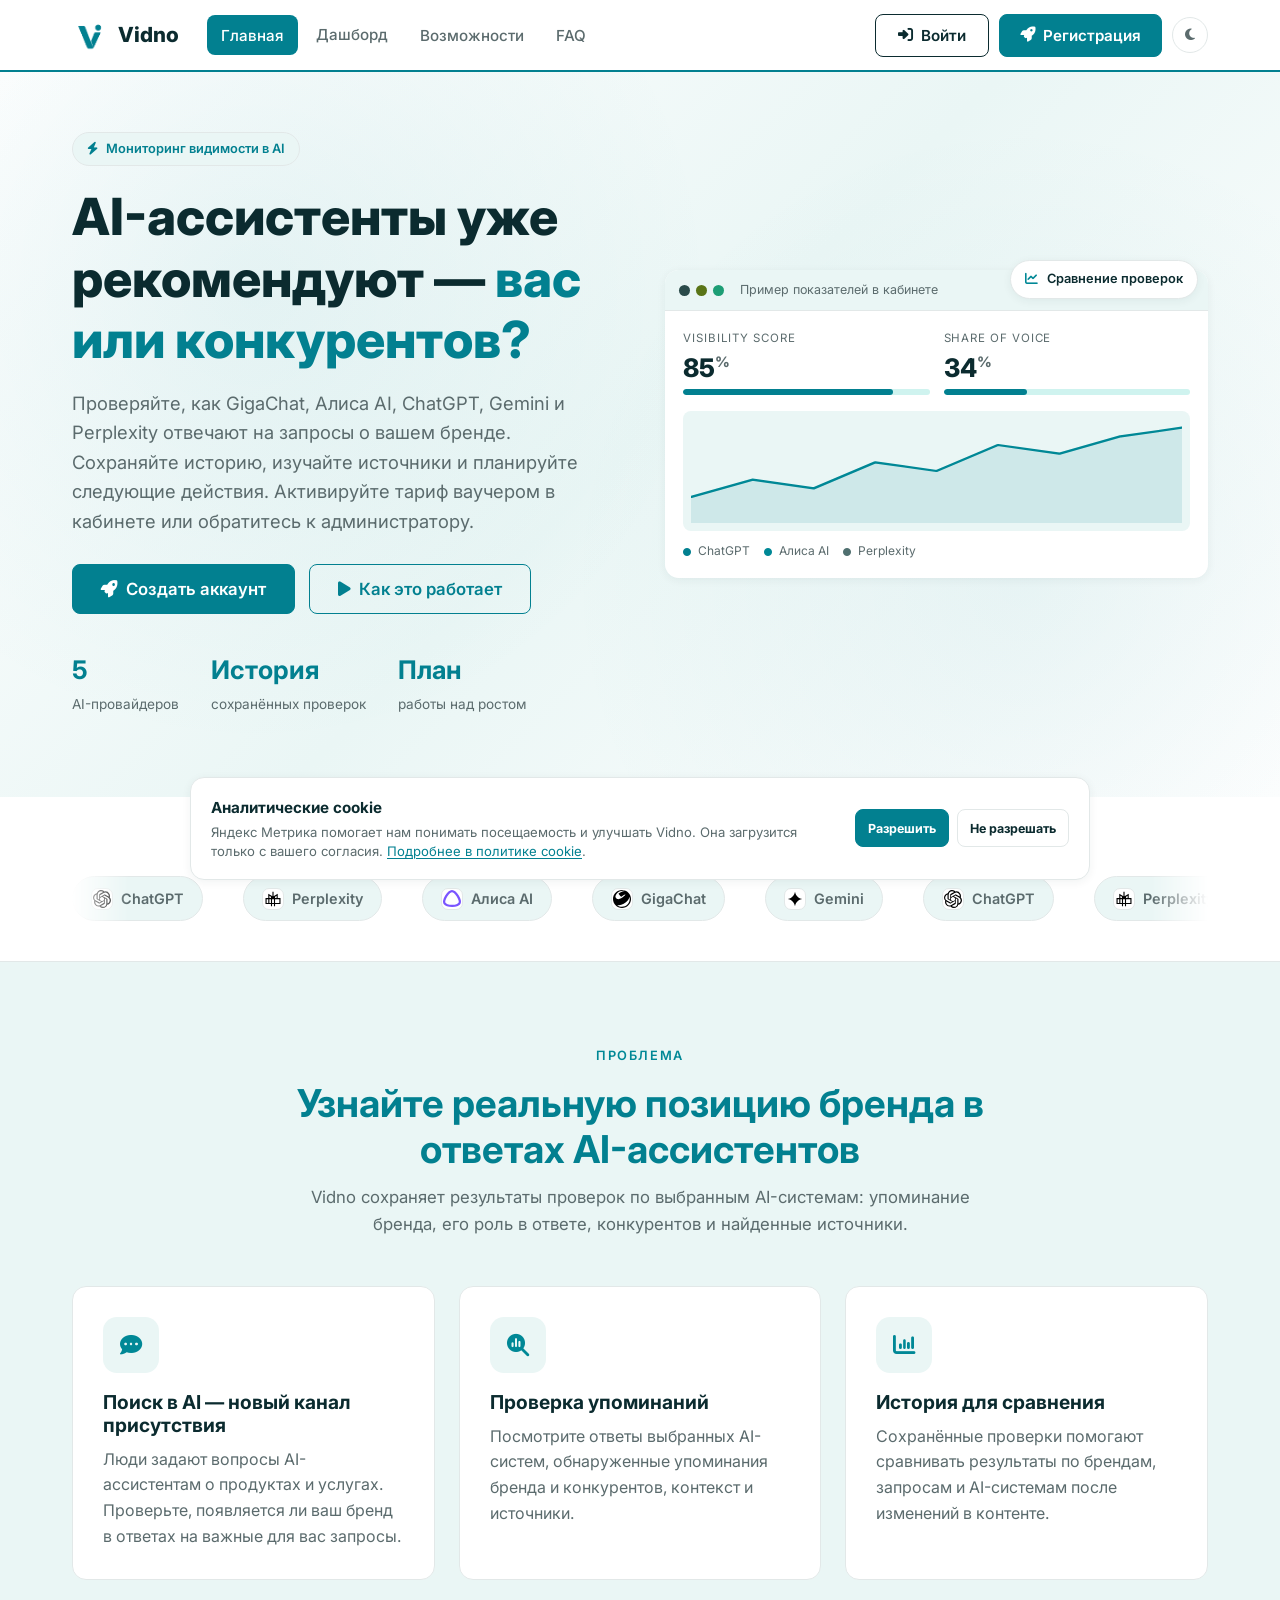
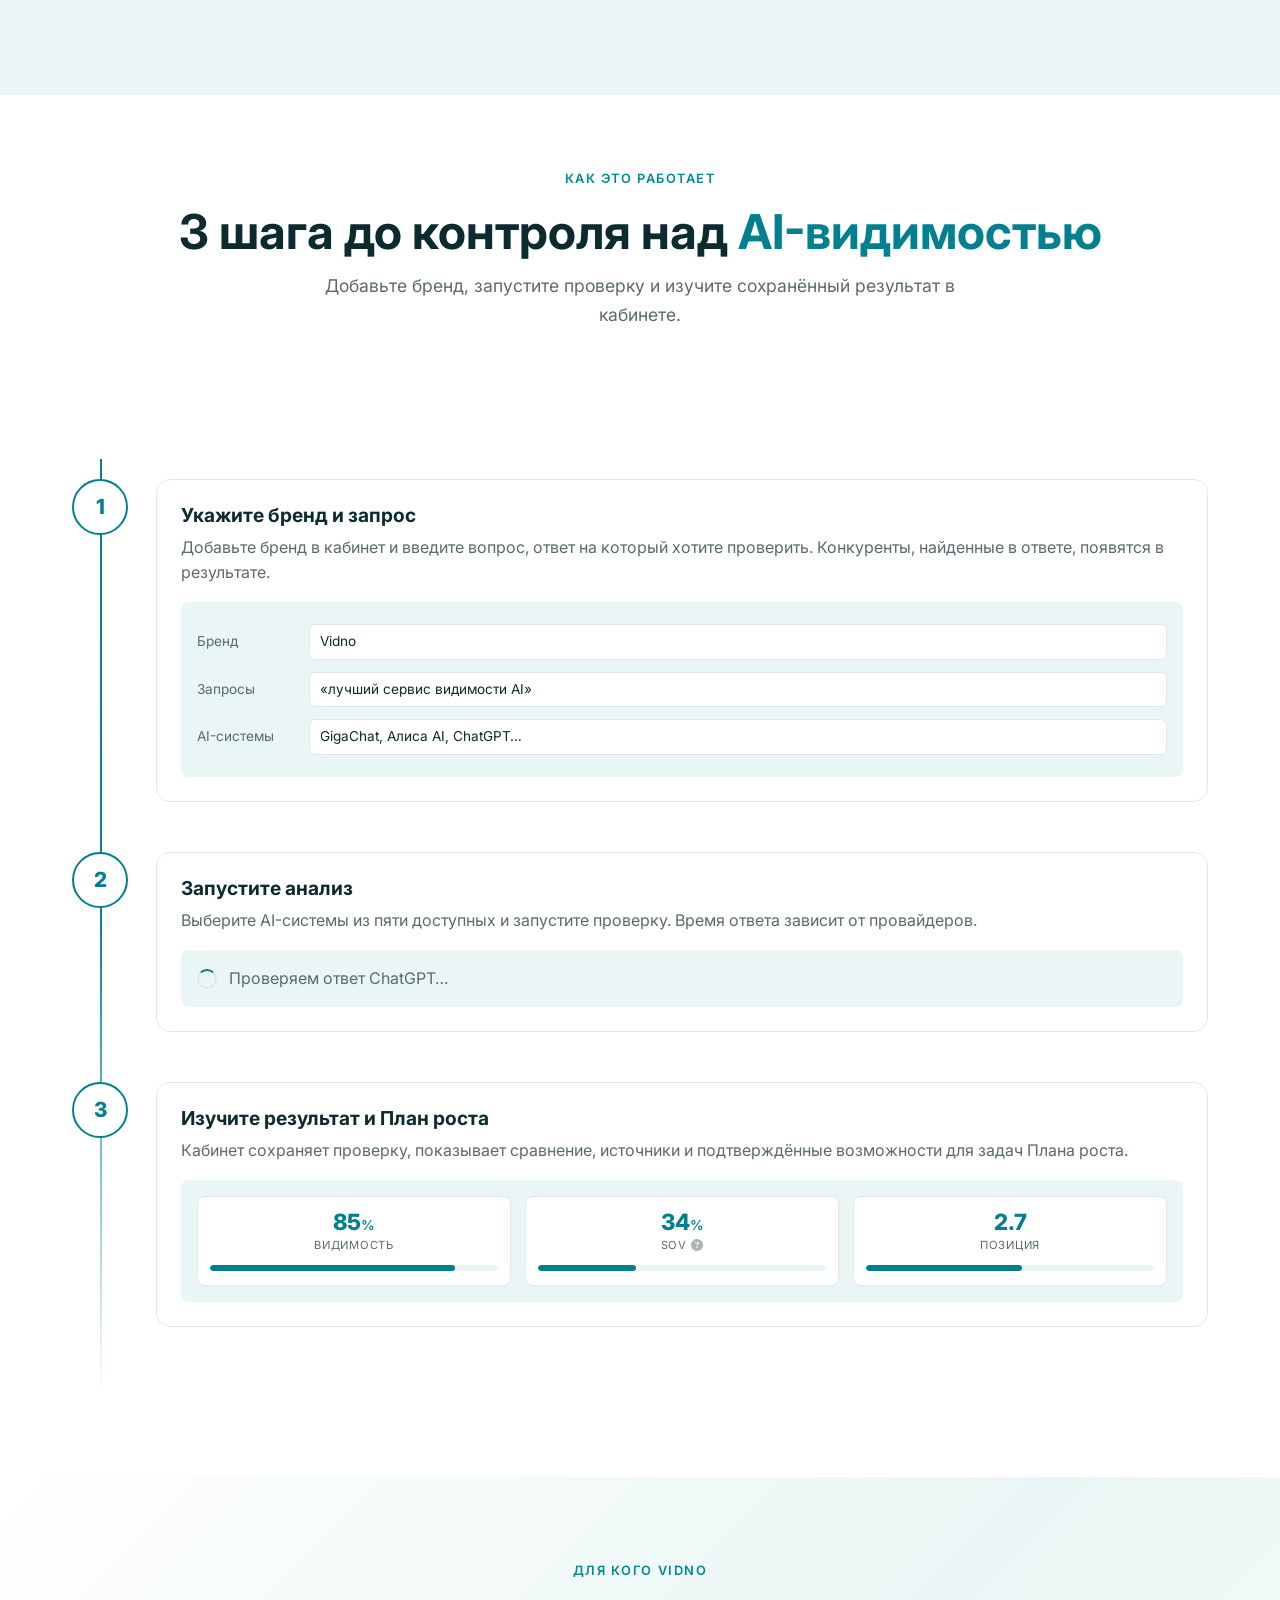
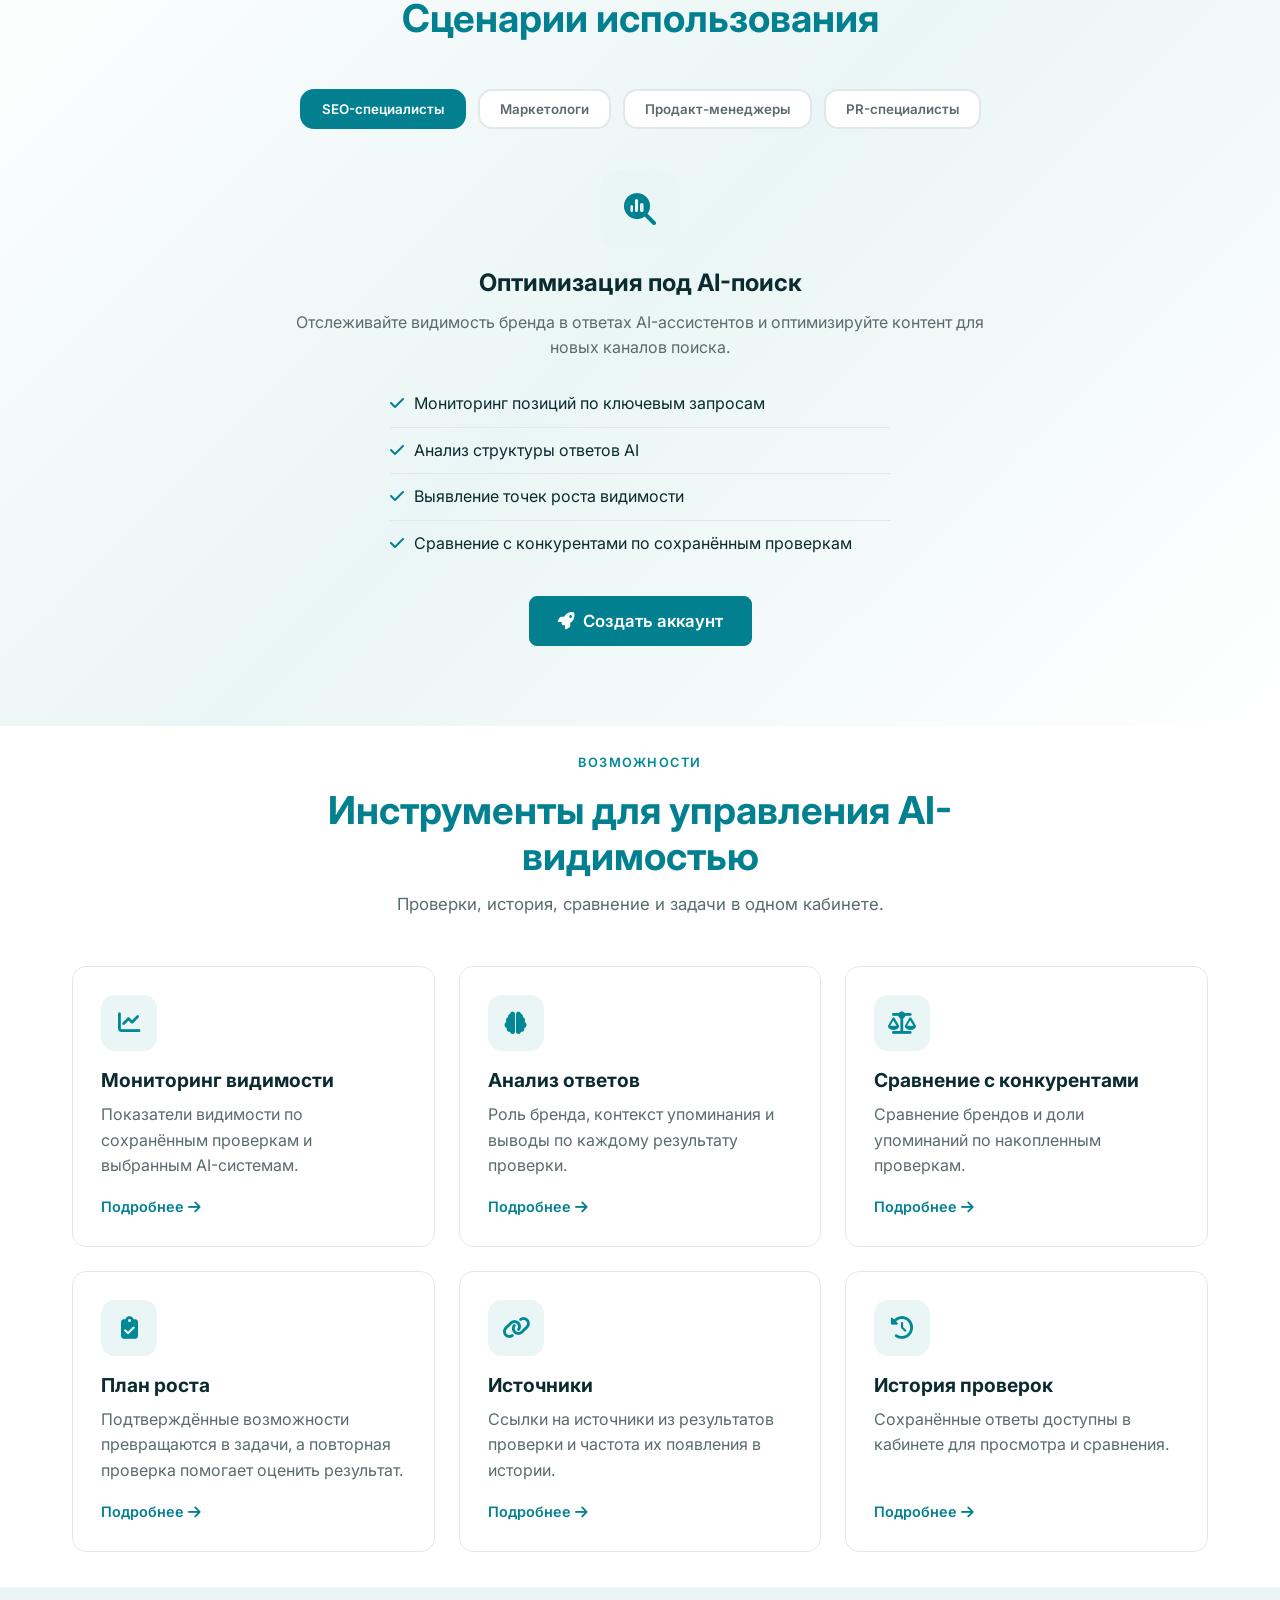
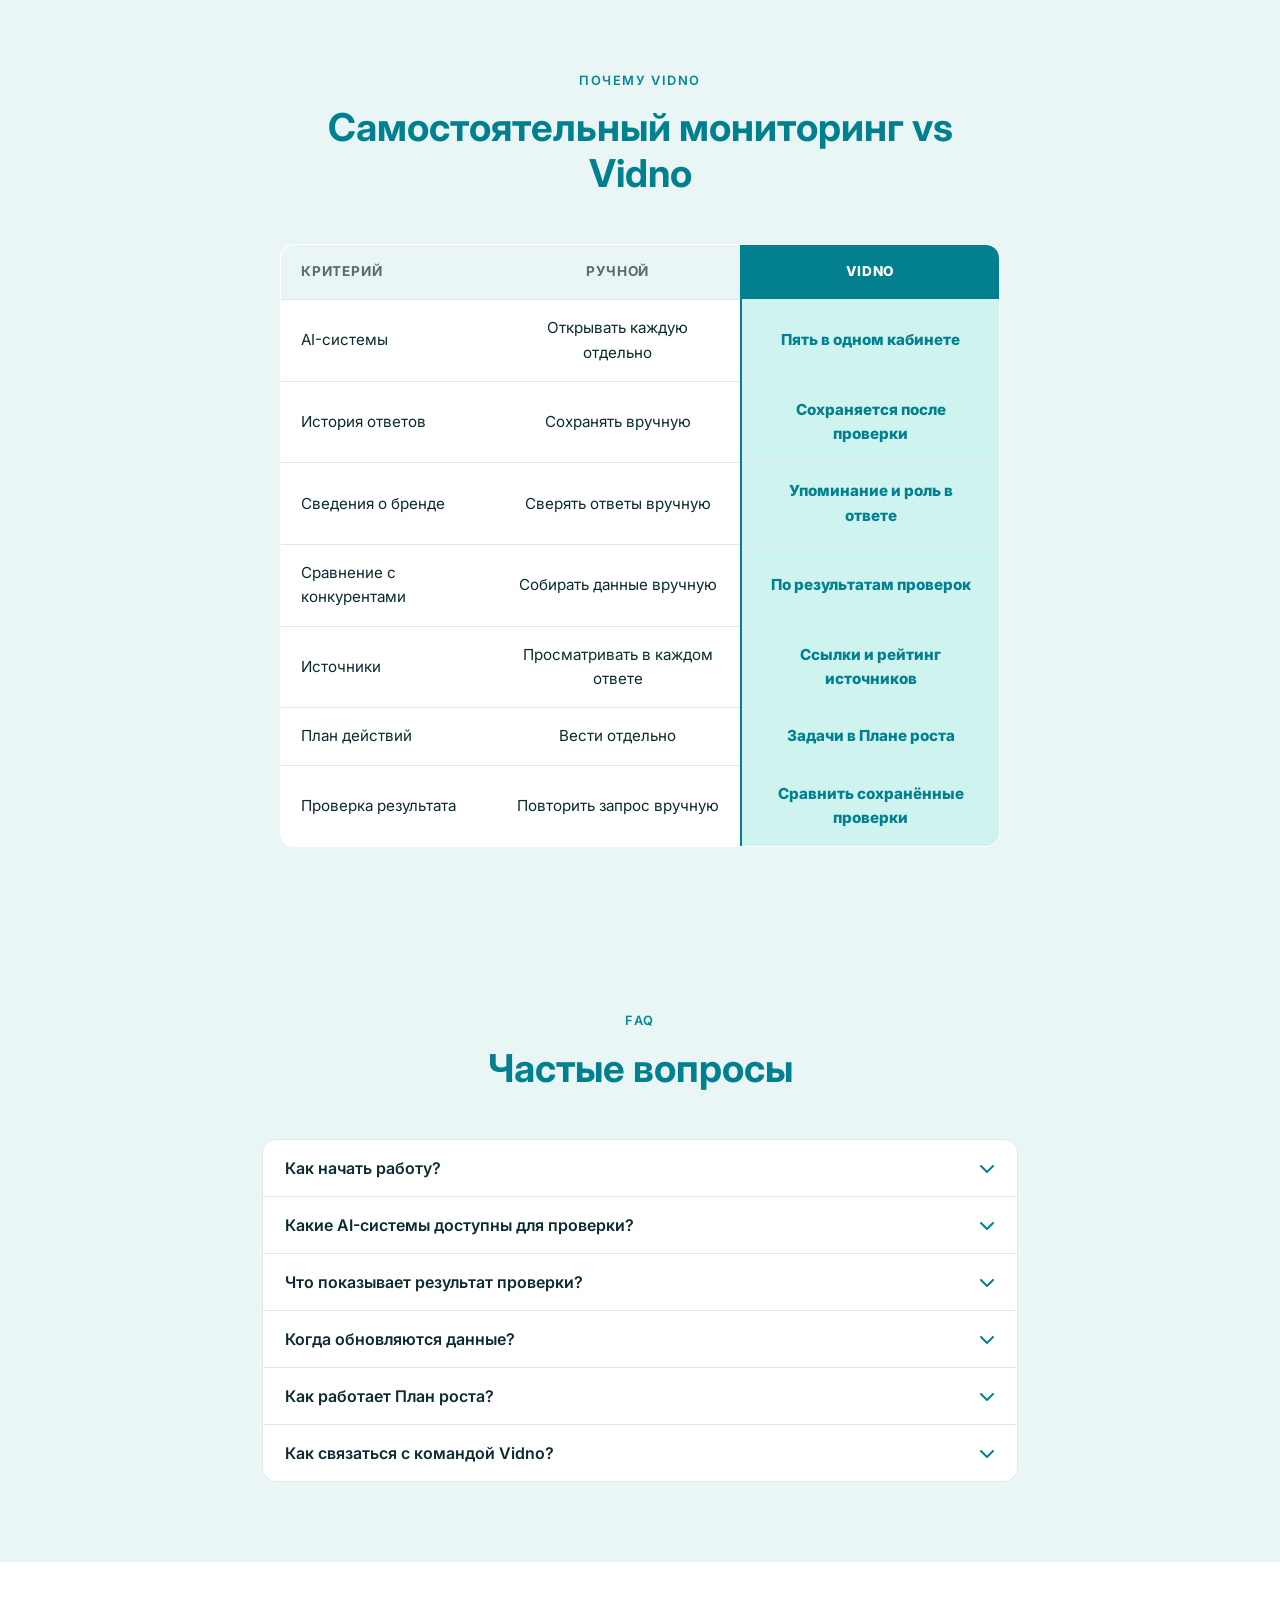
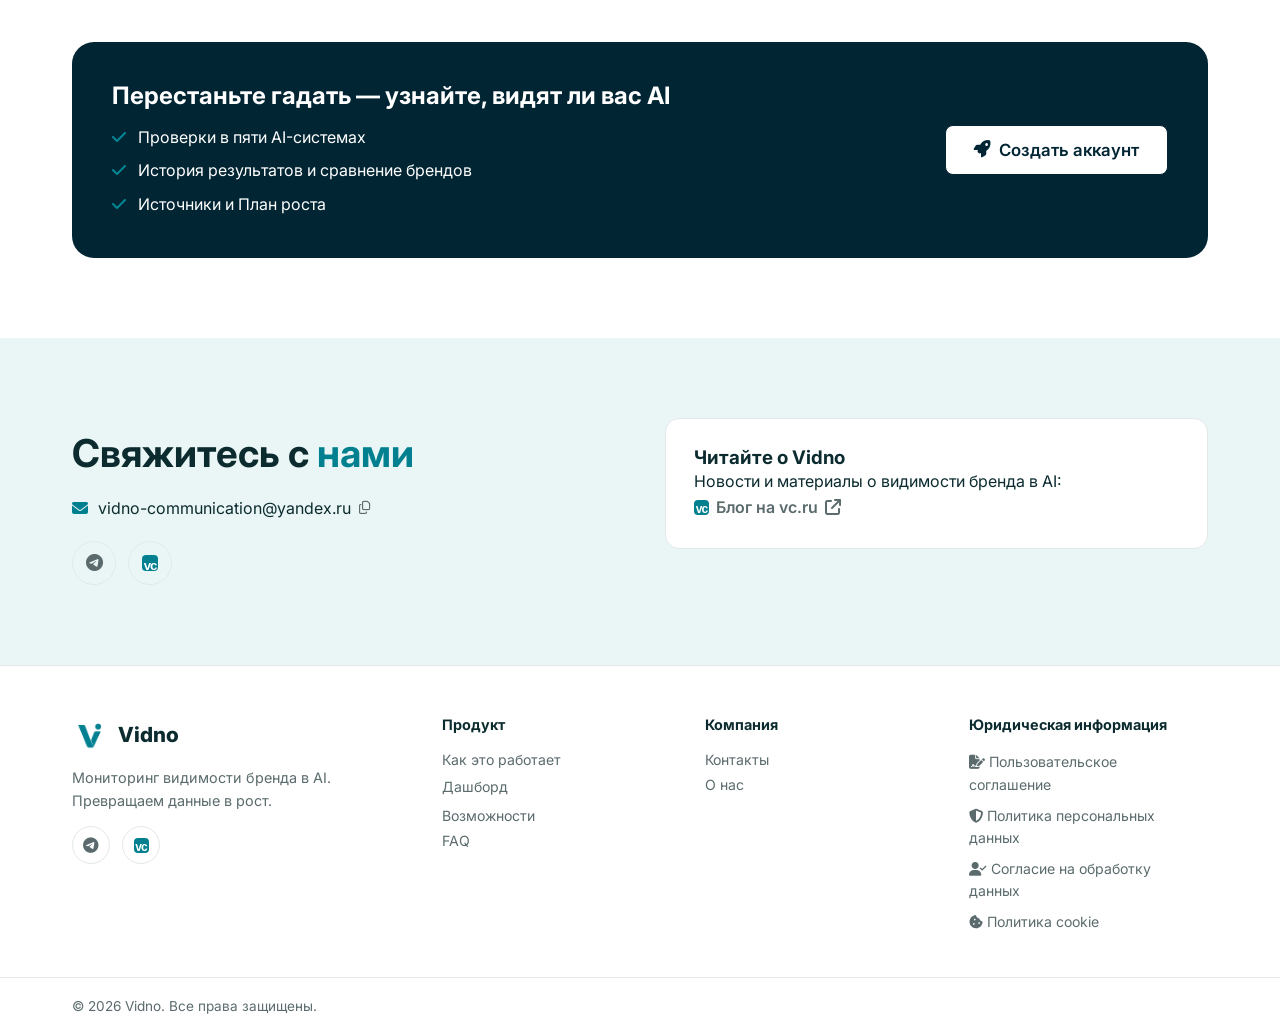
==== commit 15182192: "feat: add visibility reports and voucher activation" ====
--- a/index.html
+++ b/index.html
@@ -76,7 +76,7 @@
                     </h1>
                     <p class="hero-subtitle">
                         Проверяйте, как GigaChat, Алиса AI, ChatGPT, Gemini и Perplexity отвечают на запросы о вашем бренде.<br>
-                        Сохраняйте историю, изучайте источники и планируйте следующие действия. Проверки доступны после активации аккаунта.
+                        Сохраняйте историю, изучайте источники и планируйте следующие действия. Активируйте тариф ваучером в кабинете или обратитесь к администратору.
                     </p>
                     <div class="hero-actions">
                         <button class="btn btn-primary btn-lg" data-cta="signup">
@@ -444,7 +444,7 @@
                 <div class="accordion" id="faq">
                     <div class="acc-item">
                         <button class="acc-head">Как начать работу? <i class="fa-solid fa-chevron-down"></i></button>
-                        <div class="acc-body"><p>Создайте аккаунт и дождитесь активации доступа. Затем добавьте бренд в кабинете и запустите проверку по интересующему вас запросу.</p></div>
+                        <div class="acc-body"><p>Создайте аккаунт, введите ваучер в кабинете и активируйте тариф. Затем добавьте бренд и запустите проверку по интересующему вас запросу. Если ваучера нет, обратитесь к администратору.</p></div>
                     </div>
                     <div class="acc-item">
                         <button class="acc-head">Какие AI-системы доступны для проверки? <i class="fa-solid fa-chevron-down"></i></button>
@@ -575,6 +575,6 @@
 <button class="back-to-top" type="button" data-back-to-top aria-label="Наверх" title="Наверх"><span aria-hidden="true">↑</span></button>
 
 <script src="js/back-to-top.js?v=20260923-1"></script>
-<script src="js/script.js?v=20261006-onboarding"></script>
+<script src="js/script.js?v=20261008-vouchers"></script>
 </body>
 </html>
--- a/css/style.css
+++ b/css/style.css
@@ -21,16 +21,21 @@
 
 /* ============ 1. DESIGN TOKENS (чирнозовая система) ============ */
 :root {
+    --paper:         #FFFFFF;
+    --ink:           #0B2B2F;
+    --muted-light:   #5B6B6D;
+    --line-light:    #E2E8E8;
+    --wash-light:    #EAF6F5;
     /* —— нейтральная база (75%) —— */
-    --bg:            #FFFFFF;
-    --bg-2:          #FFFFFF;
-    --bg-soft:       #EAF6F5;   /* бирюзовый оттенок — мягкие секции / активный фон карты */
+    --bg:            var(--paper);
+    --bg-2:          var(--paper);
+    --bg-soft:       var(--wash-light);   /* бирюзовый оттенок — мягкие секции / активный фон карты */
     --bg-soft-2:     #CFF3EF;   /* чирнозовый туман — hover / тонкие заливки */
-    --surface:       #FFFFFF;
-    --surface-text:  #0B2B2F;
-    --text:          #0B2B2F;
-    --text-soft:     #5B6B6D;
-    --border:        #E2E8E8;
+    --surface:       var(--paper);
+    --surface-text:  var(--ink);
+    --text:          var(--ink);
+    --text-soft:     var(--muted-light);
+    --border:        var(--line-light);
     --surface-1:     #4F6F6F;   /* боковые/верхние панели, чередование строк */
     --night:         #012533;   /* ночь — тёмные экраны/обложки */
 
@@ -1440,7 +1445,7 @@
 .app-heading p:not(.app-eyebrow) { margin: 0; color: var(--text-soft); }
 .app-kpis { display: grid; grid-template-columns: repeat(3, 1fr); gap: 14px; margin-bottom: 18px; }
 .app-kpis-four { grid-template-columns: repeat(4, 1fr); }
-.app-home-toolbar { display: flex; justify-content: flex-end; margin: 0 0 12px; }
+.app-home-toolbar { display: flex; justify-content: space-between; align-items: flex-start; flex-wrap: wrap; gap: 12px; margin: 0 0 12px; }
 .provider-filter { position: relative; z-index: 8; }
 .provider-filter-trigger { display: inline-flex; min-width: 190px; height: 38px; align-items: center; gap: 8px; padding: 0 11px; border: 1px solid var(--border); border-radius: 8px; color: var(--text-soft); background: var(--surface); font: inherit; font-size: .75rem; cursor: pointer; }
 .provider-filter-trigger strong { margin-left: auto; color: var(--text); font-size: .75rem; }
@@ -1637,6 +1642,29 @@
 .app-history-actions { display: flex; align-items: center; gap: 10px; }
 .app-history-actions button { display: grid; width: 28px; height: 28px; place-items: center; border-radius: 6px; color: var(--text-soft); background: transparent; }
 .app-history-actions button:hover { color: var(--bad); background: var(--status-bad-bg); }
+.app-history-actions button[data-check-details]:hover, .app-history-actions button[data-repeat-check]:hover { color: var(--accent); background: var(--bg-soft-2); }
+.check-details-dialog { width: min(920px, calc(100vw - 32px)); max-height: min(860px, calc(100vh - 32px)); padding: 0; border: 1px solid var(--border); border-radius: 16px; color: var(--text); background: var(--surface); box-shadow: var(--shadow); overflow: hidden; }
+.check-details-dialog::backdrop { background: color-mix(in srgb, var(--night) 58%, transparent); }
+.check-details-head { display: flex; align-items: flex-start; justify-content: space-between; gap: 20px; padding: 24px 26px 20px; border-bottom: 1px solid var(--border); }
+.check-details-head h2 { margin: 4px 0 7px; font-size: 1.2rem; line-height: 1.35; overflow-wrap: anywhere; }
+.check-details-head p { margin: 0; color: var(--text-soft); font-size: .8rem; }
+.check-details-body { max-height: calc(100vh - 230px); padding: 22px 26px; overflow-y: auto; }
+.check-details-summary { display: flex; align-items: center; justify-content: space-between; gap: 12px; margin-bottom: 14px; padding: 13px 15px; border-radius: 10px; background: var(--bg-soft); }
+.check-details-summary strong { font-size: .9rem; }
+.check-details-summary span { color: var(--text-soft); font-size: .76rem; }
+.check-detail-models { display: flex; flex-direction: column; gap: 12px; }
+.check-detail-model { padding: 17px; border: 1px solid var(--border); border-radius: 12px; background: var(--surface); }
+.check-detail-model-head { display: flex; align-items: center; gap: 10px; }
+.check-detail-model-head > div { display: flex; min-width: 0; flex-direction: column; gap: 3px; }
+.check-detail-model-head strong { font-size: .86rem; }
+.check-detail-model-head span { color: var(--text-soft); font-size: .72rem; overflow-wrap: anywhere; }
+.check-detail-answer { margin-top: 14px; color: var(--text); font-size: .82rem; line-height: 1.6; white-space: pre-wrap; overflow-wrap: anywhere; }
+.check-detail-sources { display: flex; flex-direction: column; gap: 5px; margin-top: 14px; padding-top: 12px; border-top: 1px solid var(--border); }
+.check-detail-sources strong { font-size: .72rem; }
+.check-detail-sources a { color: var(--accent); font-size: .75rem; overflow-wrap: anywhere; }
+.check-detail-error { border-color: var(--bad); background: var(--status-bad-bg); }
+.check-detail-error p { margin: 12px 0 0; color: var(--bad); font-size: .78rem; }
+.check-details-actions { display: flex; justify-content: flex-end; gap: 9px; padding: 16px 26px; border-top: 1px solid var(--border); background: var(--surface); }
 .account-danger { display: flex; align-items: center; justify-content: space-between; gap: 20px; margin-top: 22px; padding-top: 20px; border-top: 1px solid var(--border); }
 .account-danger > div { display: flex; flex-direction: column; gap: 4px; }
 .account-danger > div:last-child { flex-direction: row; }
@@ -1698,9 +1726,9 @@
 .access-status-badge[data-status="expired"], .access-status-badge[data-status="suspended"] { color: var(--bad); background: var(--status-bad-bg); }
 .account-form, .admin-access-form { display: flex; flex-direction: column; gap: 13px; }
 .account-form label, .account-delete-form label, .admin-filters label, .admin-access-form label, .admin-limit > label:first-child { display: flex; min-width: 0; flex-direction: column; gap: 6px; color: var(--text-soft); font-size: .7rem; font-weight: 700; }
-.account-form input, .account-delete-form input, .admin-filters input, .admin-filters select, .admin-access-form input, .admin-access-form select { width: 100%; min-width: 0; min-height: 40px; padding: 9px 11px; border: 1px solid var(--border); border-radius: 7px; color: var(--text); background: var(--surface); font: inherit; }
+.account-form input, .account-form select, .account-delete-form input, .admin-filters input, .admin-filters select, .admin-access-form input, .admin-access-form select { width: 100%; min-width: 0; min-height: 40px; padding: 9px 11px; border: 1px solid var(--border); border-radius: 7px; color: var(--text); background: var(--surface); font: inherit; }
 .account-form input[readonly] { background: var(--bg-soft); cursor: default; }
-.account-form input:focus, .account-delete-form input:focus, .admin-filters input:focus, .admin-filters select:focus, .admin-access-form input:focus, .admin-access-form select:focus { outline: 2px solid var(--bg-soft-2); border-color: var(--accent); }
+.account-form input:focus, .account-form select:focus, .account-delete-form input:focus, .admin-filters input:focus, .admin-filters select:focus, .admin-access-form input:focus, .admin-access-form select:focus { outline: 2px solid var(--bg-soft-2); border-color: var(--accent); }
 .account-password-fields { display: grid; grid-template-columns: repeat(2, minmax(0, 1fr)); gap: 12px; }
 .account-password-fields[hidden] { display: none; }
 .account-password-toggle { align-self: flex-start; color: var(--accent); font-size: .7rem; font-weight: 700; }
@@ -1944,6 +1972,56 @@
 .onboarding[hidden], .onboarding [hidden], .dashboard-load-state[hidden] { display: none; }
 .dashboard-load-state [hidden], #reportBackToCheck[hidden], #wsRefreshStatus[hidden] { display: none; }
 .onboarding-active .app-shell, .dashboard-load-error .app-shell { display: none; }
+.voucher-activation { margin: 22px 0; padding: 18px; border: 1px solid var(--border); border-radius: var(--radius-sm); background: var(--bg-soft); }
+#voucherActivationForm[hidden], .voucher-activation[hidden], .voucher-issued[hidden], [data-admin-panel][hidden] { display: none; }
+.voucher-activation .account-form { gap: 10px; }
+.voucher-activation .account-form label { color: var(--text); font-size: .8rem; }
+.voucher-activation .account-form input { min-height: 46px; font-size: .85rem; font-weight: 400; }
+.voucher-activation .account-form .btn { width: 100%; min-height: 44px; }
+.voucher-activation .account-form-status { margin-top: 10px; font-size: .78rem; overflow-wrap: anywhere; }
+.voucher-activation .app-text-action { margin-top: 8px; font-size: .78rem; }
+.voucher-help { color: var(--text-soft); font-size: .75rem; line-height: 1.6; }
+.admin-section-tabs { display: flex; flex-wrap: wrap; gap: 6px; margin-bottom: 18px; padding: 6px; border: 1px solid var(--border); border-radius: var(--radius-sm); background: var(--surface); }
+.admin-section-tabs .app-tab { min-height: 40px; padding: 8px 14px; border: 0; border-radius: 6px; color: var(--text-soft); background: transparent; font: inherit; font-size: .8rem; font-weight: 600; }
+.admin-section-tabs .app-tab.active { color: var(--accent); background: var(--bg-soft); }
+.admin-section-tabs .app-tab:focus-visible { outline: 2px solid var(--accent); }
+.admin-tariff-grid { display: grid; grid-template-columns: repeat(3, minmax(0, 1fr)); gap: 18px; }
+.admin-tariff-form { padding: 16px; border: 1px solid var(--border); border-radius: var(--radius-sm); }
+.admin-tariff-form h3 { font-size: 1rem; }
+.admin-tariff-form .account-form-status { overflow-wrap: anywhere; }
+.voucher-batch-form { display: grid; grid-template-columns: repeat(3, minmax(0, 1fr)); }
+.voucher-batch-form > p, .voucher-batch-form > button { grid-column: 1 / -1; }
+.voucher-batch-summary { color: var(--text-soft); font-size: .75rem; line-height: 1.6; }
+.voucher-issued { display: flex; flex-direction: column; gap: 12px; margin-top: 22px; padding: 18px; border: 1px solid var(--border); border-radius: var(--radius-sm); background: var(--bg-soft); }
+.voucher-issued strong { font-size: .85rem; }
+.voucher-issued p, .voucher-issued label { color: var(--text-soft); font-size: .75rem; line-height: 1.6; }
+.voucher-issued textarea { width: 100%; min-width: 0; padding: 12px; border: 1px solid var(--border); border-radius: 7px; color: var(--text); background: var(--surface); font: .75rem/1.8 monospace; resize: vertical; overflow-wrap: anywhere; }
+.voucher-issued .btn { align-self: flex-start; }
+.voucher-batch-history { margin-top: 18px; }
+.voucher-batch-list { display: flex; flex-direction: column; gap: 8px; }
+.voucher-batch-item { display: flex; align-items: flex-start; justify-content: space-between; gap: 16px; width: 100%; padding: 14px; border: 1px solid var(--border); border-radius: var(--radius-sm); color: var(--text); background: var(--surface); text-align: left; }
+.voucher-batch-item:hover, .voucher-batch-item.active { border-color: var(--accent); background: var(--bg-soft); }
+.voucher-batch-item > span { display: flex; min-width: 0; flex-direction: column; gap: 6px; }
+.voucher-batch-item strong { font-size: .8rem; }
+.voucher-batch-item small { color: var(--text-soft); font-size: .7rem; line-height: 1.6; overflow-wrap: anywhere; }
+#voucherBatchDetail { margin-top: 20px; padding-top: 18px; border-top: 1px solid var(--border); }
+#voucherBatchDetail > h3 { margin-bottom: 8px; font-size: .95rem; }
+.voucher-list { margin-top: 12px; }
+.voucher-row { display: grid; grid-template-columns: minmax(0, 1fr) minmax(0, 1fr) auto; align-items: center; gap: 12px; padding: 14px 0; border-bottom: 1px solid var(--border); }
+.voucher-row code { font-size: .8rem; overflow-wrap: anywhere; }
+.voucher-row > div { display: flex; flex-direction: column; gap: 5px; font-size: .75rem; }
+.voucher-row small { color: var(--text-soft); font-size: .7rem; }
+.voucher-row .app-text-action { font-size: .7rem; text-align: left; }
+@media (max-width: 768px) {
+    .admin-tariff-grid, .voucher-batch-form { grid-template-columns: minmax(0, 1fr); }
+    .voucher-batch-item { flex-direction: column; }
+    .voucher-row { grid-template-columns: minmax(0, 1fr) auto; }
+    .voucher-row > div { grid-column: 1; }
+    .voucher-row > .btn { grid-column: 2; grid-row: 1 / 3; }
+    .voucher-issued { padding: 14px; }
+    .voucher-issued .btn { width: 100%; }
+    .voucher-issued textarea { font-size: .68rem; }
+}
 .auth-pending .app-shell { display: none; }
 .auth-pending .onboarding { visibility: hidden; }
 .dashboard-load-state { min-height: 100svh; display: flex; flex-direction: column; justify-content: center; align-items: center; gap: 16px; padding: 28px; color: var(--text); background: var(--surface); text-align: center; }
@@ -2023,4 +2101,99 @@
     .check-result-actions { flex-direction: column; }
     .check-result-actions .btn { width: 100%; }
     .app-history-row { gap: 12px; }
-}
+    .app-history-actions { flex-wrap: wrap; justify-content: flex-end; }
+    .check-details-dialog { width: 100vw; max-width: none; height: 100svh; max-height: none; border: 0; border-radius: 0; }
+    .check-details-head { padding: 20px 16px 16px; }
+    .check-details-head h2 { font-size: 1.05rem; }
+    .check-details-body { max-height: calc(100svh - 238px); padding: 16px; }
+    .check-details-summary { align-items: flex-start; flex-direction: column; }
+    .check-detail-model { padding: 14px; }
+    .check-details-actions { align-items: stretch; flex-direction: column; padding: 14px 16px; }
+    .check-details-actions .btn { width: 100%; }
+}
+
+.analytics-period { display: flex; align-items: flex-end; flex-wrap: wrap; gap: 10px; }
+.analytics-period label { display: grid; gap: 5px; color: var(--text-soft); font-size: .7rem; }
+.analytics-period select, .analytics-period input { min-height: 36px; max-width: 100%; padding: 7px 10px; border: 1px solid var(--border); border-radius: 7px; background: var(--surface); color: var(--text); font: inherit; }
+.analytics-dates { display: flex; gap: 10px; }
+.analytics-dates[hidden] { display: none; }
+.analytics-period [role="status"] { width: 100%; color: var(--bad); font-size: .74rem; }
+.report-toolbar { display: flex; align-items: center; justify-content: space-between; gap: 16px; margin-bottom: 16px; }
+.report-toolbar h1 { font-size: 1.35rem; }
+.report-toolbar p { margin-top: 6px; color: var(--text-soft); font-size: .8rem; }
+.report-actions { display: flex; flex-wrap: wrap; gap: 8px; }
+.report-controls { padding: 18px; }
+.report-model-filter { display: flex; flex-wrap: wrap; gap: 10px 20px; margin-top: 18px; padding: 0; border: 0; }
+.report-model-filter legend { margin-bottom: 10px; color: var(--text-soft); font-size: .7rem; }
+.report-model-filter label { display: inline-flex; align-items: center; gap: 7px; font-size: .78rem; cursor: pointer; }
+.report-model-filter input { accent-color: var(--accent); }
+.report-check-context { display: flex; align-items: center; flex-wrap: wrap; gap: 10px; margin-top: 18px; padding-top: 12px; border-top: 1px solid var(--border); color: var(--text-soft); font-size: .72rem; }
+.report-status { margin: 14px 0; color: var(--text-soft); font-size: .8rem; }
+.report-status:empty { display: none; }
+.report-document { max-width: 920px; margin: 20px auto 0; padding: 36px 40px; border: 1px solid var(--line-light); border-radius: var(--radius); background: var(--paper); color: var(--ink); overflow-wrap: anywhere; box-shadow: var(--shadow-soft); }
+.report-header { display: flex; align-items: flex-start; justify-content: space-between; gap: 20px; padding-bottom: 20px; border-bottom: 1px solid var(--line-light); }
+.report-wordmark { font-size: 1.55rem; font-weight: 800; letter-spacing: -.04em; }
+.report-wordmark span { display: block; margin-top: 3px; color: var(--muted-light); font-size: .65rem; font-weight: 500; letter-spacing: 0; }
+#reportGeneratedAt { color: var(--muted-light); font-size: .67rem; text-align: right; }
+.report-title { margin: 26px 0 16px; }
+.report-title > span { color: var(--muted-light); font-size: .7rem; }
+.report-title h2 { margin: 6px 0 12px; font-size: 1.8rem; letter-spacing: -.035em; }
+.report-title p { margin-top: 5px; color: var(--muted-light); font-size: .76rem; }
+.report-coverage { padding: 12px 14px; border-radius: 7px; background: var(--wash-light); font-size: .72rem; line-height: 1.8; }
+.report-kpis { display: grid; grid-template-columns: repeat(4, minmax(0, 1fr)); gap: 12px; margin: 22px 0 26px; }
+.report-kpis article { padding: 14px 12px; border: 1px solid var(--line-light); border-radius: 8px; }
+.report-kpis article > span { display: block; color: var(--muted-light); font-size: .65rem; }
+.report-kpis strong { display: block; margin: 10px 0 7px; font-size: 1.75rem; line-height: 1.15; }
+.report-kpis small { display: block; color: var(--muted-light); font-size: .64rem; line-height: 1.5; }
+.report-section { margin-top: 24px; }
+.report-section h3 { margin-bottom: 12px; font-size: .94rem; }
+.report-section > p { margin: -6px 0 10px; color: var(--muted-light); font-size: .7rem; }
+.report-table { width: 100%; table-layout: fixed; border-collapse: collapse; font-size: .75rem; }
+.report-table th, .report-table td { padding: 10px 8px; border-bottom: 1px solid var(--line-light); text-align: right; vertical-align: top; }
+.report-table thead th { color: var(--muted-light); font-size: .64rem; font-weight: 600; }
+.report-table th:first-child, .report-table td:first-child { width: 40%; text-align: left; }
+.report-table tbody th { font-weight: 500; }
+.report-own-brand { background: var(--wash-light); }
+.report-method { margin-top: 26px; padding-top: 18px; border-top: 1px solid var(--line-light); color: var(--muted-light); font-size: .65rem; line-height: 1.7; }
+.report-method strong { color: var(--ink); }
+.report-method p { margin-top: 7px; }
+.report-method > span { display: block; margin-top: 16px; }
+@media (max-width: 768px) {
+    .report-toolbar { align-items: stretch; flex-direction: column; }
+    .report-actions .btn { flex: 1; }
+    .analytics-period { width: 100%; }
+    .analytics-dates { width: 100%; }
+    .analytics-dates label { flex: 1; min-width: 0; }
+    .analytics-dates input { width: 100%; min-width: 0; }
+    .report-document { padding: 22px 16px; }
+    .report-header { gap: 12px; }
+    .report-kpis { grid-template-columns: repeat(2, minmax(0, 1fr)); }
+    .report-table { font-size: .68rem; }
+    .report-table th, .report-table td { padding: 9px 4px; }
+    .report-table th:first-child, .report-table td:first-child { width: 34%; }
+    .report-table thead th { font-size: .6rem; }
+    .report-title h2 { font-size: 1.45rem; }
+}
+@media print {
+    @page vidno-report { size: A4; margin: 14mm; }
+    html body.app-body.report-view { background: var(--paper); color: var(--ink); overflow: visible; transition: none; }
+    body.report-view > :not(.app-shell), body.report-view .app-sidebar, body.report-view .app-main > :not(#view-reports), body.report-view #view-reports > :not(#reportDocument) { display: none !important; }
+    body.report-view .app-shell, body.report-view .app-main, body.report-view #view-reports { display: block; width: auto; max-width: none; min-height: 0; margin: 0; padding: 0; background: var(--paper); }
+    body.report-view #reportDocument { page: vidno-report; width: auto; max-width: none; margin: 0; padding: 0; border: 0; border-radius: 0; box-shadow: none; font-size: 10pt; }
+    body.report-view .report-kpis { grid-template-columns: repeat(4, minmax(0, 1fr)); gap: 8px; }
+    body.report-view .report-header { padding-bottom: 10px; }
+    body.report-view .report-title { margin: 12px 0; }
+    body.report-view .report-title h2 { margin: 4px 0 8px; font-size: 1.45rem; }
+    body.report-view .report-coverage { padding: 6px 12px; line-height: 1.6; }
+    body.report-view .report-kpis { margin: 12px 0 14px; }
+    body.report-view .report-kpis article { padding: 10px; }
+    body.report-view .report-kpis strong { margin: 7px 0 5px; font-size: 1.5rem; }
+    body.report-view .report-section { margin-top: 12px; }
+    body.report-view .report-section h3 { margin-bottom: 8px; }
+    body.report-view .report-table th, body.report-view .report-table td { padding: 5px; }
+    body.report-view .report-method { margin-top: 18px; padding-top: 12px; line-height: 1.55; }
+    body.report-view .report-kpis, body.report-view .report-header, body.report-view .report-title, body.report-view .report-coverage, body.report-view .report-method, body.report-view .report-table tr { break-inside: avoid; }
+    body.report-view .report-section h3 { break-after: avoid; }
+    body.report-view .report-table thead { display: table-header-group; }
+    body.report-view .report-document { print-color-adjust: exact; -webkit-print-color-adjust: exact; }
+}
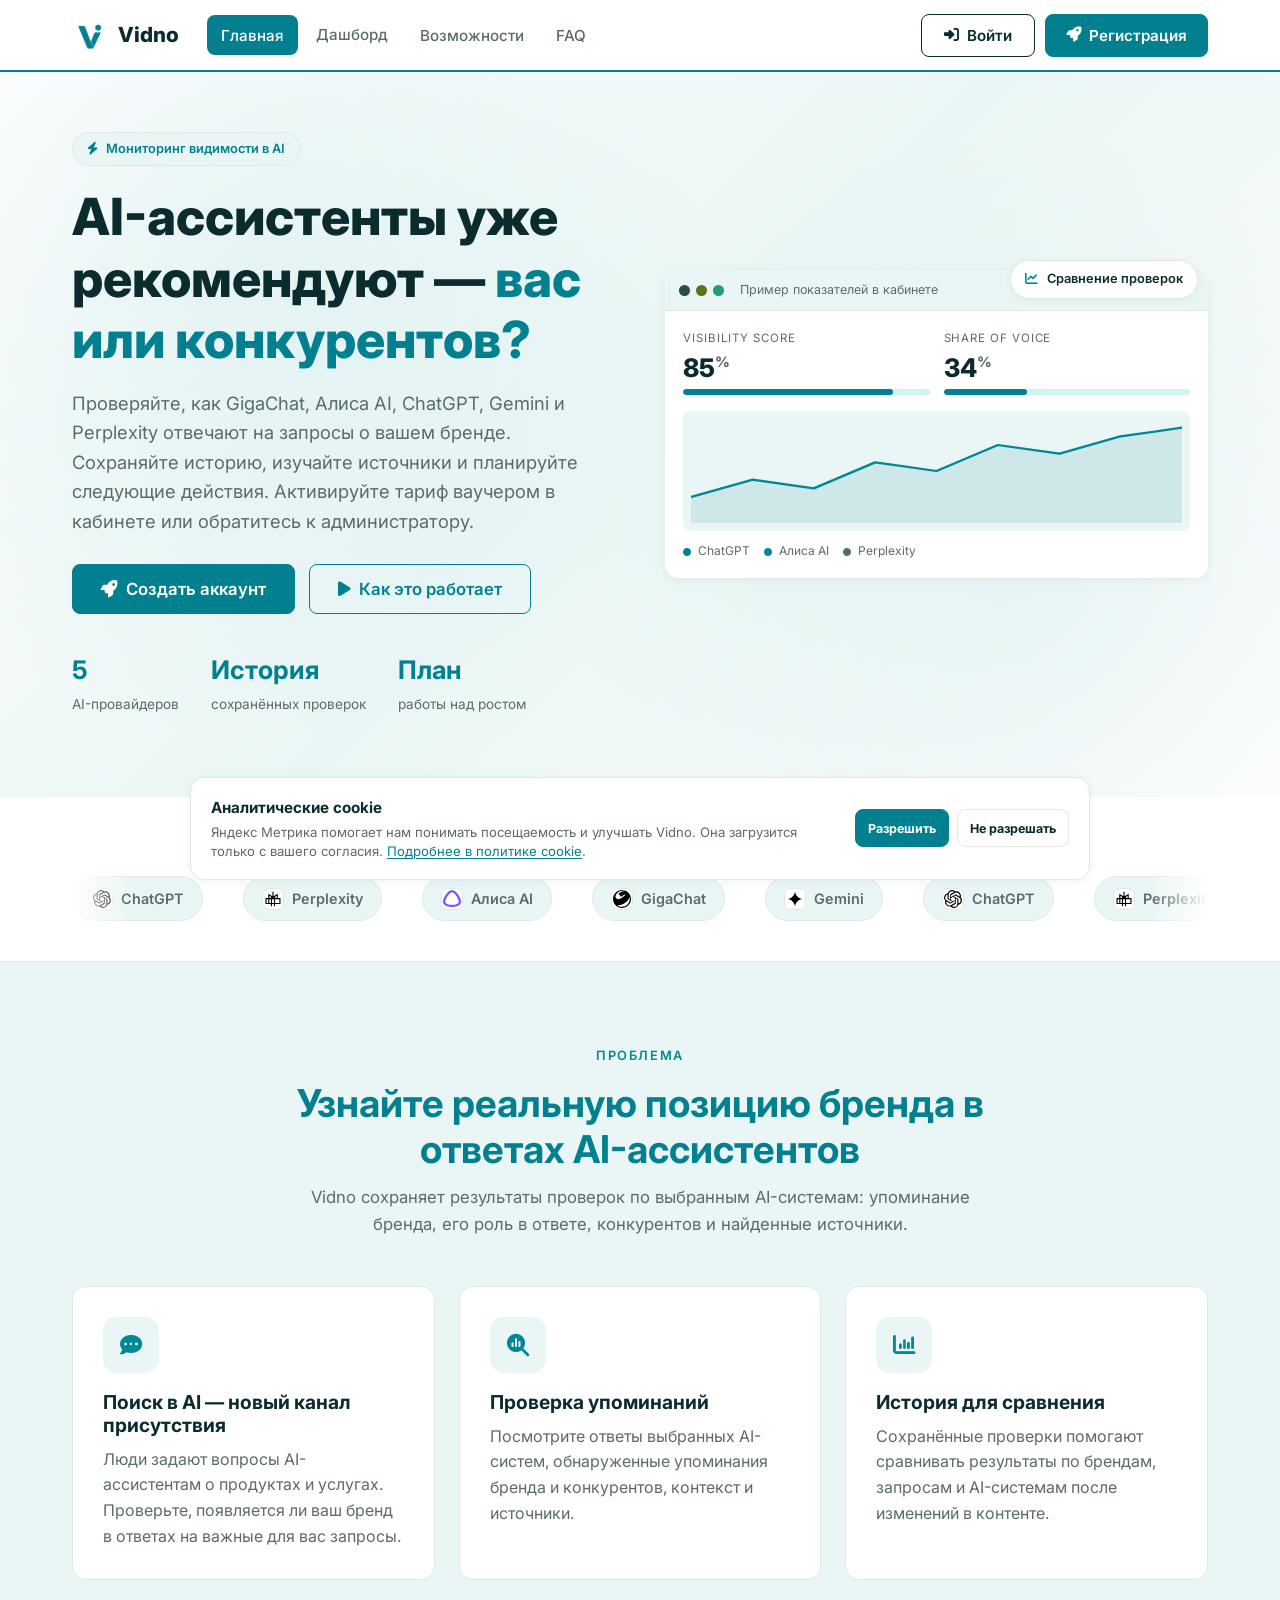
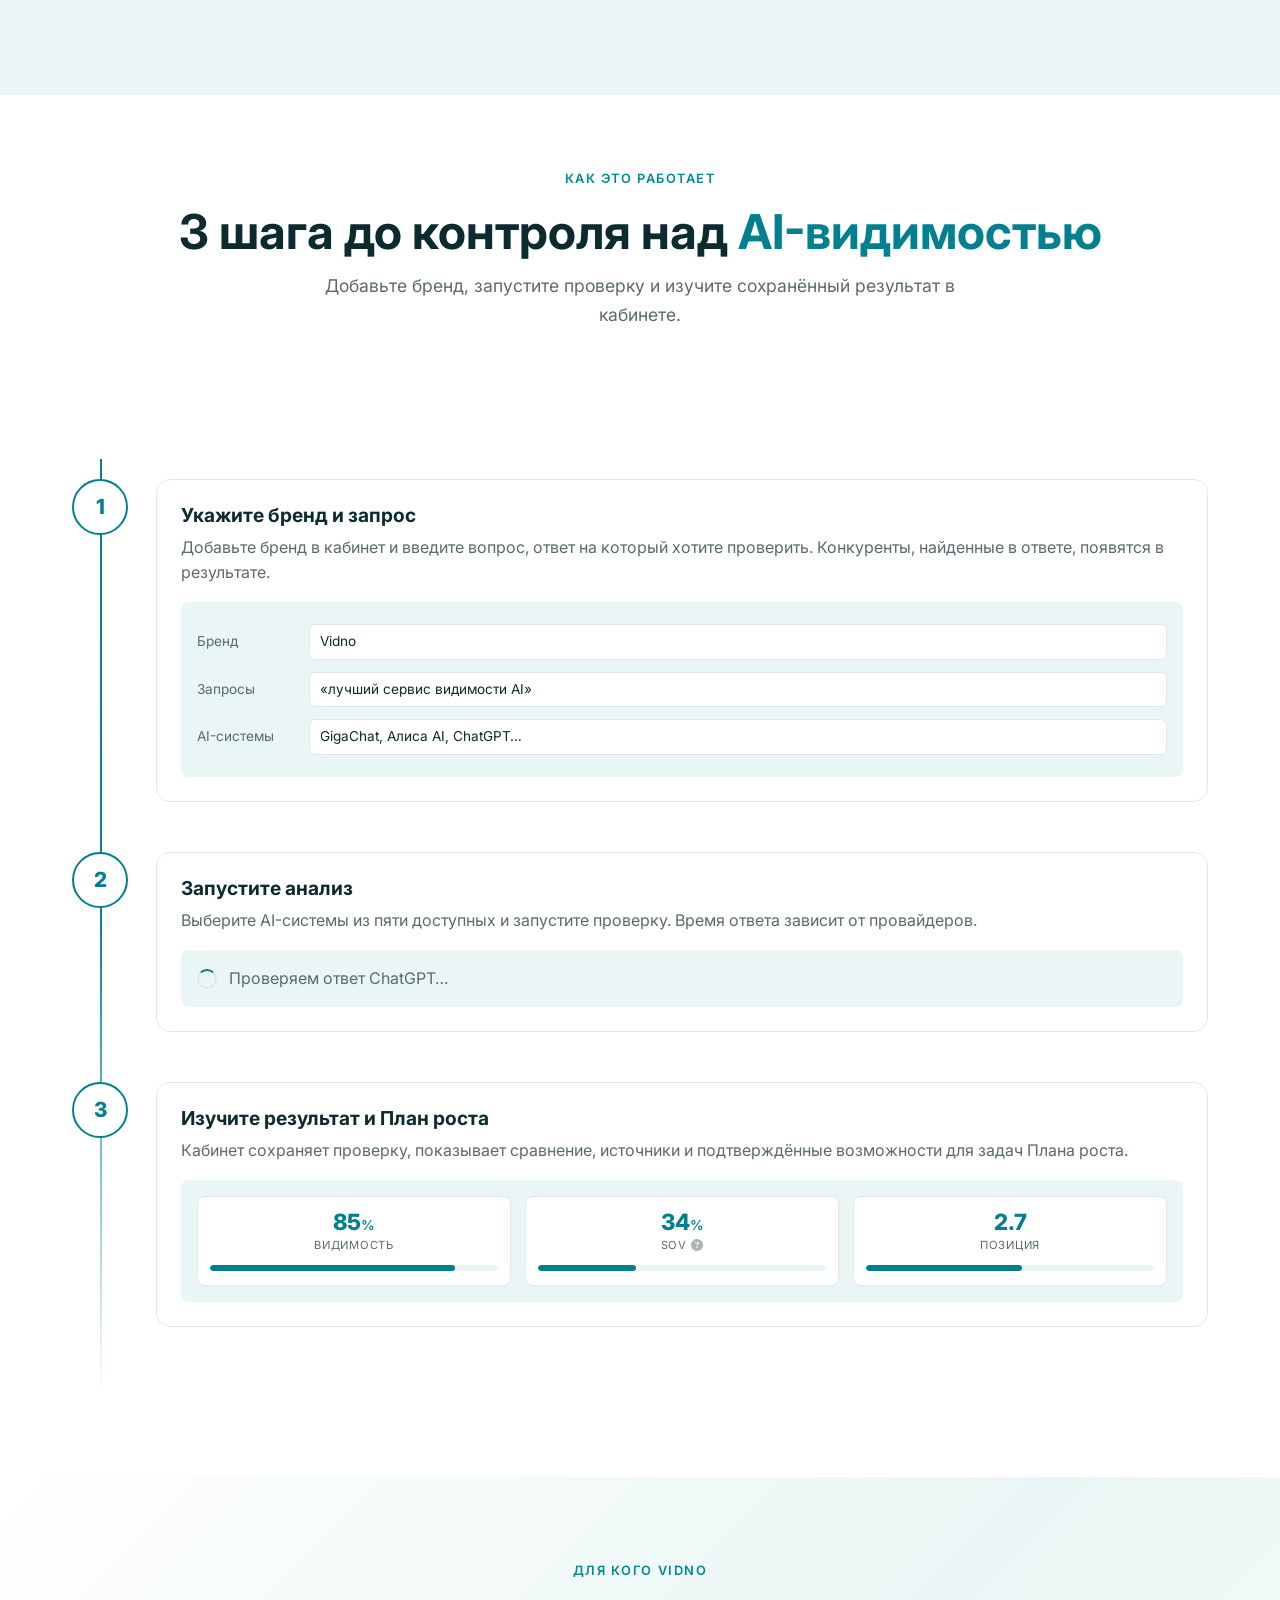
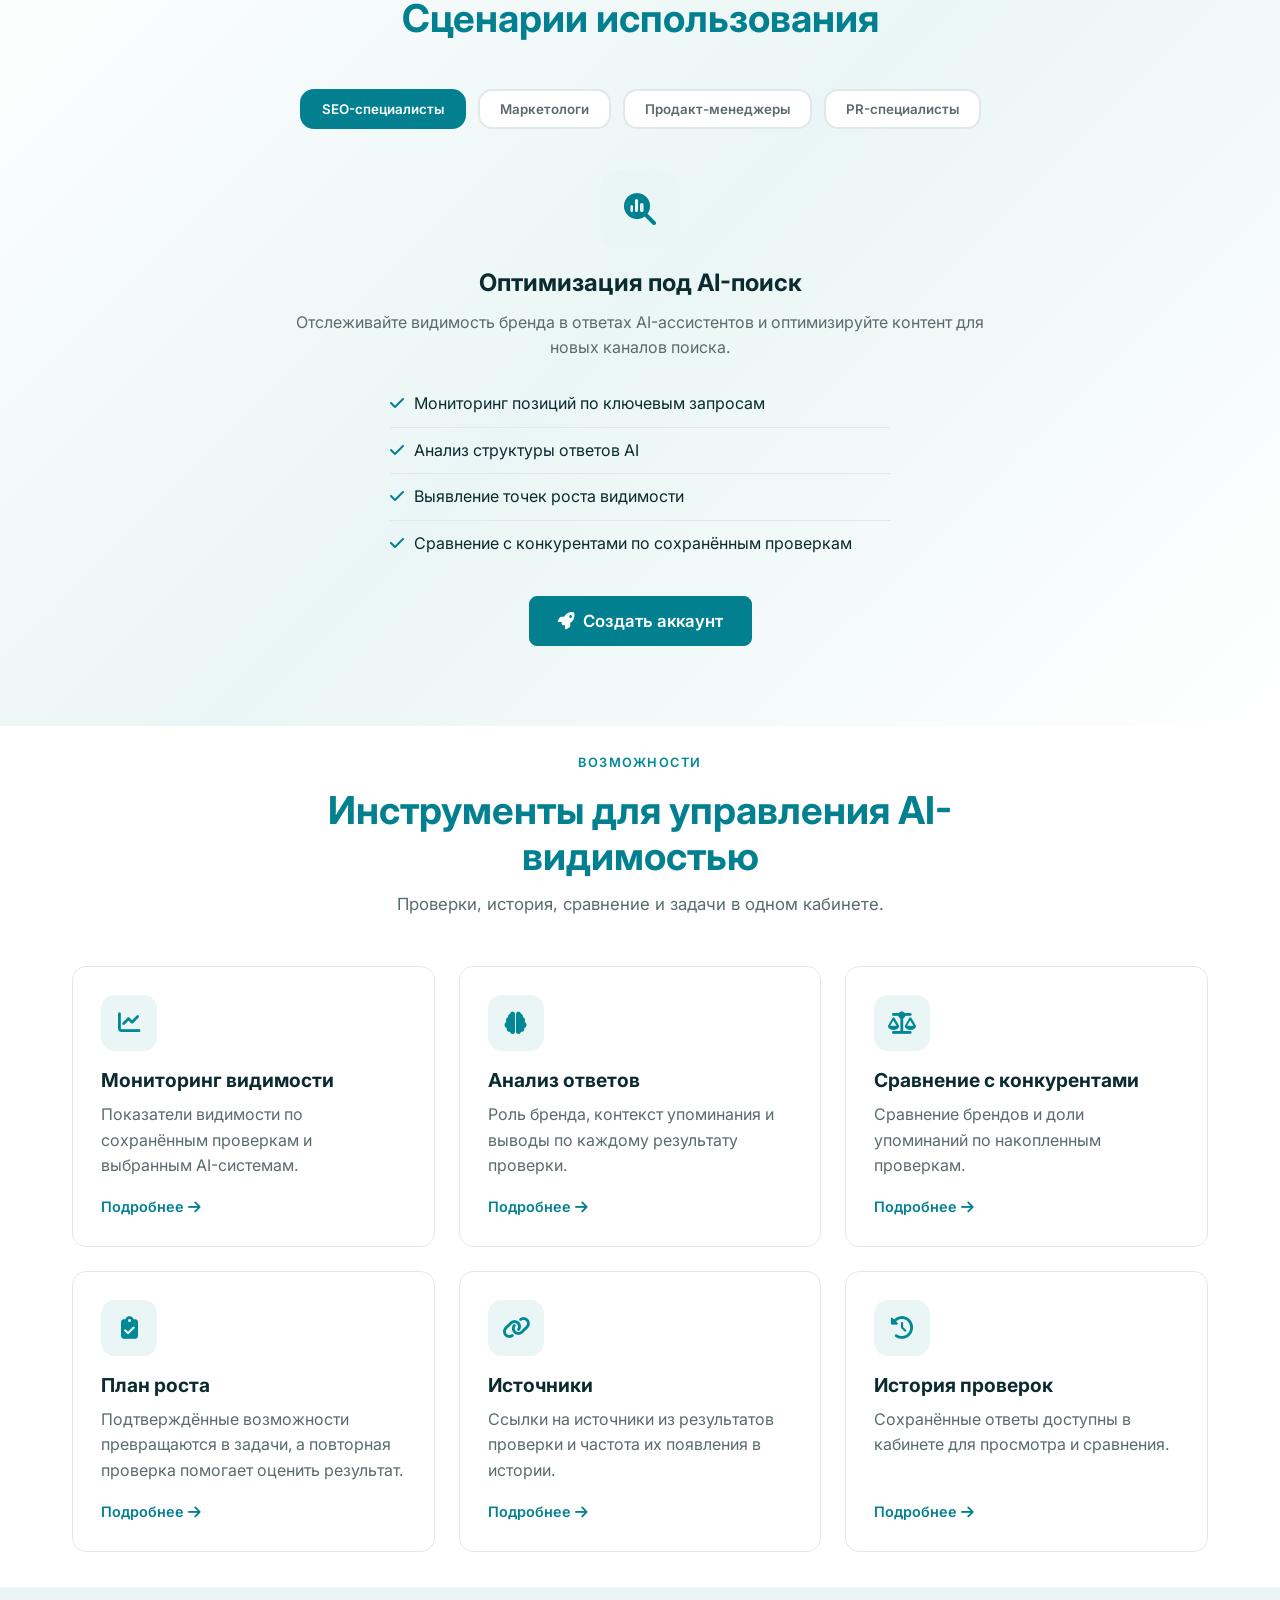
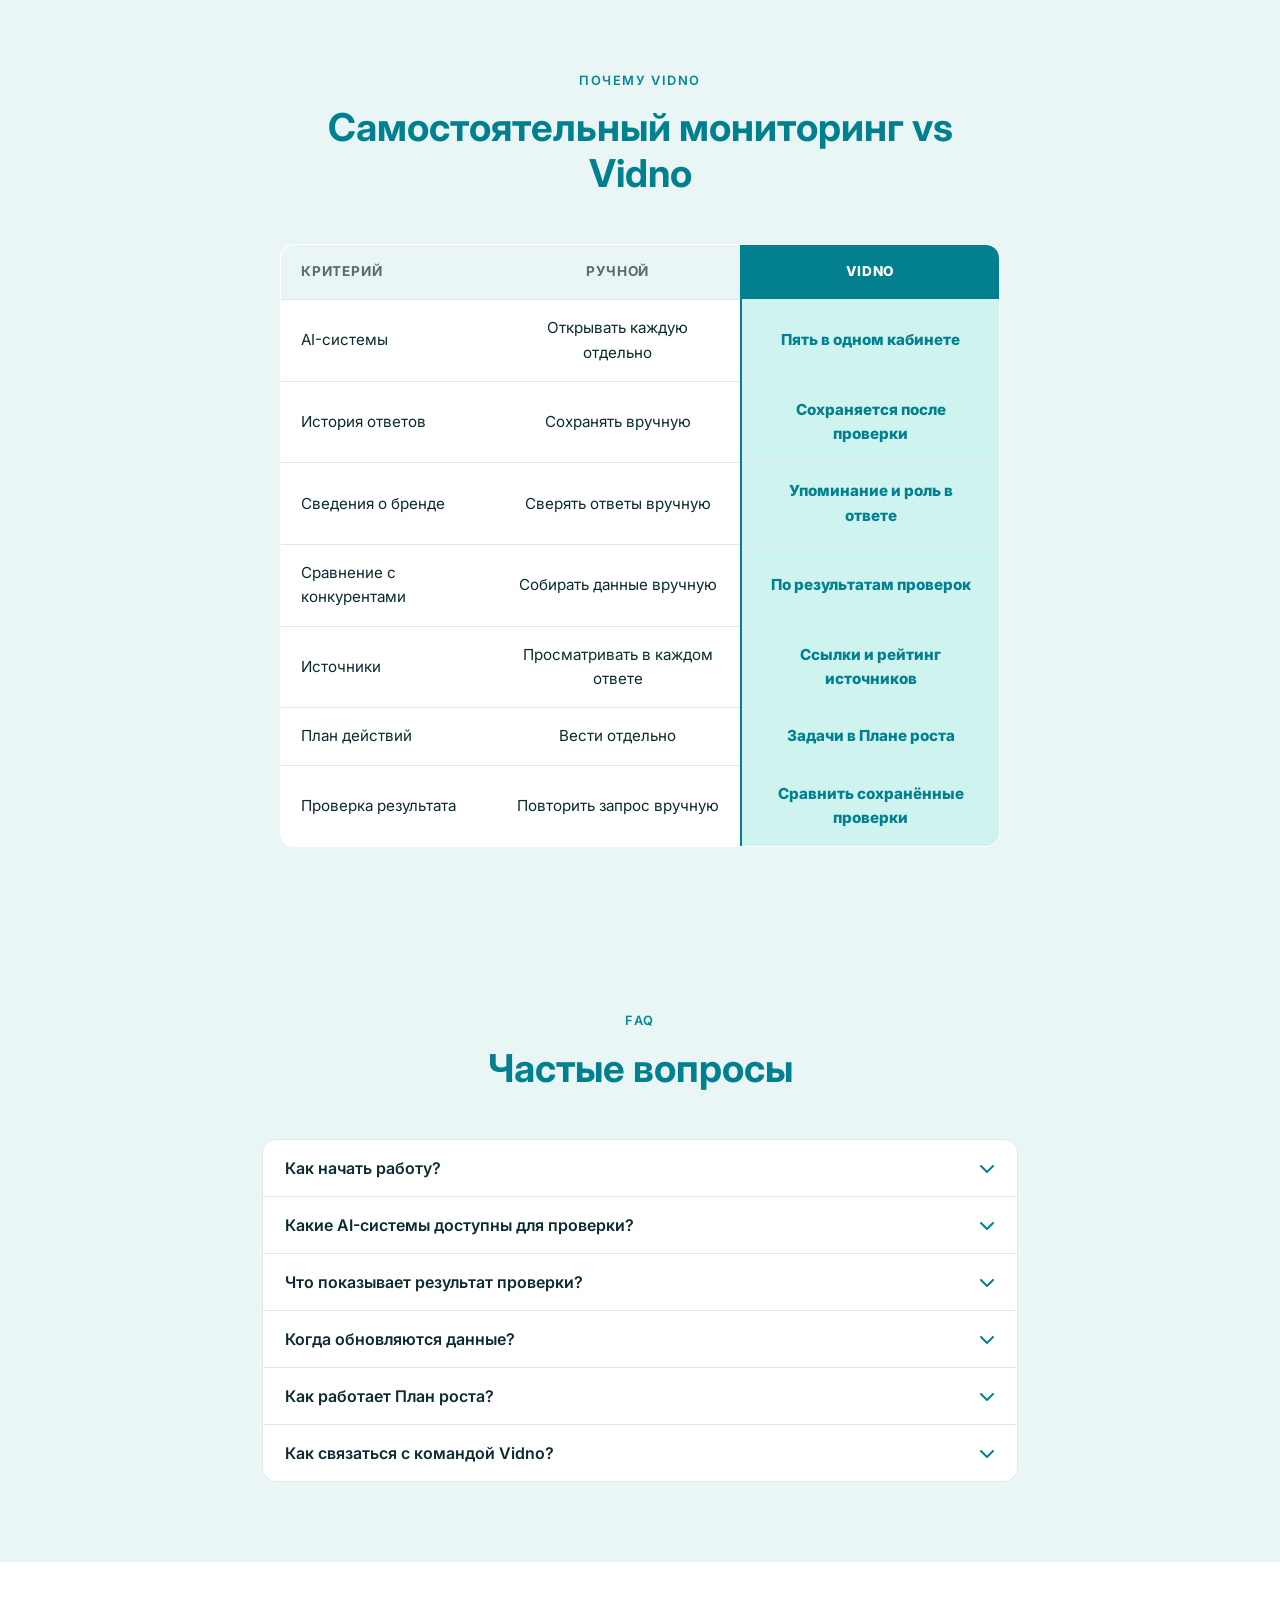
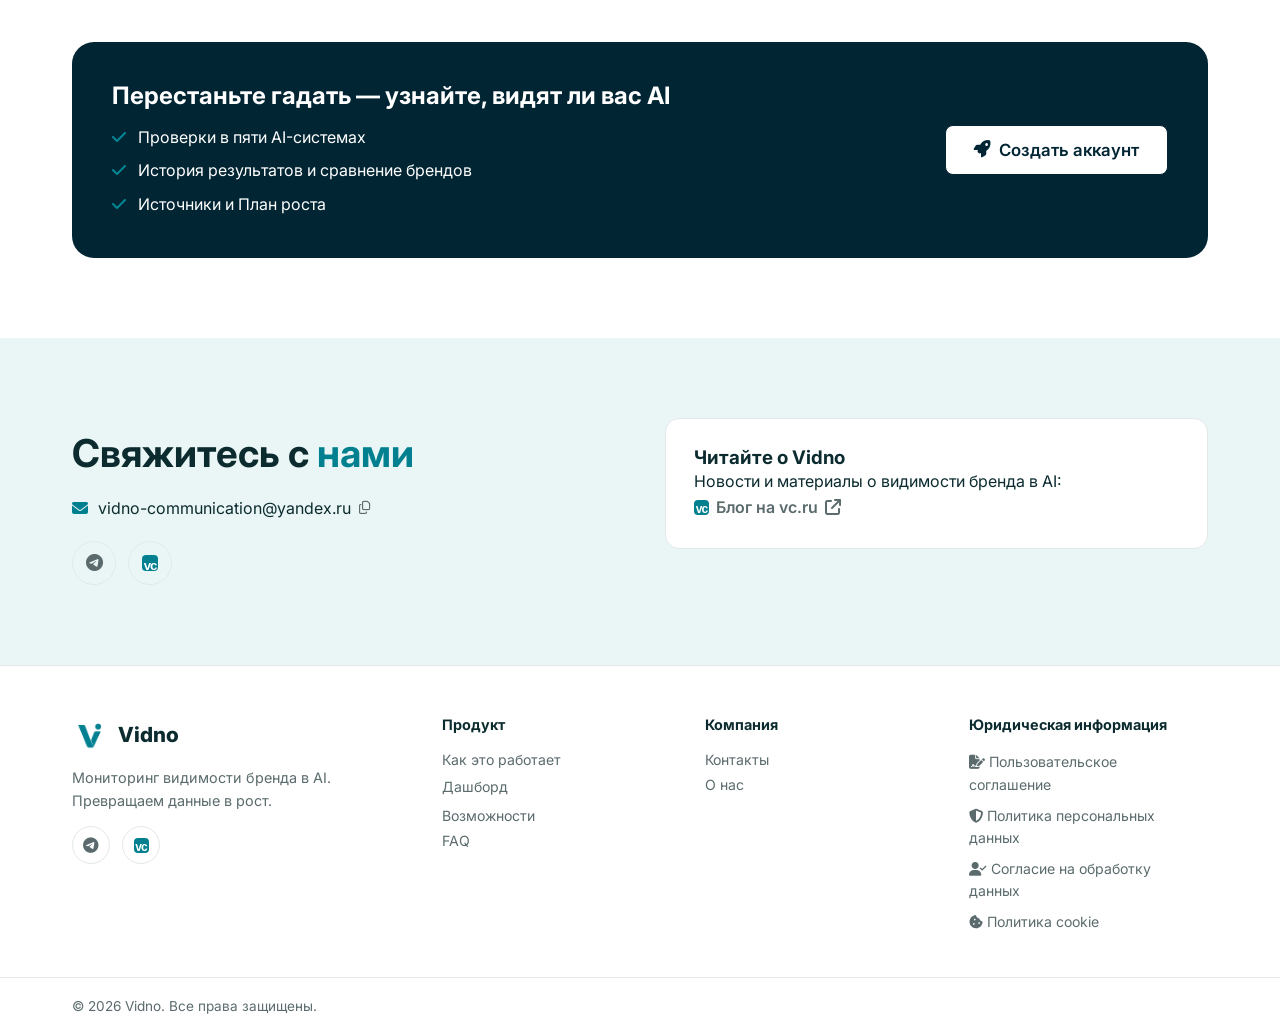
==== commit 19d80e2d: "fix: improve AI checks and stabilize dashboard presentation" ====
--- a/index.html
+++ b/index.html
@@ -22,7 +22,8 @@
     <script src="https://unpkg.com/aos@2.3.4/dist/aos.js"></script>
 
     <!-- Own styles -->
-    <link rel="stylesheet" href="css/style.css">
+    <script src="js/theme.js?v=20261016-1"></script>
+    <link rel="stylesheet" href="css/style.css?v=20261016-1">
     <script src="js/metrika.js?v=20260928-1" data-webvisor="true" data-cookie-policy="legal/cookies.html"></script>
 </head>
 <body>
@@ -575,6 +576,6 @@
 <button class="back-to-top" type="button" data-back-to-top aria-label="Наверх" title="Наверх"><span aria-hidden="true">↑</span></button>
 
 <script src="js/back-to-top.js?v=20260923-1"></script>
-<script src="js/script.js?v=20261008-vouchers"></script>
+<script src="js/script.js?v=20261016-1"></script>
 </body>
 </html>
--- a/css/style.css
+++ b/css/style.css
@@ -255,6 +255,7 @@
 .logo-text .accent { color: var(--accent); }
 .theme-toggle { display: inline-grid; width: 36px; height: 36px; place-items: center; border: 1px solid var(--border); border-radius: 50%; color: var(--text-soft); background: var(--surface); transition: all var(--transition); }
 .theme-toggle:hover { color: var(--accent); border-color: var(--accent); transform: translateY(-1px); }
+html:not([data-theme-switching="enabled"]) :is(#themeToggle, [data-settings-tab="appearance"], [data-settings-panel="appearance"]) { display: none; }
 .account-pill { display: inline-flex; max-width: 190px; align-items: center; gap: 8px; min-height: 38px; padding: 0 13px; overflow: hidden; border: 1px solid var(--border); border-radius: 9px; color: var(--text); background: var(--surface); font-size: .8rem; font-weight: 700; }
 .account-pill span { overflow: hidden; text-overflow: ellipsis; white-space: nowrap; }
 .logo-mark { width: 36px; height: 36px; flex: 0 0 auto; object-fit: contain; }
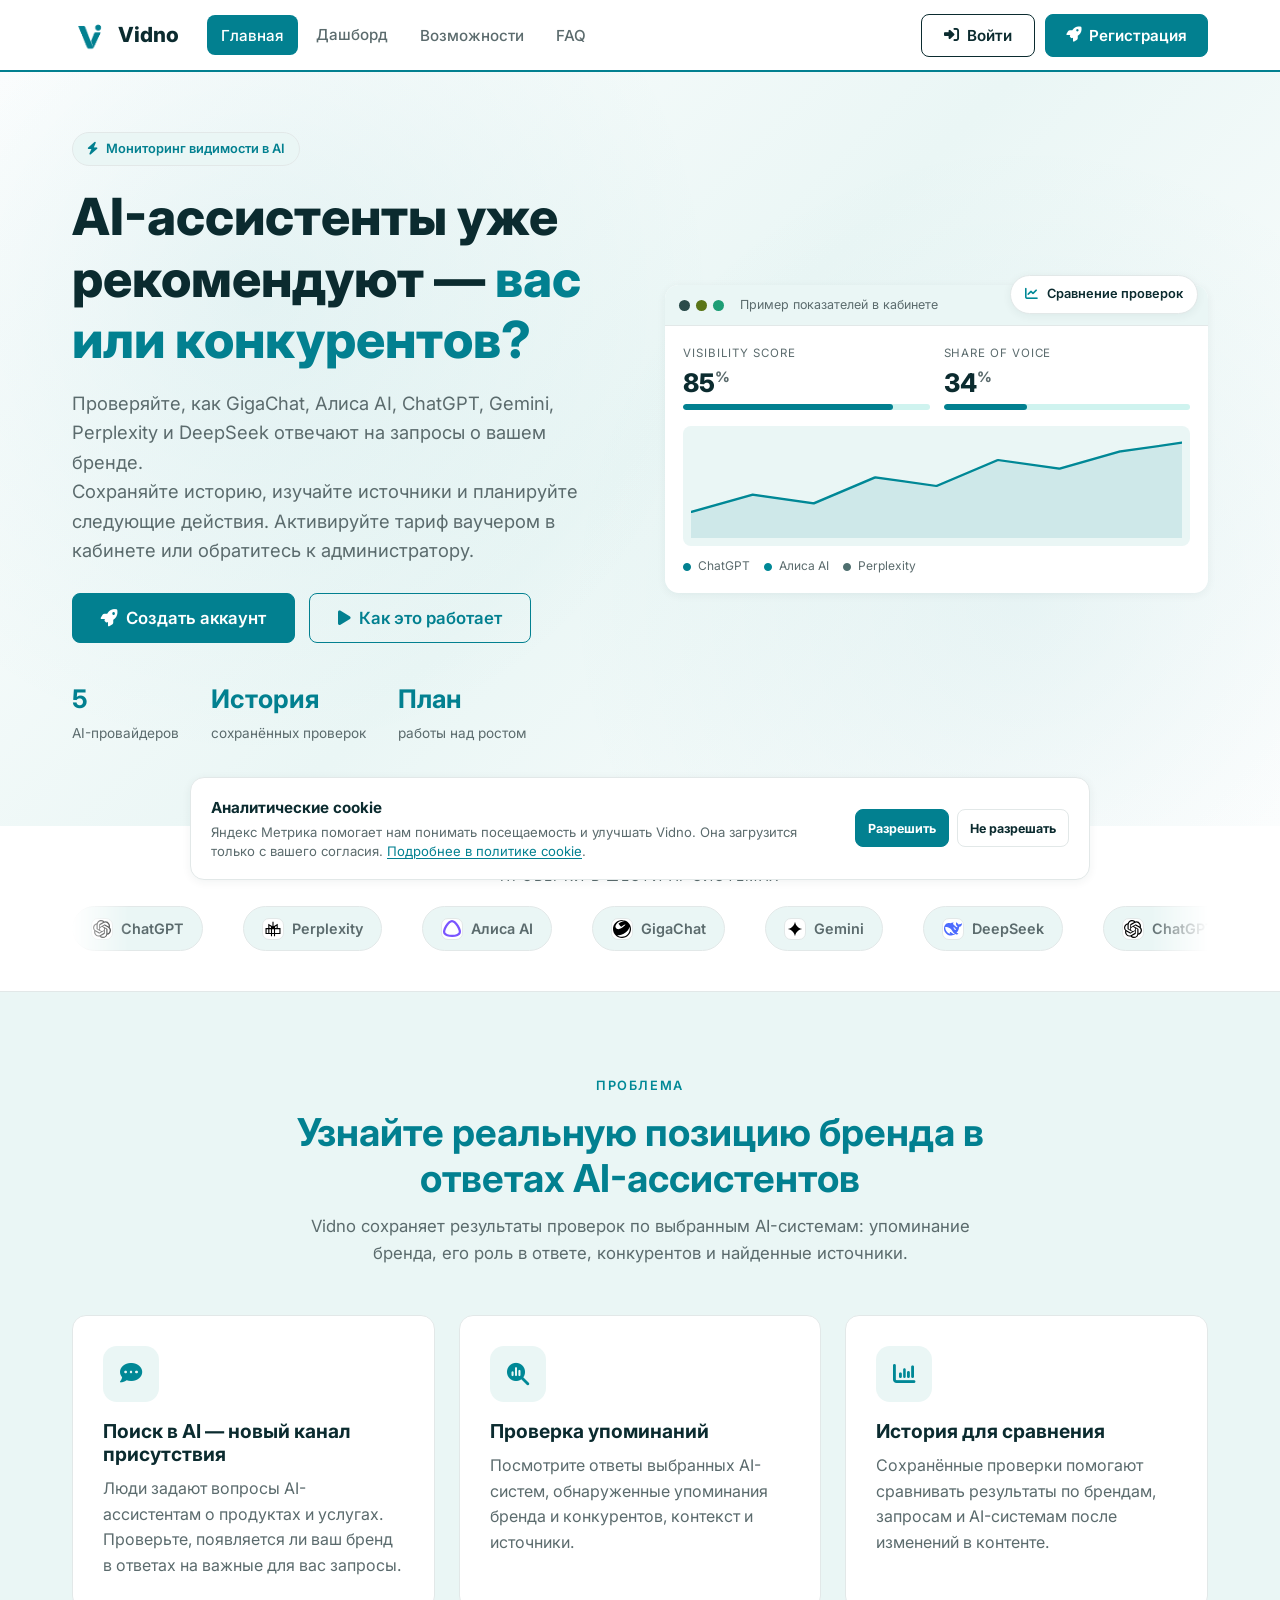
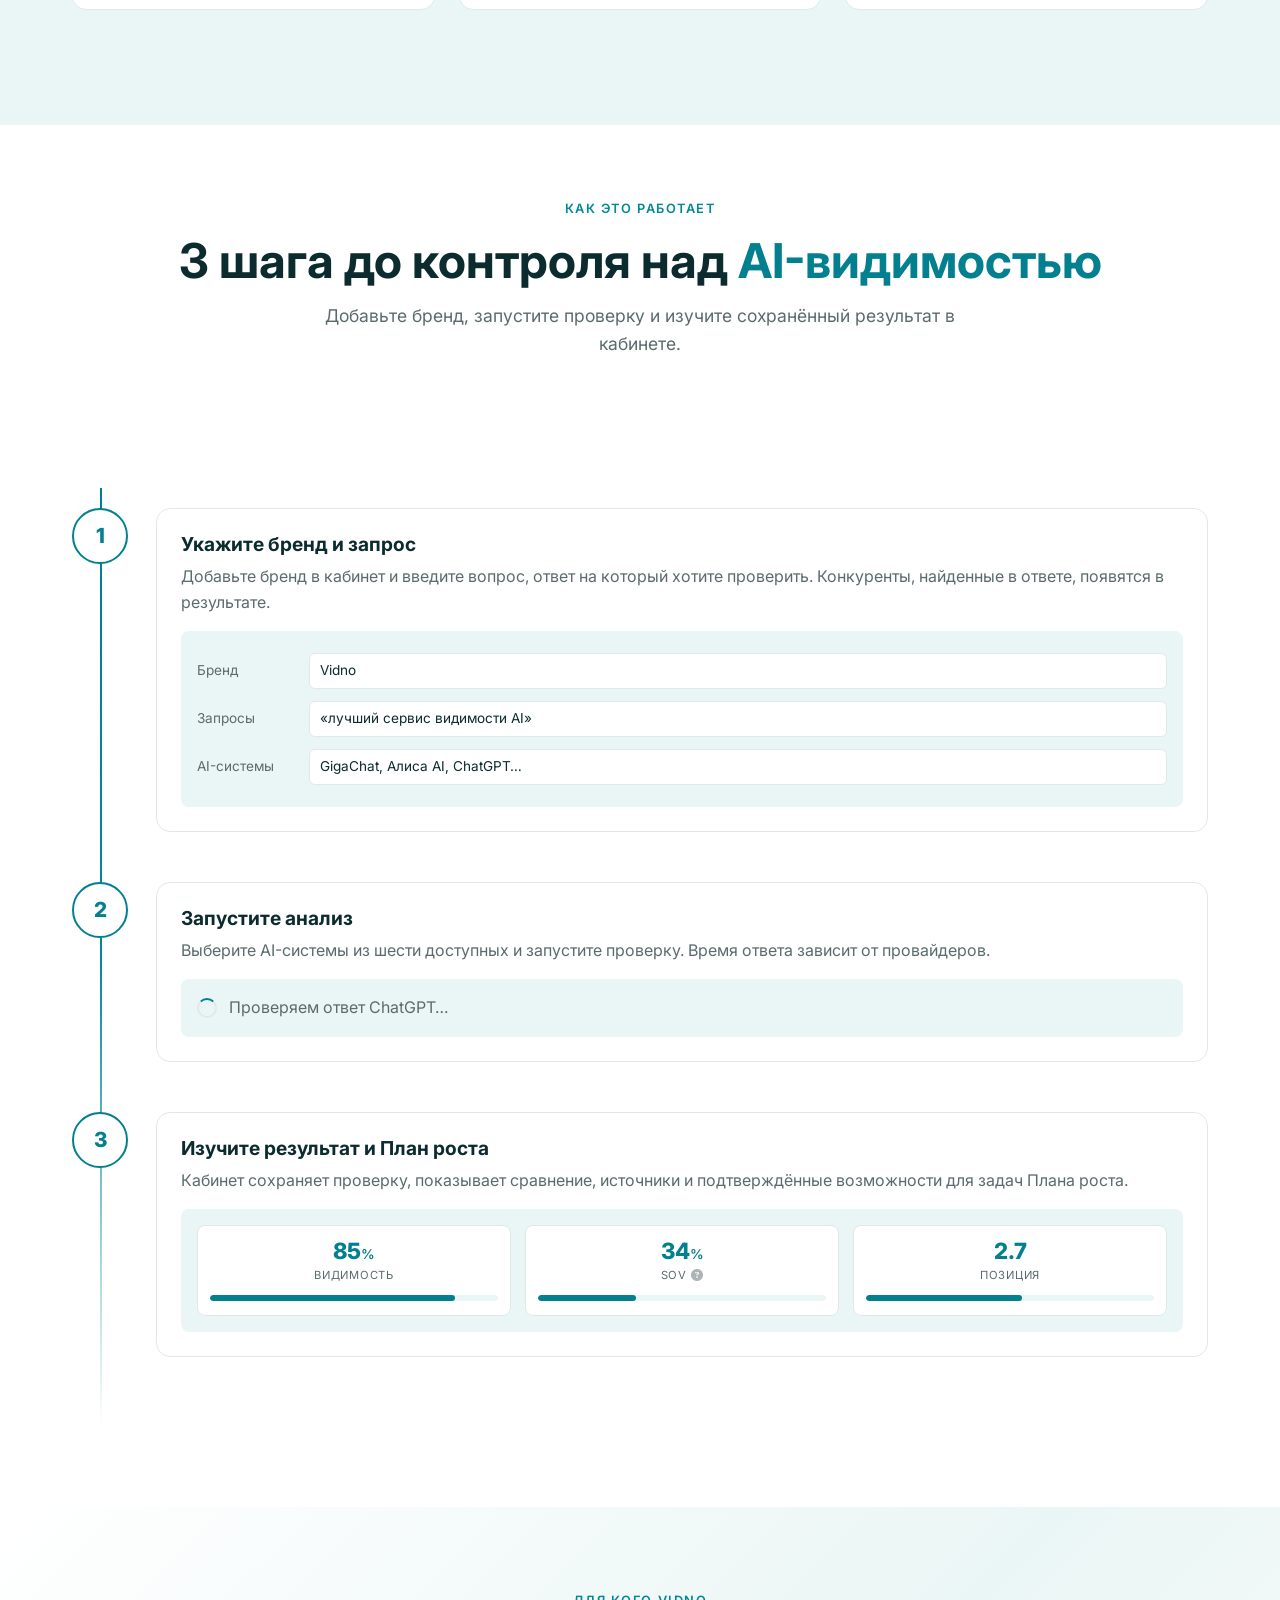
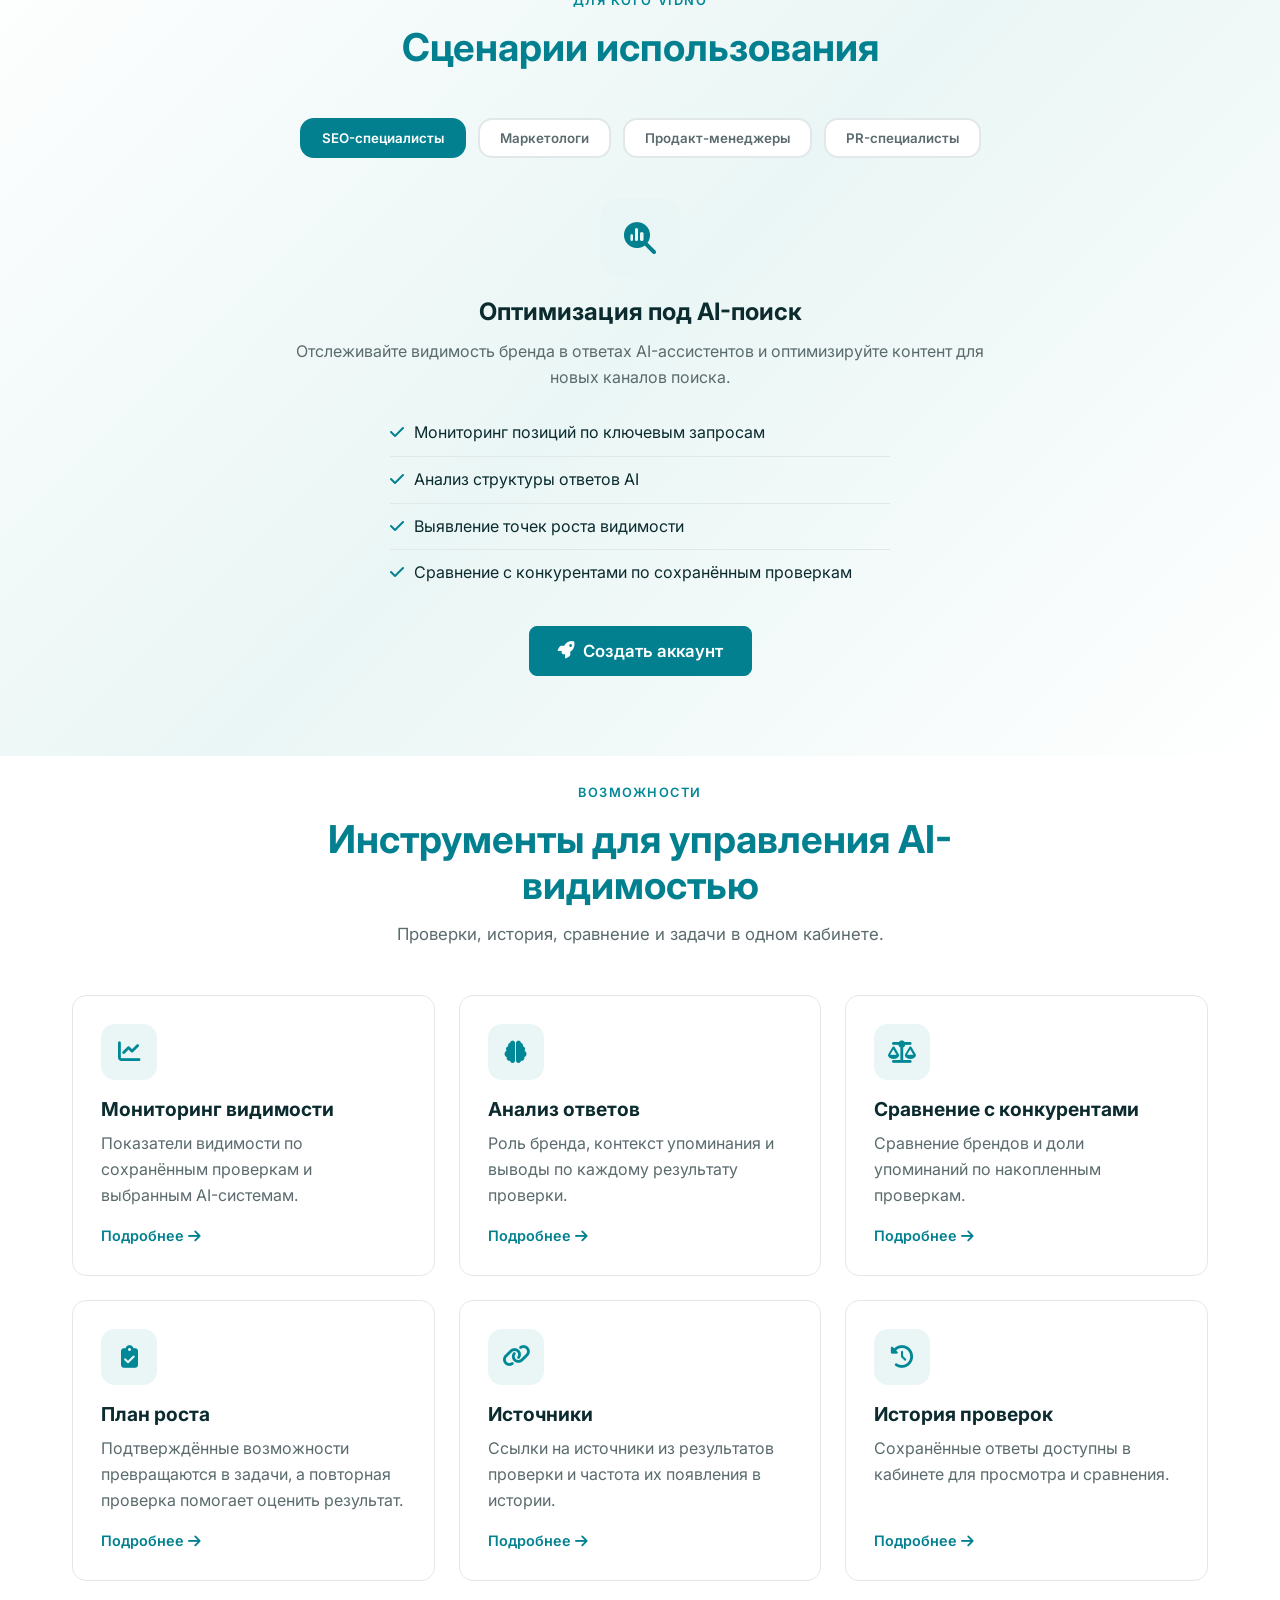
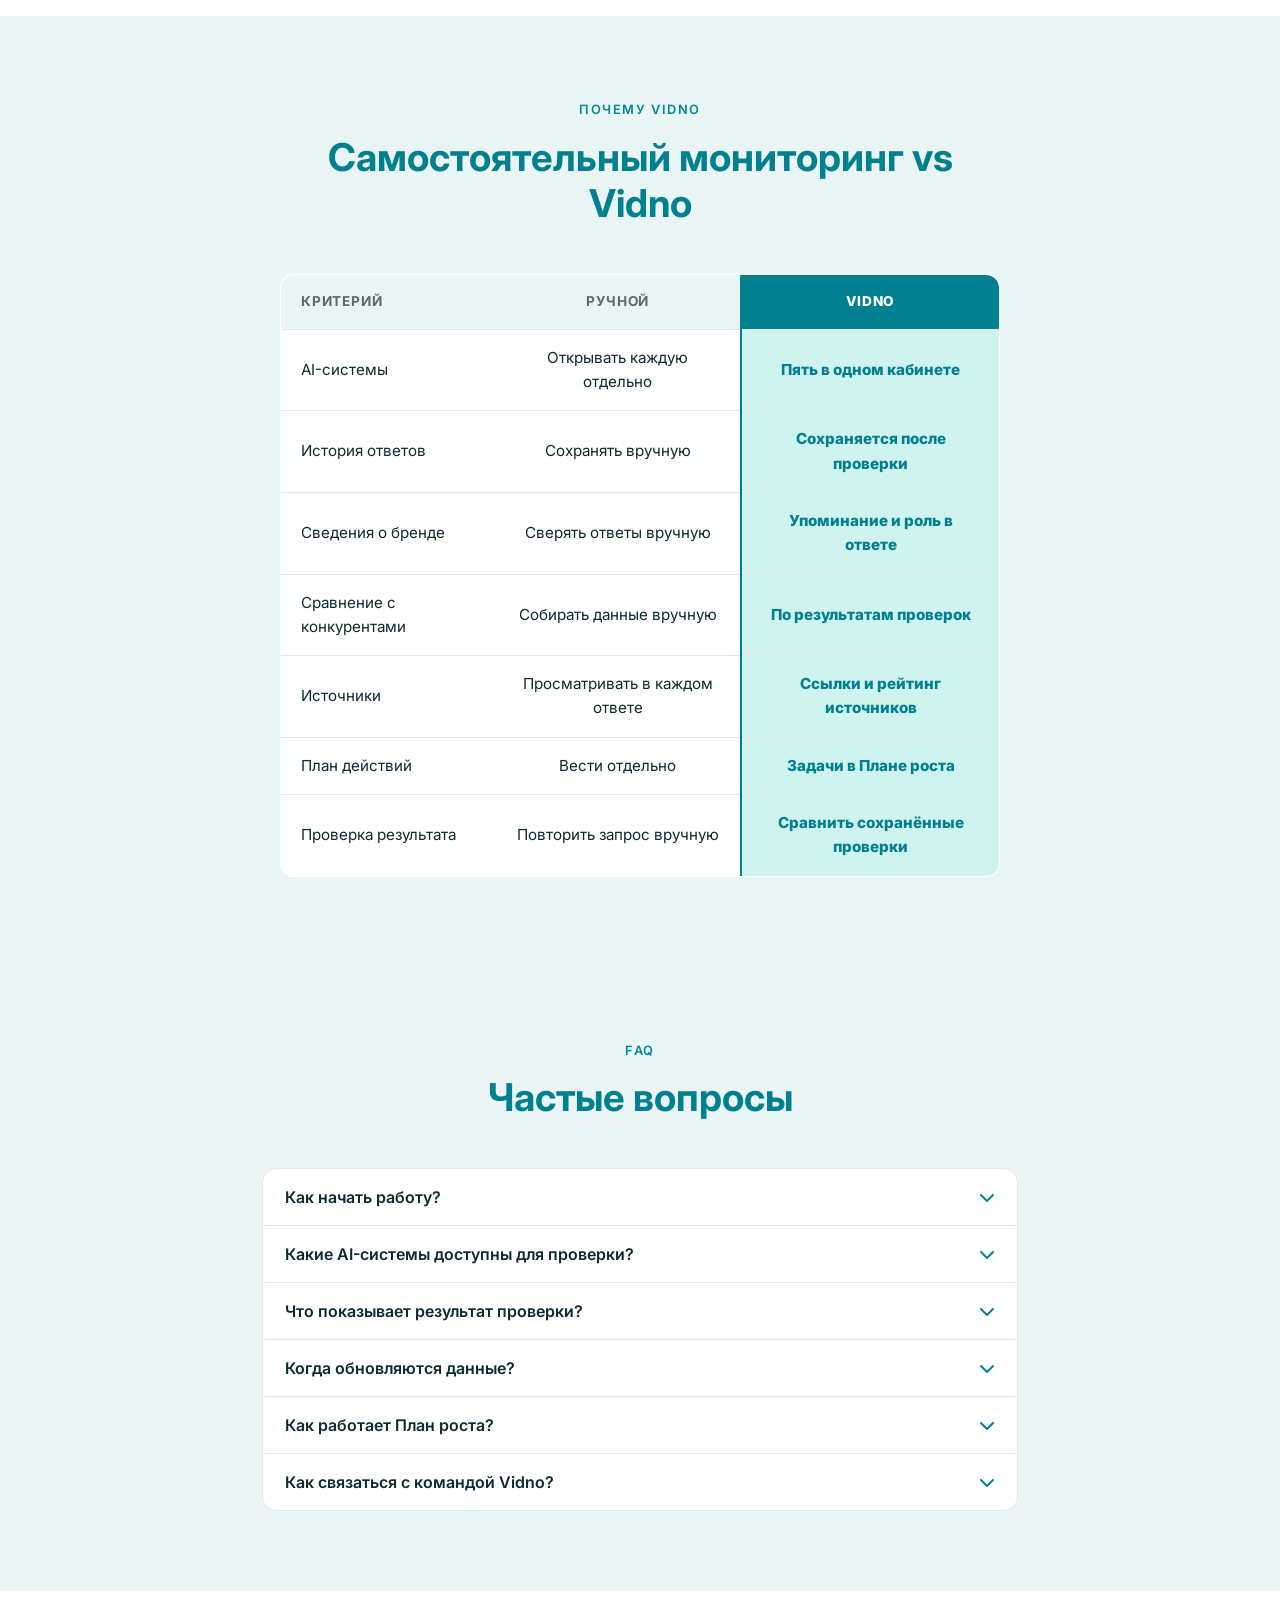
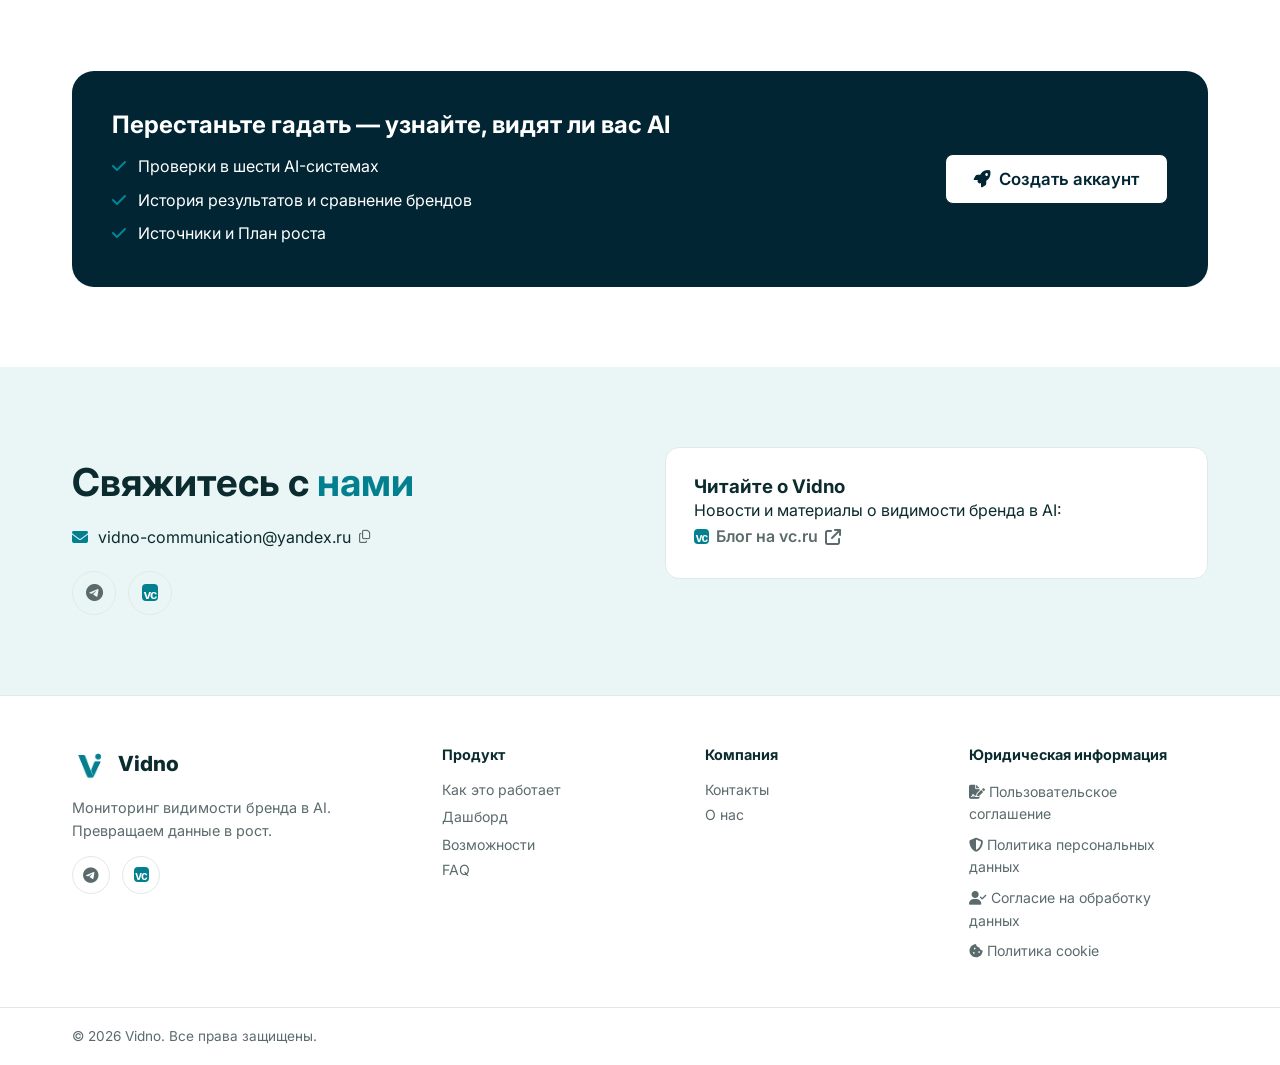
==== commit 02e2f6d0: "feat: export visibility reports and include DeepSeek in checks Add server-calculated PDF and Excel r" ====
--- a/index.html
+++ b/index.html
@@ -3,7 +3,7 @@
 <head>
     <meta charset="UTF-8">
     <meta name="viewport" content="width=device-width, initial-scale=1.0">
-    <meta name="description" content="Vidno помогает проверять видимость бренда в ответах GigaChat, Алисы AI, ChatGPT, Gemini и Perplexity, сравнивать результаты и планировать рост.">
+    <meta name="description" content="Vidno помогает проверять видимость бренда в ответах GigaChat, Алисы AI, ChatGPT, Gemini, Perplexity и DeepSeek, сравнивать результаты и планировать рост.">
     <title>Vidno — Мониторинг видимости</title>
     <link rel="icon" type="image/png" href="assets/vidno-logo.png">
 
@@ -24,7 +24,7 @@
     <!-- Own styles -->
     <script src="js/theme.js?v=20261016-1"></script>
     <link rel="stylesheet" href="css/style.css?v=20261016-1">
-    <script src="js/metrika.js?v=20260928-1" data-webvisor="true" data-cookie-policy="legal/cookies.html"></script>
+    <script src="js/metrika.js?v=20261017-1" data-webvisor="true" data-cookie-policy="legal/cookies.html"></script>
 </head>
 <body>
 
@@ -76,7 +76,7 @@
                         AI-ассистенты уже рекомендуют — <span class="accent">вас или конкурентов?</span>
                     </h1>
                     <p class="hero-subtitle">
-                        Проверяйте, как GigaChat, Алиса AI, ChatGPT, Gemini и Perplexity отвечают на запросы о вашем бренде.<br>
+                        Проверяйте, как GigaChat, Алиса AI, ChatGPT, Gemini, Perplexity и DeepSeek отвечают на запросы о вашем бренде.<br>
                         Сохраняйте историю, изучайте источники и планируйте следующие действия. Активируйте тариф ваучером в кабинете или обратитесь к администратору.
                     </p>
                     <div class="hero-actions">
@@ -136,7 +136,7 @@
         <!-- AI LOGOS MARQUEE -->
         <div class="logos-strip">
             <div class="container">
-                <p class="logos-title">Проверки в пяти AI-системах</p>
+                <p class="logos-title">Проверки в шести AI-системах</p>
                 <div class="logos-row">
                     <div class="logos-track">
                         <div class="logos-group">
@@ -145,6 +145,7 @@
                             <span class="logo-pill"><span class="ai-logo"><img src="assets/ai/alice-ai.svg" alt=""></span>Алиса AI</span>
                             <span class="logo-pill"><span class="ai-logo"><img src="assets/ai/gigachat.svg" alt=""></span>GigaChat</span>
                             <span class="logo-pill"><span class="ai-logo"><img src="assets/ai/gemini.svg" alt=""></span>Gemini</span>
+                            <span class="logo-pill"><span class="ai-logo"><img src="assets/ai/deepseek.svg" alt=""></span>DeepSeek</span>
                         </div>
                     </div>
                 </div>
@@ -213,7 +214,7 @@
                         <div class="tl-icon"><i class="fa-solid fa-play"></i></div>
                         <div class="tl-content">
                             <h3>Запустите анализ</h3>
-                            <p>Выберите AI-системы из пяти доступных и запустите проверку. Время ответа зависит от провайдеров.</p>
+                            <p>Выберите AI-системы из шести доступных и запустите проверку. Время ответа зависит от провайдеров.</p>
                             <div class="tl-mock run-mock">
                                 <div class="spinner"></div>
                                 <span id="analyzeText">Проверяем ответ ChatGPT…</span>
@@ -449,7 +450,7 @@
                     </div>
                     <div class="acc-item">
                         <button class="acc-head">Какие AI-системы доступны для проверки? <i class="fa-solid fa-chevron-down"></i></button>
-                        <div class="acc-body"><p>В кабинете можно выбрать GigaChat, Алису AI, ChatGPT, Gemini и Perplexity. Доступность отдельной системы зависит от её работы в момент проверки.</p></div>
+                        <div class="acc-body"><p>В кабинете можно выбрать GigaChat, Алису AI, ChatGPT, Gemini, Perplexity и DeepSeek. Доступность отдельной системы зависит от её работы в момент проверки.</p></div>
                     </div>
                     <div class="acc-item">
                         <button class="acc-head">Что показывает результат проверки? <i class="fa-solid fa-chevron-down"></i></button>
@@ -478,7 +479,7 @@
                     <div class="cta-text">
                         <h2>Перестаньте гадать — узнайте, видят ли вас AI</h2>
                         <ul class="cta-list">
-                            <li><i class="fa-solid fa-check"></i> Проверки в пяти AI-системах</li>
+                            <li><i class="fa-solid fa-check"></i> Проверки в шести AI-системах</li>
                             <li><i class="fa-solid fa-check"></i> История результатов и сравнение брендов</li>
                             <li><i class="fa-solid fa-check"></i> Источники и План роста</li>
                         </ul>
--- a/css/style.css
+++ b/css/style.css
@@ -255,7 +255,7 @@
 .logo-text .accent { color: var(--accent); }
 .theme-toggle { display: inline-grid; width: 36px; height: 36px; place-items: center; border: 1px solid var(--border); border-radius: 50%; color: var(--text-soft); background: var(--surface); transition: all var(--transition); }
 .theme-toggle:hover { color: var(--accent); border-color: var(--accent); transform: translateY(-1px); }
-html:not([data-theme-switching="enabled"]) :is(#themeToggle, [data-settings-tab="appearance"], [data-settings-panel="appearance"]) { display: none; }
+html:not([data-theme-switching="enabled"]) #themeToggle { display: none; }
 .account-pill { display: inline-flex; max-width: 190px; align-items: center; gap: 8px; min-height: 38px; padding: 0 13px; overflow: hidden; border: 1px solid var(--border); border-radius: 9px; color: var(--text); background: var(--surface); font-size: .8rem; font-weight: 700; }
 .account-pill span { overflow: hidden; text-overflow: ellipsis; white-space: nowrap; }
 .logo-mark { width: 36px; height: 36px; flex: 0 0 auto; object-fit: contain; }
@@ -2123,6 +2123,11 @@
 .report-toolbar h1 { font-size: 1.35rem; }
 .report-toolbar p { margin-top: 6px; color: var(--text-soft); font-size: .8rem; }
 .report-actions { display: flex; flex-wrap: wrap; gap: 8px; }
+.report-download { position: relative; }
+.report-download > .btn { width: 100%; gap: 8px; }
+.report-download-menu { position: absolute; z-index: 25; top: calc(100% + 6px); right: 0; min-width: 160px; padding: 5px; border: 1px solid var(--border); border-radius: var(--radius-sm); background: var(--paper); box-shadow: var(--shadow); }
+.report-download-menu button { display: block; width: 100%; padding: 10px 12px; border: 0; border-radius: 5px; background: transparent; color: var(--ink); text-align: left; font: inherit; font-size: .8rem; cursor: pointer; }
+.report-download-menu button:hover, .report-download-menu button:focus-visible { background: var(--wash-light); outline: 2px solid var(--accent); outline-offset: -2px; }
 .report-controls { padding: 18px; }
 .report-model-filter { display: flex; flex-wrap: wrap; gap: 10px 20px; margin-top: 18px; padding: 0; border: 0; }
 .report-model-filter legend { margin-bottom: 10px; color: var(--text-soft); font-size: .7rem; }
@@ -2161,7 +2166,7 @@
 .report-method > span { display: block; margin-top: 16px; }
 @media (max-width: 768px) {
     .report-toolbar { align-items: stretch; flex-direction: column; }
-    .report-actions .btn { flex: 1; }
+    .report-actions > .btn, .report-actions > .report-download { flex: 1; }
     .analytics-period { width: 100%; }
     .analytics-dates { width: 100%; }
     .analytics-dates label { flex: 1; min-width: 0; }
@@ -2175,26 +2180,315 @@
     .report-table thead th { font-size: .6rem; }
     .report-title h2 { font-size: 1.45rem; }
 }
-@media print {
-    @page vidno-report { size: A4; margin: 14mm; }
-    html body.app-body.report-view { background: var(--paper); color: var(--ink); overflow: visible; transition: none; }
-    body.report-view > :not(.app-shell), body.report-view .app-sidebar, body.report-view .app-main > :not(#view-reports), body.report-view #view-reports > :not(#reportDocument) { display: none !important; }
-    body.report-view .app-shell, body.report-view .app-main, body.report-view #view-reports { display: block; width: auto; max-width: none; min-height: 0; margin: 0; padding: 0; background: var(--paper); }
-    body.report-view #reportDocument { page: vidno-report; width: auto; max-width: none; margin: 0; padding: 0; border: 0; border-radius: 0; box-shadow: none; font-size: 10pt; }
-    body.report-view .report-kpis { grid-template-columns: repeat(4, minmax(0, 1fr)); gap: 8px; }
-    body.report-view .report-header { padding-bottom: 10px; }
-    body.report-view .report-title { margin: 12px 0; }
-    body.report-view .report-title h2 { margin: 4px 0 8px; font-size: 1.45rem; }
-    body.report-view .report-coverage { padding: 6px 12px; line-height: 1.6; }
-    body.report-view .report-kpis { margin: 12px 0 14px; }
-    body.report-view .report-kpis article { padding: 10px; }
-    body.report-view .report-kpis strong { margin: 7px 0 5px; font-size: 1.5rem; }
-    body.report-view .report-section { margin-top: 12px; }
-    body.report-view .report-section h3 { margin-bottom: 8px; }
-    body.report-view .report-table th, body.report-view .report-table td { padding: 5px; }
-    body.report-view .report-method { margin-top: 18px; padding-top: 12px; line-height: 1.55; }
-    body.report-view .report-kpis, body.report-view .report-header, body.report-view .report-title, body.report-view .report-coverage, body.report-view .report-method, body.report-view .report-table tr { break-inside: avoid; }
-    body.report-view .report-section h3 { break-after: avoid; }
-    body.report-view .report-table thead { display: table-header-group; }
-    body.report-view .report-document { print-color-adjust: exact; -webkit-print-color-adjust: exact; }
-}
+
+@media screen {
+.app-body .app-shell { grid-template-columns: 224px minmax(0, 1fr); }
+.app-body .app-sidebar { position: fixed; inset: 0 auto 0 0; z-index: 40; width: 224px; height: 100dvh; padding: 12px; overflow: visible; border-right: 1px solid var(--border); color: var(--text); background: var(--surface); }
+.app-body .app-logo { flex: 0 0 62px; min-height: 62px; padding: 0 4px; border: 0; color: var(--text); font-size: 20px; }
+.app-body .app-logo .logo-mark { width: 36px; height: 36px; object-fit: contain; }
+.app-body .app-nav { flex: 1; min-height: 80px; gap: 2px; padding: 0; overflow-y: auto; }
+.app-body .app-nav-label { margin: 22px 12px 6px; color: var(--text-soft); font-size: 12px; font-weight: 400; letter-spacing: 0; text-transform: none; }
+.app-body .app-nav-item { flex-shrink: 0; min-height: 38px; padding: 9px 12px; border-radius: 7px; color: var(--text-soft); font-size: 13px; font-weight: 400; line-height: 20px; text-decoration: none; }
+.app-body .app-nav-item svg, .app-body .settings-nav svg { flex: 0 0 16px; width: 16px; height: 16px; }
+.app-body .app-nav-item:hover { color: var(--text); background: var(--bg-soft); }
+.app-body .app-nav-item.active { color: var(--accent); background: var(--bg-soft); font-weight: 500; }
+.app-body .app-sidebar-bottom { flex-shrink: 0; padding-top: 12px; }
+.app-body .app-account-menu { margin-top: 8px; padding-top: 6px; border-top: 1px solid var(--border); }
+.app-body .app-account-trigger { grid-template-columns: 32px minmax(0, 1fr); width: 100%; padding: 8px 6px; gap: 10px; }
+.app-body .app-user-avatar { width: 32px; height: 32px; background: var(--bg-soft); color: var(--accent); }
+.app-body .app-user-copy strong { max-width: 140px; font-size: 13px; font-weight: 500; }
+.app-body .app-user-copy small { max-width: 140px; font-size: 11px; }
+.app-body .app-account-popover { top: auto; right: auto; bottom: calc(100% + 8px); left: 0; width: min(260px, calc(100vw - 24px)); max-height: calc(100dvh - 108px); overflow-y: auto; overscroll-behavior: contain; border-radius: 10px; }
+.app-body .app-account-summary { padding: 12px; }
+.app-body .app-account-links button { grid-template-columns: 18px minmax(0, 1fr); gap: 10px; min-height: 38px; }
+.app-body .app-account-links strong { font-size: 12px; font-weight: 400; }
+.app-body .app-account-links small { display: none; }
+.app-body .app-account-footer { grid-template-columns: 1fr; }
+.app-body .app-account-footer a, .app-body .app-account-footer button { justify-content: flex-start; min-height: 38px; padding: 8px 12px; font-size: 12px; font-weight: 400; }
+.app-body .project-picker { position: relative; flex-shrink: 0; margin: 4px 4px 18px; }
+.app-body .project-picker-trigger { display: grid; grid-template-columns: 28px minmax(0, 1fr) 14px; align-items: center; gap: 9px; width: 100%; min-height: 58px; padding: 10px 9px; border: 1px solid var(--border); border-radius: 8px; color: var(--text); background: var(--surface); text-align: left; }
+.app-body .project-picker-trigger:hover, .app-body .project-picker-trigger[aria-expanded="true"] { border-color: var(--accent); }
+.app-body .project-picker-initials { display: grid; place-items: center; width: 28px; height: 28px; border: 1px solid var(--border); border-radius: 6px; background: var(--bg-soft); color: var(--accent); font-size: 12px; }
+.app-body .project-picker-copy { display: grid; min-width: 0; gap: 3px; }
+.app-body .project-picker-copy strong, .app-body .project-picker-copy small { overflow: hidden; white-space: nowrap; text-overflow: ellipsis; }
+.app-body .project-picker-copy strong { font-size: 12px; font-weight: 500; line-height: 17px; }
+.app-body .project-picker-copy small { color: var(--text-soft); font-size: 10px; line-height: 14px; }
+.app-body .project-picker-trigger > svg { width: 14px; height: 14px; color: var(--text-soft); }
+.app-body .project-picker-menu { position: absolute; top: calc(100% + 7px); left: 0; z-index: 55; width: max(100%, 260px); padding: 6px; border: 1px solid var(--border); border-radius: 10px; background: var(--surface); box-shadow: var(--shadow); }
+.app-body .project-picker-menu[hidden] { display: none; }
+.app-body .project-picker-label { display: block; padding: 8px 9px; color: var(--text-soft); font-size: 11px; }
+.app-body #projectPickerList { max-height: 280px; overflow-y: auto; }
+.app-body .project-picker-option, .app-body [data-project-key] { display: grid; grid-template-columns: 28px minmax(0, 1fr) 16px; gap: 9px; align-items: center; width: 100%; padding: 9px; border-radius: 6px; color: var(--text); background: transparent; text-align: left; }
+.app-body [data-project-key]:hover, .app-body [data-project-key]:focus-visible, .app-body [data-project-key][aria-selected="true"] { background: var(--bg-soft); }
+.app-body .project-picker-option > span:nth-child(2) { display: grid; min-width: 0; gap: 3px; }
+.app-body .project-picker-option strong, .app-body .project-picker-option small { overflow: hidden; white-space: nowrap; text-overflow: ellipsis; font-size: 12px; font-weight: 500; }
+.app-body .project-picker-option small { color: var(--text-soft); font-size: 10px; font-weight: 400; }
+.app-body .project-picker-check { color: var(--accent); font-size: 14px; }
+.app-body .project-picker-empty { padding: 10px; color: var(--text-soft); font-size: 12px; }
+.app-body .project-picker-settings { width: 100%; margin-top: 5px; padding: 12px 9px 7px; border-top: 1px solid var(--border); color: var(--accent); background: transparent; text-align: left; font-size: 12px; }
+.app-body .app-main { grid-column: 2; width: 100%; min-width: 0; padding: 0 32px 40px; background: var(--surface); }
+.app-body .app-topbar { z-index: 25; min-height: 86px; gap: 16px; padding: 12px 0; border-bottom: 1px solid var(--border); background: var(--surface); }
+.app-body .app-topbar-context { display: flex; flex: 1; min-width: 0; align-items: center; gap: 24px; }
+.app-body #appBreadcrumb { font-size: 14px; font-weight: 500; }
+.app-body .last-check-time { font-size: 12px; color: var(--text-soft); }
+.app-body .app-topbar-actions { display: flex; width: auto; gap: 12px; }
+.app-body .app-topbar-actions .btn { min-height: 40px; padding: 9px 18px; border-radius: 8px; font-size: 12px; white-space: nowrap; }
+.app-body .mobile-nav-toggle, .app-body .mobile-nav-backdrop { display: none; }
+.app-body .app-view { max-width: none; padding-top: 28px; }
+.app-body #view-home { padding-top: 28px; }
+.app-body .app-home-heading { display: flex; align-items: center; justify-content: space-between; margin-bottom: 20px; }
+.app-body .app-home-heading h1 { font-size: 24px; font-weight: 600; letter-spacing: -.025em; line-height: 1.45; }
+.app-body .app-home-heading p { margin-top: 4px; color: var(--text-soft); font-size: 12px; }
+.app-body .app-home-toolbar { align-items: flex-start; justify-content: flex-end; margin: -67px 0 28px; min-height: 39px; }
+.app-body .app-home-toolbar .provider-filter { display: grid; gap: 5px; }
+.app-body .provider-filter-title { color: var(--text-soft); font-size: .7rem; line-height: 1.6; }
+.app-body .provider-filter-trigger strong { margin-left: 0; margin-right: auto; }
+.app-body .analytics-period label { color: var(--text-soft); }
+.app-body .analytics-period select, .app-body .provider-filter-trigger { min-height: 38px; height: 38px; border-radius: 8px; font-size: 12px; }
+.app-body .app-kpis { gap: 16px; margin: 0 0 24px; border: 0; border-radius: 0; background: transparent; }
+.app-body .app-kpis article { position: relative; min-height: 116px; padding: 16px 22px; border: 1px solid var(--border); border-radius: 14px; }
+.app-body .app-kpis article:last-child { border-right: 1px solid var(--border); }
+.app-body .app-kpis article > span:first-child { padding-right: 24px; font-size: 12px; font-weight: 400; }
+.app-body .app-kpis strong { margin: 5px 0; font-size: 32px; line-height: 1.45; font-weight: 600; }
+.app-body .app-kpis em { color: var(--text-soft); font-size: 12px; font-weight: 400; }
+.app-body .metric-help { position: absolute; top: 14px; right: 14px; display: grid; place-items: center; width: 18px; height: 18px; padding: 0; border: 1px solid var(--border); border-radius: 50%; background: var(--surface); color: var(--text-soft); font-size: 12px; cursor: help; }
+.app-body .metric-help:hover, .app-body .metric-help:focus-visible { color: var(--accent); border-color: var(--accent); }
+.app-body .app-kpis .metric-tooltip { position: absolute; top: 40px; right: 12px; z-index: 32; display: block; width: 288px; max-width: calc(100% - 24px); padding: 10px 12px; border-radius: 8px; color: var(--surface); background: var(--night); font-size: 12px; font-weight: 400; line-height: 1.5; visibility: hidden; opacity: 0; pointer-events: none; }
+.app-body .metric-help:not([data-tooltip-dismissed]):hover + .metric-tooltip, .app-body .metric-help:not([data-tooltip-dismissed]):focus-visible + .metric-tooltip, .app-body .metric-help[aria-expanded="true"] + .metric-tooltip { visibility: visible; opacity: 1; }
+.app-body .app-dashboard-grid { display: grid; grid-template-columns: minmax(0, 1.75fr) minmax(0, 1fr); gap: 24px; align-items: stretch; }
+.app-body .app-dashboard-grid > .app-card { min-width: 0; margin: 0; padding: 24px; border-radius: 20px; border: 1px solid var(--border); box-shadow: var(--shadow-soft); }
+.app-body .app-card-head { align-items: flex-start; gap: 14px; min-height: 42px; margin-bottom: 12px; }
+.app-body .app-card-head h2 { font-size: 16px; line-height: 1.5; font-weight: 600; }
+.app-body .app-card-head span { margin-top: 3px; color: var(--text-soft); font-size: 12px; line-height: 1.5; }
+.app-body .app-text-action { font-size: 12px; font-weight: 500; white-space: nowrap; }
+.app-body .app-card-trend .chart-stage { min-height: 238px; height: 238px; background: var(--surface); padding: 4px 0 0; }
+.app-body .chart-callout { flex-shrink: 0; min-height: 24px; font-size: 11px; background: var(--surface); }
+.app-body .chart-empty { border: 1px dashed var(--border); border-radius: 10px; background: var(--surface); }
+.app-body .chart-empty strong { font-size: 16px; }
+.app-body .chart-empty p { max-width: 440px; font-size: 13px; }
+.app-body #modelMetrics { min-height: 238px; }
+.app-body #modelMetrics .model-row { display: grid; align-items: center; border-bottom: 1px solid var(--border); grid-template-columns: 24px minmax(0, 1fr) 60px; gap: 10px; min-height: 47px; padding: 9px 0; }
+.app-body #modelMetrics .model-meter { display: none; }
+.app-body #modelMetrics .model-name { display: flex; min-width: 0; align-items: center; gap: 9px; }
+.app-body #modelMetrics .model-name > div { min-width: 0; }
+.app-body #modelMetrics .model-name strong, .app-body #modelMetrics .model-name small, .app-body #modelMetrics .model-score strong, .app-body #modelMetrics .model-score span { display: block; }
+.app-body #modelMetrics .model-name small { margin-top: 3px; color: var(--text-soft); }
+.app-body #modelMetrics .model-score { text-align: right; }
+.app-body #modelMetrics .model-score span { color: var(--text-soft); }
+.app-body #modelMetrics .model-rank { display: grid; width: 22px; height: 22px; place-items: center; border-radius: 5px; color: var(--text-soft); background: var(--bg-soft); font-size: 10px; font-weight: 600; }
+.app-body #modelMetrics .model-verdict { display: none; }
+.app-body #modelMetrics .model-name strong { font-size: 13px; font-weight: 500; }
+.app-body #modelMetrics .model-name small { font-size: 11px; }
+.app-body #modelMetrics .model-score strong { font-size: 13px; font-weight: 500; }
+.app-body #modelMetrics .model-score span { font-size: 10px; }
+.app-body .model-avatar img[src*="perplexity"] { filter: grayscale(1) brightness(0); }
+.app-body .app-card-ranking .table-wrap { max-width: calc(100% + 48px); margin: 0 -24px -24px; overflow-x: auto; border-radius: 0 0 20px 20px; }
+.app-body .app-leaderboard { width: 100%; table-layout: fixed; min-width: 590px; }
+.app-body .app-leaderboard th { padding: 10px 7px; color: var(--text-soft); background: var(--bg-soft); font-size: 10px; line-height: 1.4; font-weight: 500; letter-spacing: 0; text-transform: none; white-space: normal; }
+.app-body .app-leaderboard td { padding: 13px 7px; font-size: 11px; vertical-align: middle; }
+.app-body .app-leaderboard th:first-child { width: 5%; }
+.app-body .app-leaderboard th:nth-child(2) { width: 22%; }
+.app-body .app-leaderboard th:nth-child(3) { width: 12%; }
+.app-body .app-leaderboard th:nth-child(4) { width: 12%; }
+.app-body .app-leaderboard th:nth-child(5) { width: 12%; }
+.app-body .app-leaderboard th:nth-child(6) { width: 12%; }
+.app-body .app-leaderboard th:nth-child(7) { width: 13%; }
+.app-body .app-leaderboard th:nth-child(8) { width: 12%; }
+.app-body .app-leaderboard .identity-avatar { width: 22px; height: 22px; flex-basis: 22px; }
+.app-body .app-leaderboard .identity-name { max-width: 100%; gap: 6px; }
+.app-body .app-leaderboard .identity-name strong { overflow: hidden; white-space: nowrap; text-overflow: ellipsis; }
+.app-body .app-leaderboard tr.is-current td:nth-child(2) strong::after { display: none; }
+.app-body .app-leaderboard td[colspan] { padding: 18px; white-space: normal; }
+.app-body #homeSourceList .app-rank-row { display: grid; align-items: center; grid-template-columns: 22px minmax(0, 1fr) minmax(70px, 22%); gap: 10px; }
+.app-body #homeSourceList .app-data-row { min-height: 48px; border-bottom: 1px solid var(--border); }
+.app-body #homeSourceList .app-data-row:last-child { border-bottom: 0; }
+.app-body #homeSourceList .app-rank-main { display: flex; min-width: 0; align-items: center; gap: 9px; }
+.app-body #homeSourceList .app-rank-main > div { min-width: 0; }
+.app-body #homeSourceList .app-rank-main strong, .app-body #homeSourceList .app-rank-main small { display: block; }
+.app-body #homeSourceList .app-rank-main small { overflow: hidden; text-overflow: ellipsis; white-space: nowrap; color: var(--text-soft); }
+.app-body #homeSourceList .app-rank-index { display: grid; place-items: center; width: 22px; height: 22px; border-radius: 5px; background: var(--bg-soft); color: var(--text-soft); font-size: 10px; }
+.app-body #homeSourceList .app-rank-result { min-width: 0; text-align: right; }
+.app-body #homeSourceList .app-rank-main strong { font-size: 13px; font-weight: 500; }
+.app-body #homeSourceList .app-rank-main small { font-size: 11px; }
+.app-body #homeSourceList .app-rank-result > strong { max-width: 100%; font-size: 11px; }
+.app-body .app-dashboard-footer { display: flex; align-items: center; justify-content: space-between; gap: 16px; margin-top: 24px; color: var(--text-soft); font-size: 12px; }
+.app-body .app-dashboard-footer > span:last-child { display: flex; align-items: center; gap: 10px; }
+.app-body #addMetricButton { color: var(--accent); opacity: 1; }
+.app-body .app-dashboard-footer small { padding: 2px 7px; border-radius: 5px; color: var(--text-soft); background: var(--bg-soft); font-size: 10px; }
+.app-body #view-settings { padding-top: 0; }
+.app-body .settings-layout { grid-template-columns: 244px minmax(0, 1fr); min-height: calc(100dvh - 86px); gap: 0; margin: 0 -32px -40px; }
+.app-body .settings-nav { top: 86px; gap: 0; min-height: calc(100dvh - 86px); padding: 26px 16px; border: 0; border-right: 1px solid var(--border); border-radius: 0; background: var(--surface); }
+.app-body .settings-nav-heading { margin: 0 8px 28px; font-size: 20px; line-height: 28px; font-weight: 600; }
+.app-body .settings-nav-label { display: block; margin: 28px 12px 10px; color: var(--text-soft); font-size: 12px; }
+.app-body .settings-nav button { grid-template-columns: 16px minmax(0, 1fr); gap: 10px; min-height: 42px; padding: 10px 12px; border-radius: 0; }
+.app-body .settings-nav button:not([data-settings-tab="project"]) { border: 1px solid var(--border); border-bottom: 0; }
+.app-body .settings-nav button[data-settings-tab="profile"] { border-radius: 8px 8px 0 0; }
+.app-body .settings-nav button[data-settings-tab="security"] { border-bottom: 1px solid var(--border); border-radius: 0 0 8px 8px; }
+.app-body .settings-nav button[data-settings-tab="project"] { border-radius: 8px; }
+.app-body .settings-nav strong { font-size: 13px; font-weight: 400; }
+.app-body .settings-nav small { display: none; }
+.app-body .settings-content { min-width: 0; padding: 32px 48px 48px; }
+.app-body .settings-heading { align-items: flex-start; gap: 16px; margin: 0 0 28px; }
+.app-body .settings-heading > div > span { display: none; }
+.app-body .settings-heading h1 { font-size: 24px; font-weight: 600; line-height: 1.5; }
+.app-body .settings-heading p { max-width: 650px; margin-top: 6px; font-size: 13px; line-height: 1.6; }
+.app-body .settings-project-context { max-width: 200px; font-size: 11px; }
+.app-body .settings-panel { max-width: 960px; }
+.app-body .settings-panel .app-card { margin: 0 0 24px; padding: 24px; border-radius: 12px; box-shadow: none; }
+.app-body #settings-project .app-card { padding: 0; border: 0; }
+.app-body #settings-project .brand-settings-field { margin-top: 24px; }
+.app-body .brand-settings-field > div { display: block; }
+.app-body .brand-settings-field input { width: 100%; }
+.app-body .brand-settings-grid { margin-top: 28px; padding-top: 28px; gap: 24px; }
+.app-body .brand-settings-grid h3 { font-size: 14px; font-weight: 500; }
+.app-body .brand-settings-grid p { font-size: 12px; }
+.app-body .brand-settings-add { margin: 12px 0; }
+.app-body .project-save-actions { display: flex; align-items: center; gap: 18px; padding-top: 24px; }
+.app-body .project-save-actions .account-form-status { margin: 0; }
+.app-body .account-danger { margin-top: 36px; padding-top: 24px; }
+.app-body .account-danger strong { font-size: 14px; font-weight: 500; }
+.app-body .account-danger span { font-size: 12px; }
+.app-body .settings-panel .account-form { gap: 20px; }
+.app-body .settings-panel .account-form label, .app-body .brand-settings-field { font-size: 13px; font-weight: 400; }
+.app-body .settings-panel input { min-height: 42px; font-size: 13px; font-weight: 400; }
+.app-body .password-input { display: block; position: relative; width: 100%; }
+.app-body .password-input input { width: 100%; padding-right: 44px; }
+.app-body .password-toggle { position: absolute; top: 0; right: 0; display: grid; place-items: center; width: 42px; height: 42px; padding: 12px; color: var(--text-soft); background: transparent; border: 0; }
+.app-body .password-toggle svg { width: 18px; height: 18px; }
+.app-body .settings-panel .account-form .btn { justify-self: start; min-height: 42px; font-size: 12px; }
+.app-body .account-meta { font-size: 12px; }
+.app-body #settings-profile, .app-body #settings-security { max-width: 800px; }
+.app-body #settings-security .settings-card { width: 100%; }
+.app-body .account-password-fields { grid-template-columns: minmax(0, 1fr); gap: 20px; }
+.app-body .settings-danger-card { display: flex; align-items: center; justify-content: space-between; gap: 20px; margin-top: 30px; padding-top: 28px; border-top: 1px solid var(--border); }
+.app-body .settings-danger-card h2 { margin-bottom: 6px; font-size: 14px; font-weight: 500; }
+.app-body .settings-danger-card p { color: var(--text-soft); font-size: 12px; }
+.app-body .settings-danger-card > .btn { flex-shrink: 0; }
+.app-body .settings-panel[data-settings-panel="appearance"]:not([hidden]) { display: block; }
+.app-body .settings-nav [data-settings-tab="appearance"] { display: grid; }
+.app-body .theme-options { max-width: 800px; gap: 20px; }
+.app-body .theme-option { display: flex; flex-direction: column; align-items: stretch; min-height: 230px; padding: 12px; gap: 16px; }
+.app-body .theme-option > span:last-of-type { flex-direction: row; justify-content: space-between; align-items: center; padding: 0 4px; }
+.app-body .theme-option > .theme-option-check { position: absolute; width: 0; overflow: hidden; }
+.app-body .theme-option:disabled { opacity: 1; }
+.app-body .theme-preview { display: grid; grid-template-columns: 24% minmax(0, 1fr); gap: 8px; height: 150px; min-width: 0; padding: 12px; border: 1px solid var(--border); border-radius: 6px; background: var(--surface); }
+.app-body .theme-preview > span:first-child { border-right: 1px solid var(--border); background: var(--bg-soft); }
+.app-body .theme-preview > span:last-child { display: grid; grid-template-columns: 1fr 1fr; align-items: center; gap: 8px; }
+.app-body .theme-preview i { height: 70px; border: 1px solid var(--border); border-radius: 4px; background: var(--bg-soft); }
+.app-body .theme-preview-dark { background: var(--night); }
+.app-body .theme-preview-dark > span:first-child, .app-body .theme-preview-dark i { background: var(--surface-1); border-color: var(--surface-1); }
+.app-body .account-quota-grid { gap: 20px; }
+.app-body .account-quota-grid article { padding: 20px; }
+.app-body .account-dialog { width: min(540px, calc(100vw - 32px)); padding: 28px; border: 1px solid var(--border); border-radius: 14px; color: var(--text); background: var(--surface); box-shadow: var(--shadow); }
+.app-body .account-dialog::backdrop { background: color-mix(in srgb, var(--night) 30%, transparent); }
+.app-body .account-dialog h2 { margin-bottom: 12px; font-size: 20px; }
+.app-body .account-dialog > p { margin-bottom: 20px; color: var(--text-soft); font-size: 13px; }
+.app-body .account-dialog-actions { display: flex; justify-content: flex-end; gap: 10px; flex-wrap: wrap; }
+.app-body .account-dialog .btn { min-height: 40px; padding: 9px 14px; font-size: 12px; }
+.app-body .account-dialog .account-delete-form { display: grid; grid-template-columns: 1fr; margin-bottom: 12px; gap: 18px; }
+.app-body .account-dialog .account-delete-form label { display: grid; gap: 8px; font-size: 13px; }
+.app-body .account-dialog input { min-height: 42px; }
+.app-body button:focus-visible, .app-body a:focus-visible { outline: 2px solid var(--accent); outline-offset: 3px; }
+}
+@media screen and (max-width: 1400px) {
+.app-body .app-dashboard-grid { grid-template-columns: minmax(0, 1.6fr) minmax(0, 1fr); gap: 18px; }
+.app-body .app-dashboard-grid > .app-card { padding: 20px; }
+.app-body .app-card-ranking .table-wrap { margin: 0 -20px -20px; max-width: calc(100% + 40px); }
+.app-body .app-card-head { flex-wrap: wrap; }
+.app-body .settings-layout { grid-template-columns: 210px minmax(0, 1fr); }
+.app-body .settings-content { padding: 28px 32px 40px; }
+.app-body .last-check-time { font-size: 11px; }
+}
+@media screen and (max-width: 1150px) {
+.app-body .app-main { padding-right: 24px; padding-left: 24px; }
+.app-body .app-dashboard-grid { grid-template-columns: minmax(0, 1fr); }
+.app-body .app-card-ranking { grid-row: 3; }
+.app-body .app-home-toolbar { margin: 0 0 20px; justify-content: flex-start; }
+.app-body .app-kpis { grid-template-columns: repeat(2, minmax(0, 1fr)); }
+.app-body .app-topbar-context { align-items: flex-start; flex-direction: column; gap: 4px; }
+.app-body .settings-layout { margin-right: -24px; margin-left: -24px; }
+.app-body .settings-content { padding: 24px; }
+.app-body .brand-settings-grid { grid-template-columns: minmax(0, 1fr); }
+.app-body .settings-project-context { display: none; }
+}
+@media screen and (max-width: 768px) {
+.app-body .app-shell { display: block; }
+.app-body .app-sidebar { z-index: 60; width: min(280px, calc(100vw - 48px)); visibility: hidden; transform: translateX(-100%); transition: transform var(--transition); }
+.app-body.mobile-nav-open .app-sidebar { visibility: visible; transform: translateX(0); }
+.app-body .mobile-nav-backdrop:not([hidden]) { position: fixed; inset: 0; z-index: 59; display: block; width: 100%; height: 100dvh; background: color-mix(in srgb, var(--night) 30%, transparent); }
+.app-body .mobile-nav-toggle { display: grid; width: 34px; height: 34px; flex-shrink: 0; }
+.app-body .mobile-nav-toggle svg { width: 18px; height: 18px; }
+.app-body .app-sidebar .app-nav { flex-direction: column; overflow-x: hidden; }
+.app-body .app-sidebar .app-nav-label { display: block; }
+.app-body .app-sidebar .app-nav-item { width: 100%; }
+.app-body .app-account-menu { justify-self: stretch; }
+.app-body .app-account-popover { width: 100%; }
+.app-body .project-picker-menu { width: 100%; }
+.app-body .app-main { padding: 0 16px 28px; }
+.app-body .app-topbar { display: flex; min-height: 68px; flex-direction: row; flex-wrap: wrap; align-items: center; gap: 10px; }
+.app-body .app-topbar-context { display: grid; grid-template-columns: 34px minmax(0, 1fr); align-items: center; gap: 0 8px; }
+.app-body .mobile-nav-toggle { grid-row: 1 / 3; }
+.app-body #appBreadcrumb { font-size: 13px; }
+.app-body .last-check-time { grid-column: 2; font-size: 10px; }
+.app-body .app-topbar-actions { gap: 6px; }
+.app-body .app-topbar-actions .btn { min-height: 34px; padding: 7px 10px; font-size: 11px; }
+.app-body .app-view, .app-body #view-home { padding-top: 22px; }
+.app-body .app-home-heading h1 { font-size: 22px; }
+.app-body .app-home-toolbar { gap: 10px; align-items: flex-start; }
+.app-body .app-home-toolbar .analytics-period { width: auto; max-width: 100%; }
+.app-body .app-home-toolbar .provider-filter { flex: 1; min-width: 0; }
+.app-body .provider-filter-menu { max-width: calc(100vw - 32px); }
+.app-body .provider-filter-trigger { min-width: 0; }
+.app-body .app-kpis { gap: 12px; margin-bottom: 18px; }
+.app-body .app-kpis article { min-height: 112px; padding: 14px; }
+.app-body .app-kpis article > span:first-child { padding-right: 16px; font-size: 11px; }
+.app-body .app-kpis strong { font-size: 28px; }
+.app-body .app-kpis em { font-size: 10px; }
+.app-body .metric-help { top: 12px; right: 10px; width: 16px; height: 16px; font-size: 10px; }
+.app-body .app-kpis .metric-tooltip { width: 260px; max-width: min(260px, calc(100vw - 48px)); right: 0; font-size: 11px; }
+.app-body .app-kpis article:nth-child(odd) .metric-tooltip { left: 0; right: auto; }
+.app-body .app-dashboard-grid { gap: 18px; }
+.app-body .app-dashboard-grid > .app-card { padding: 18px; border-radius: 14px; }
+.app-body .app-leaderboard { min-width: 680px; }
+.app-body .app-card-ranking .table-wrap { margin: 0 -18px -18px; max-width: calc(100% + 36px); border-radius: 0 0 14px 14px; }
+.app-body .app-card-head h2 { font-size: 15px; }
+.app-body .app-card-head span { font-size: 11px; }
+.app-body .app-dashboard-footer { align-items: flex-start; font-size: 10px; }
+.app-body .app-dashboard-footer > span:first-child { max-width: 45%; }
+.app-body .app-dashboard-footer > span:last-child { gap: 6px; }
+.app-body .app-dashboard-footer .app-text-action { font-size: 11px; }
+.app-body .settings-layout { grid-template-columns: minmax(0, 1fr); min-height: 0; margin: 0 -16px -28px; }
+.app-body .settings-nav { position: static; flex-direction: row; gap: 4px; min-height: 0; padding: 12px 16px; overflow-x: auto; border: 0; border-bottom: 1px solid var(--border); }
+.app-body .settings-nav-heading, .app-body .settings-nav-label { display: none; }
+.app-body .settings-nav button, .app-body .settings-nav button:not([data-settings-tab="project"]), .app-body .settings-nav button[data-settings-tab="security"] { display: flex; flex: 0 0 auto; width: auto; min-height: 38px; padding: 8px 10px; gap: 8px; border: 0; border-radius: 7px; }
+.app-body .settings-nav button svg { display: block; }
+.app-body .settings-nav strong { font-size: 12px; }
+.app-body .settings-content { padding: 24px 16px 32px; }
+.app-body .settings-heading { margin-bottom: 24px; }
+.app-body .settings-heading h1 { font-size: 22px; }
+.app-body .settings-heading p { font-size: 12px; }
+.app-body .settings-panel .app-card { padding: 20px; }
+.app-body .settings-panel .account-form { gap: 18px; }
+.app-body .account-quota-grid { grid-template-columns: minmax(0, 1fr); }
+.app-body .project-save-actions, .app-body .settings-danger-card { align-items: stretch; flex-direction: column; }
+.app-body .settings-danger-card > .btn { align-self: flex-start; }
+.app-body .theme-options { grid-template-columns: repeat(2, minmax(0, 1fr)); gap: 12px; }
+.app-body .theme-option { min-height: 170px; padding: 8px; }
+.app-body .theme-preview { height: 100px; padding: 7px; gap: 5px; }
+.app-body .theme-preview i { height: 40px; }
+.app-body .theme-option > span:last-of-type { flex-direction: column; align-items: flex-start; gap: 4px; }
+.app-body .theme-option strong { font-size: 12px; }
+.app-body .theme-option small { font-size: 10px; }
+.app-body .account-dialog { padding: 22px; }
+}
+@media screen and (max-width: 460px) {
+.app-body .app-topbar { padding-top: 10px; padding-bottom: 10px; }
+.app-body .app-topbar-context { flex-basis: 100%; }
+.app-body .app-topbar-actions { width: 100%; justify-content: flex-end; }
+.app-body .app-topbar-actions .btn { flex: 1; }
+.app-body .brand-settings-add { grid-template-columns: minmax(0, 1fr) auto; }
+.app-body .brand-settings-add input { width: 100%; min-width: 0; }
+}
+
+.app-body.onboarding-active .app-shell, .app-body.dashboard-load-error .app-shell { display: none; }
+.app-body .cookie-preferences:not([hidden]) { position: relative; right: auto; bottom: auto; left: auto; display: block; margin: 12px 16px 16px auto; }
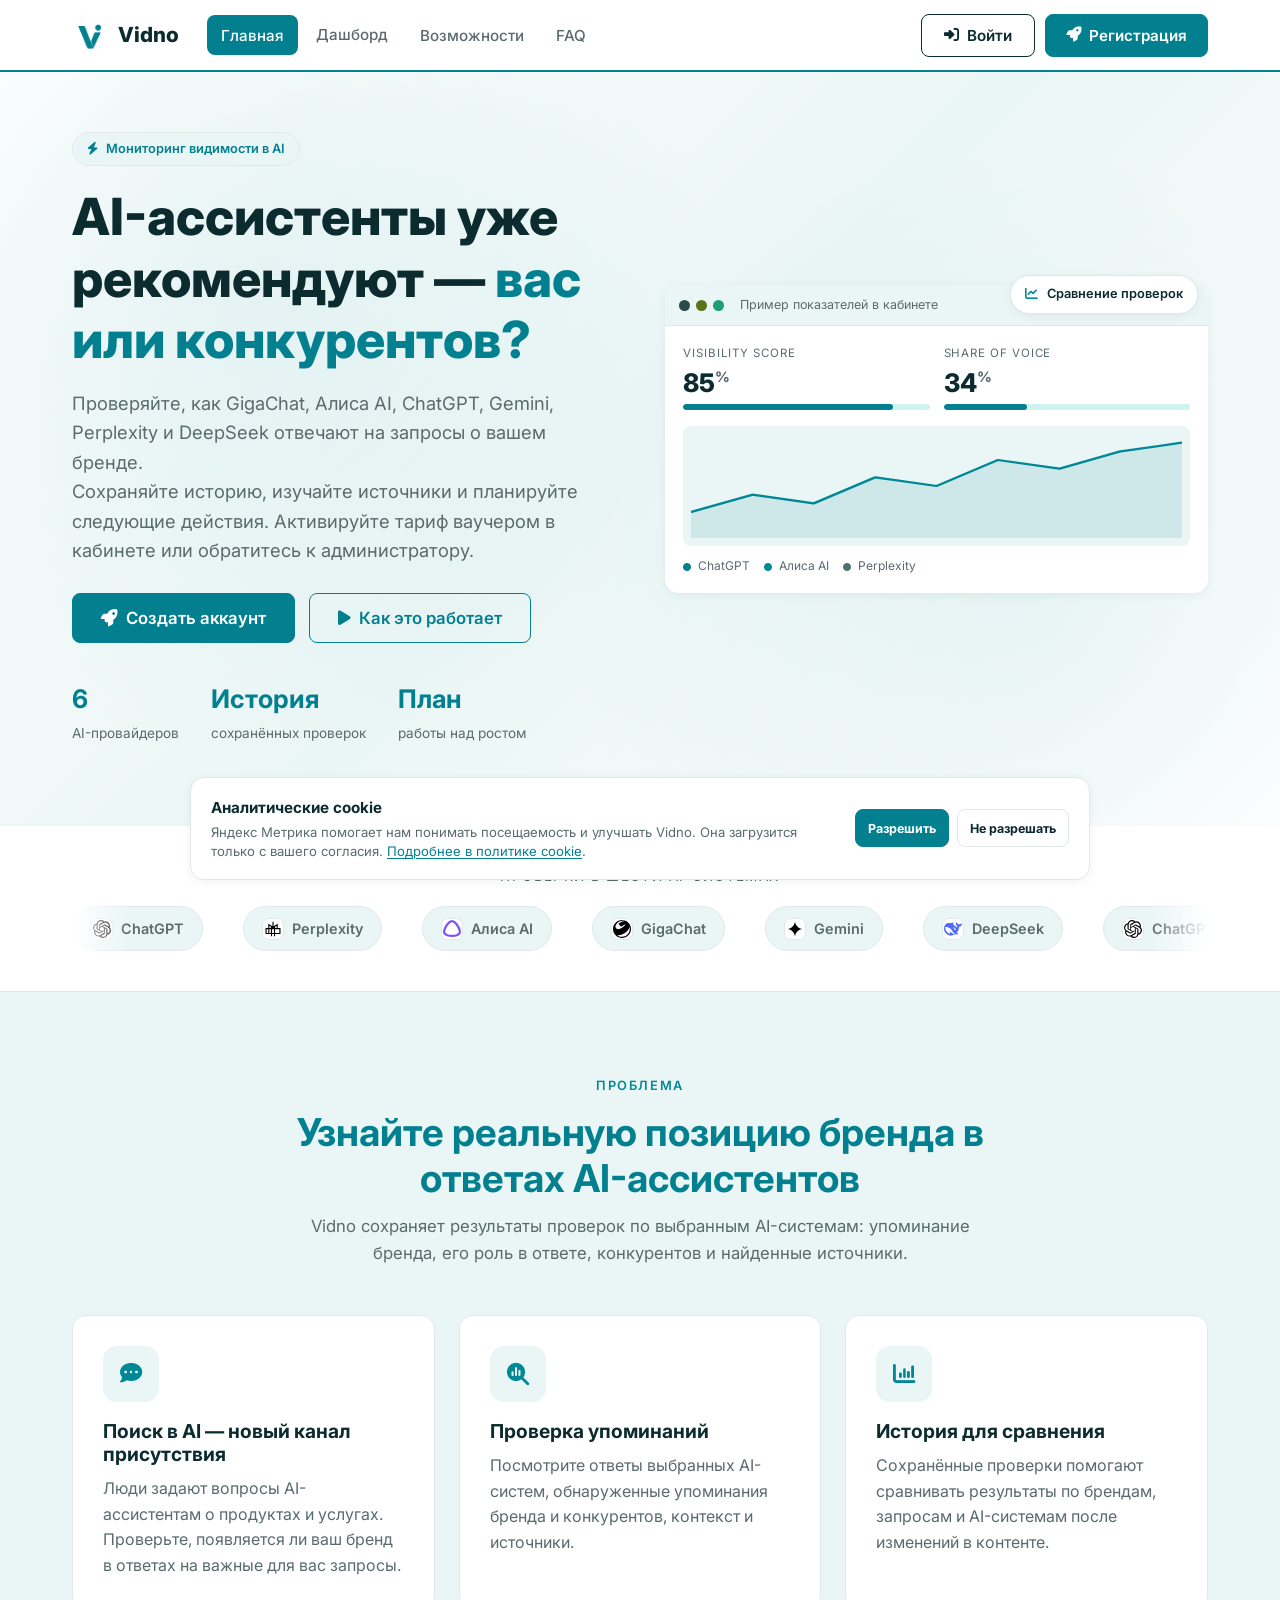
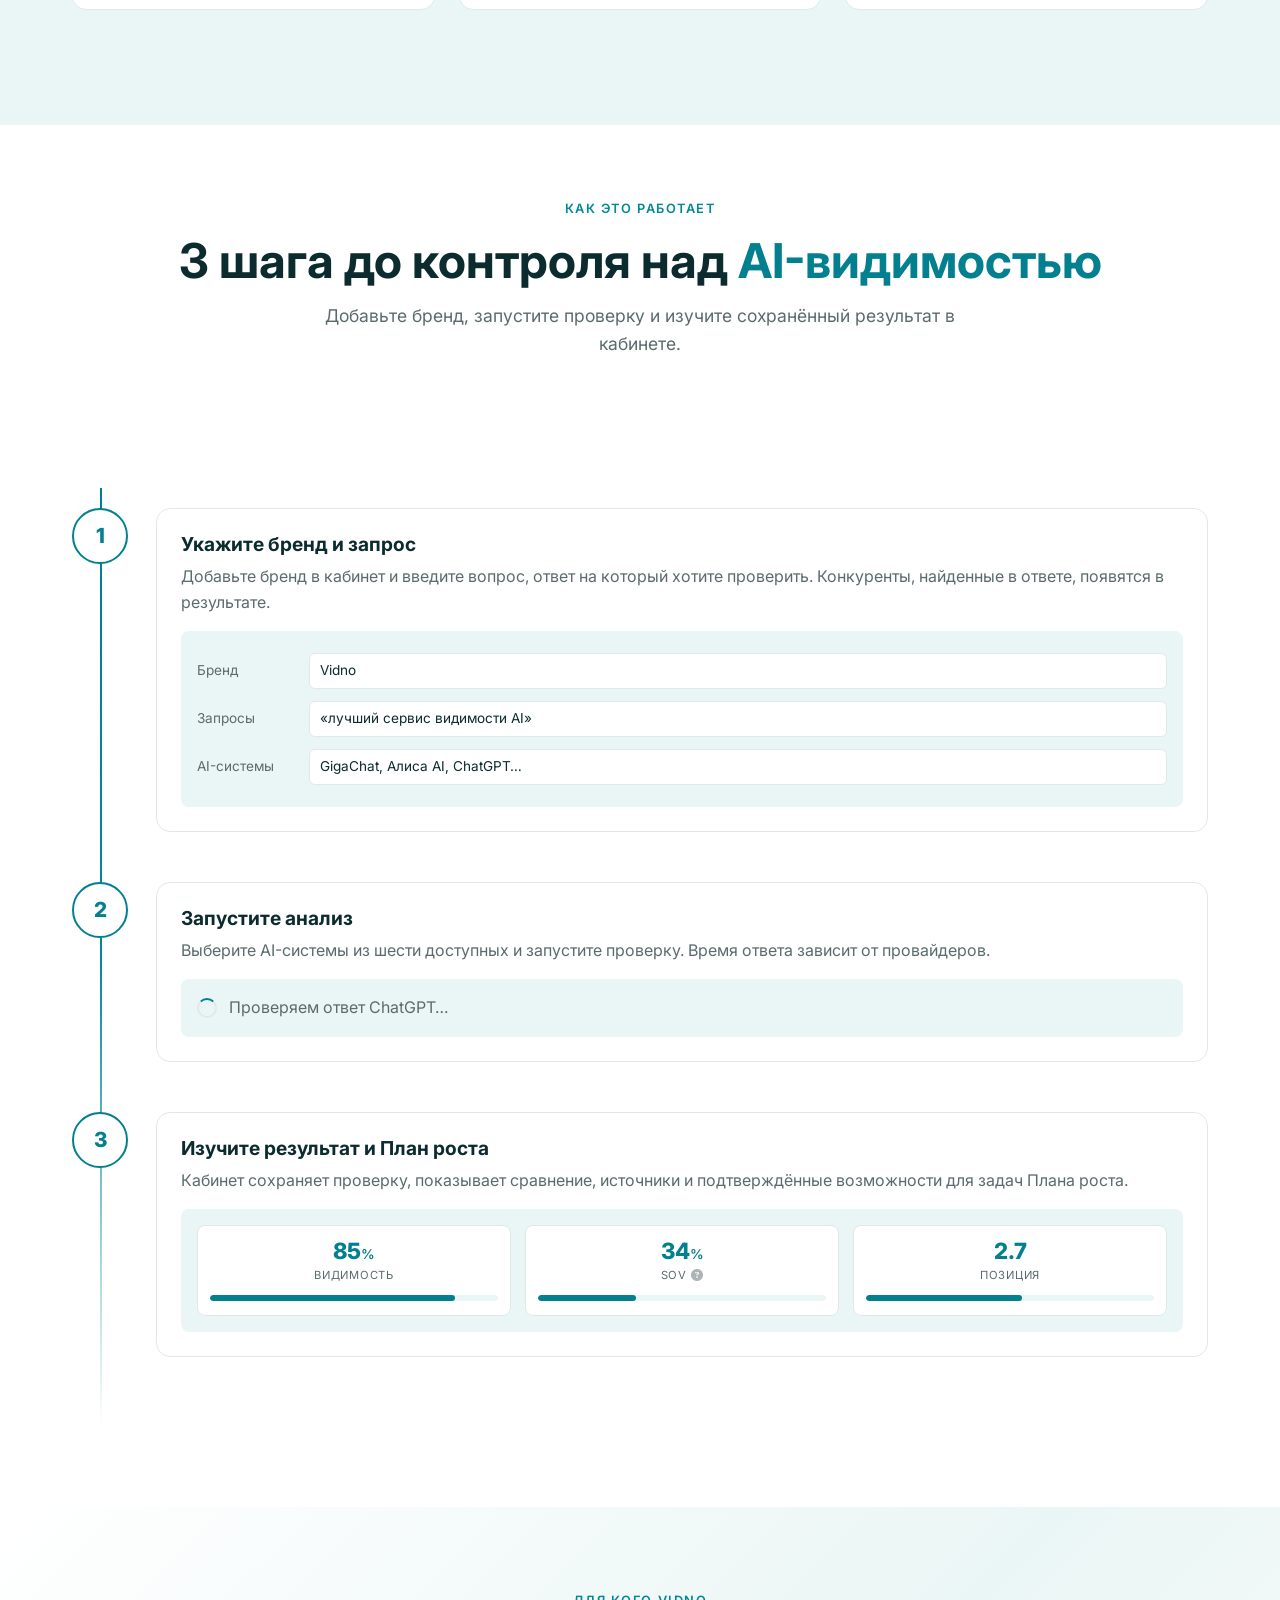
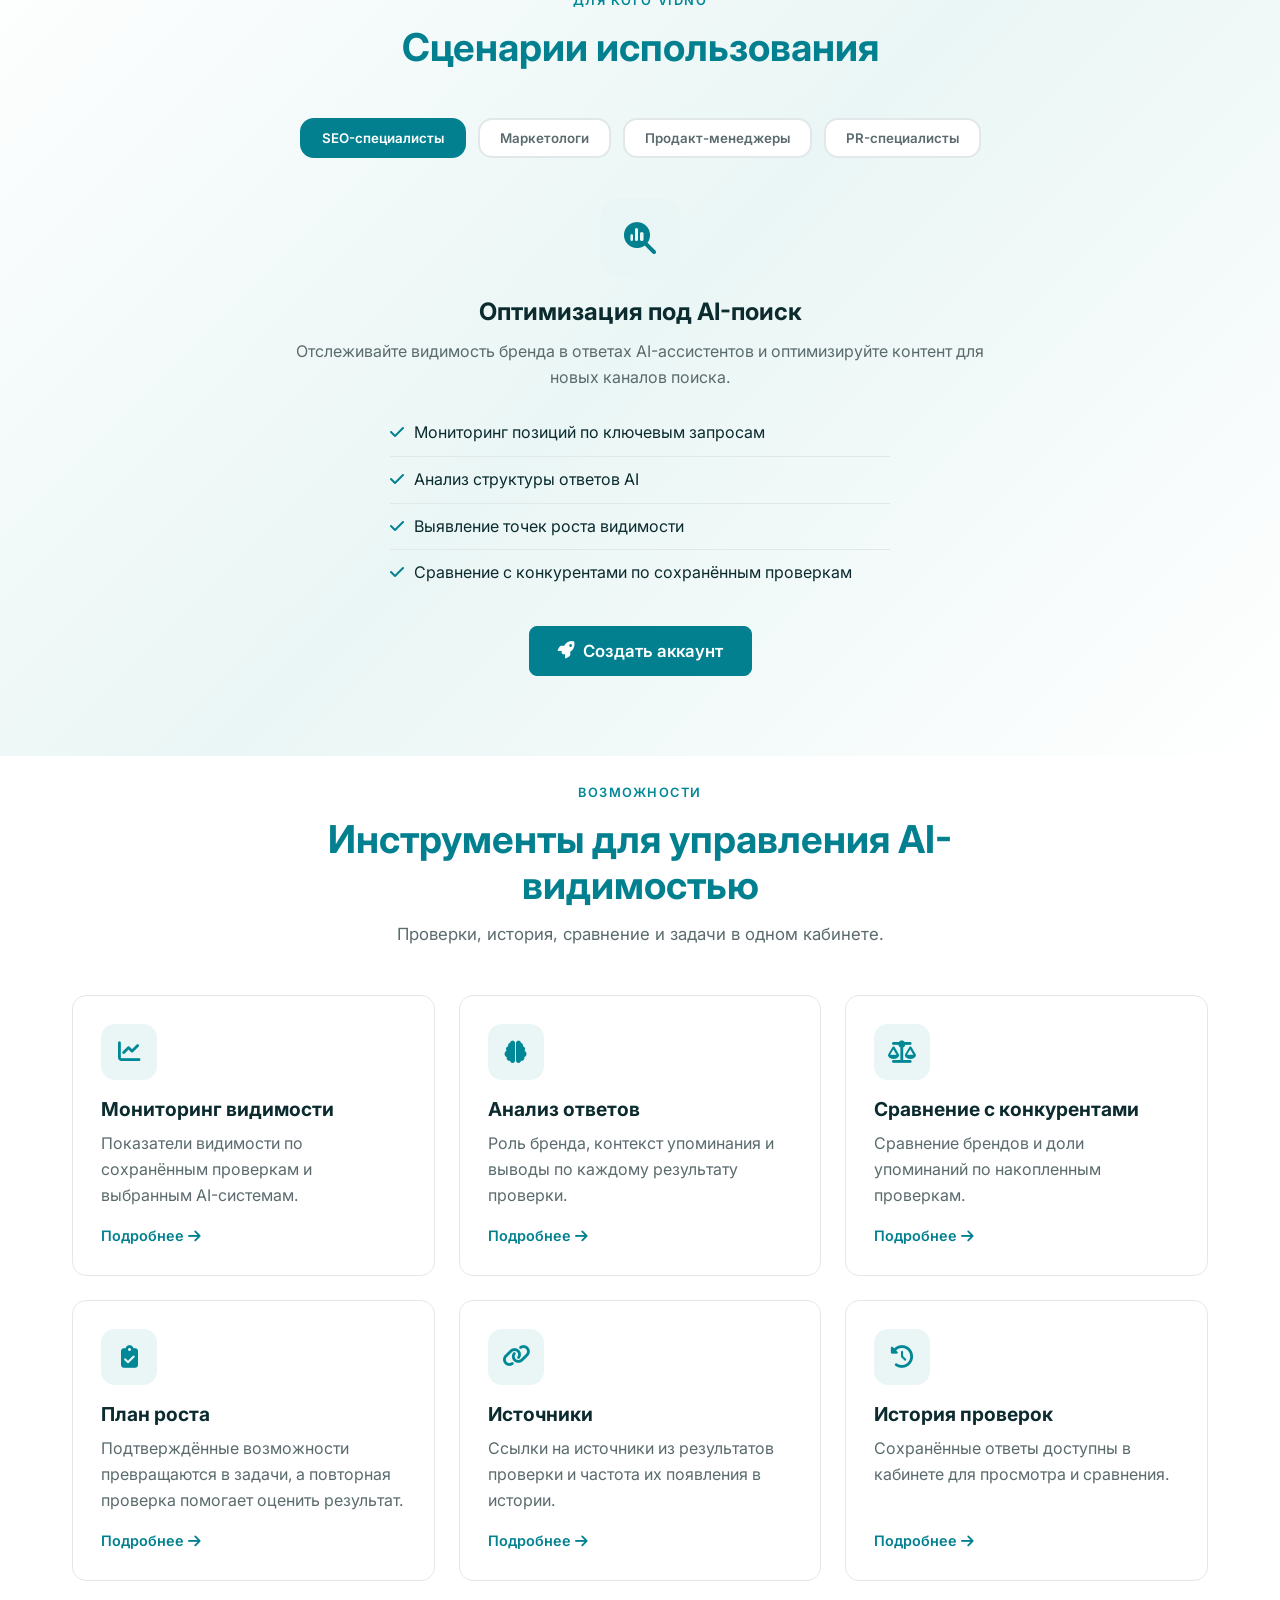
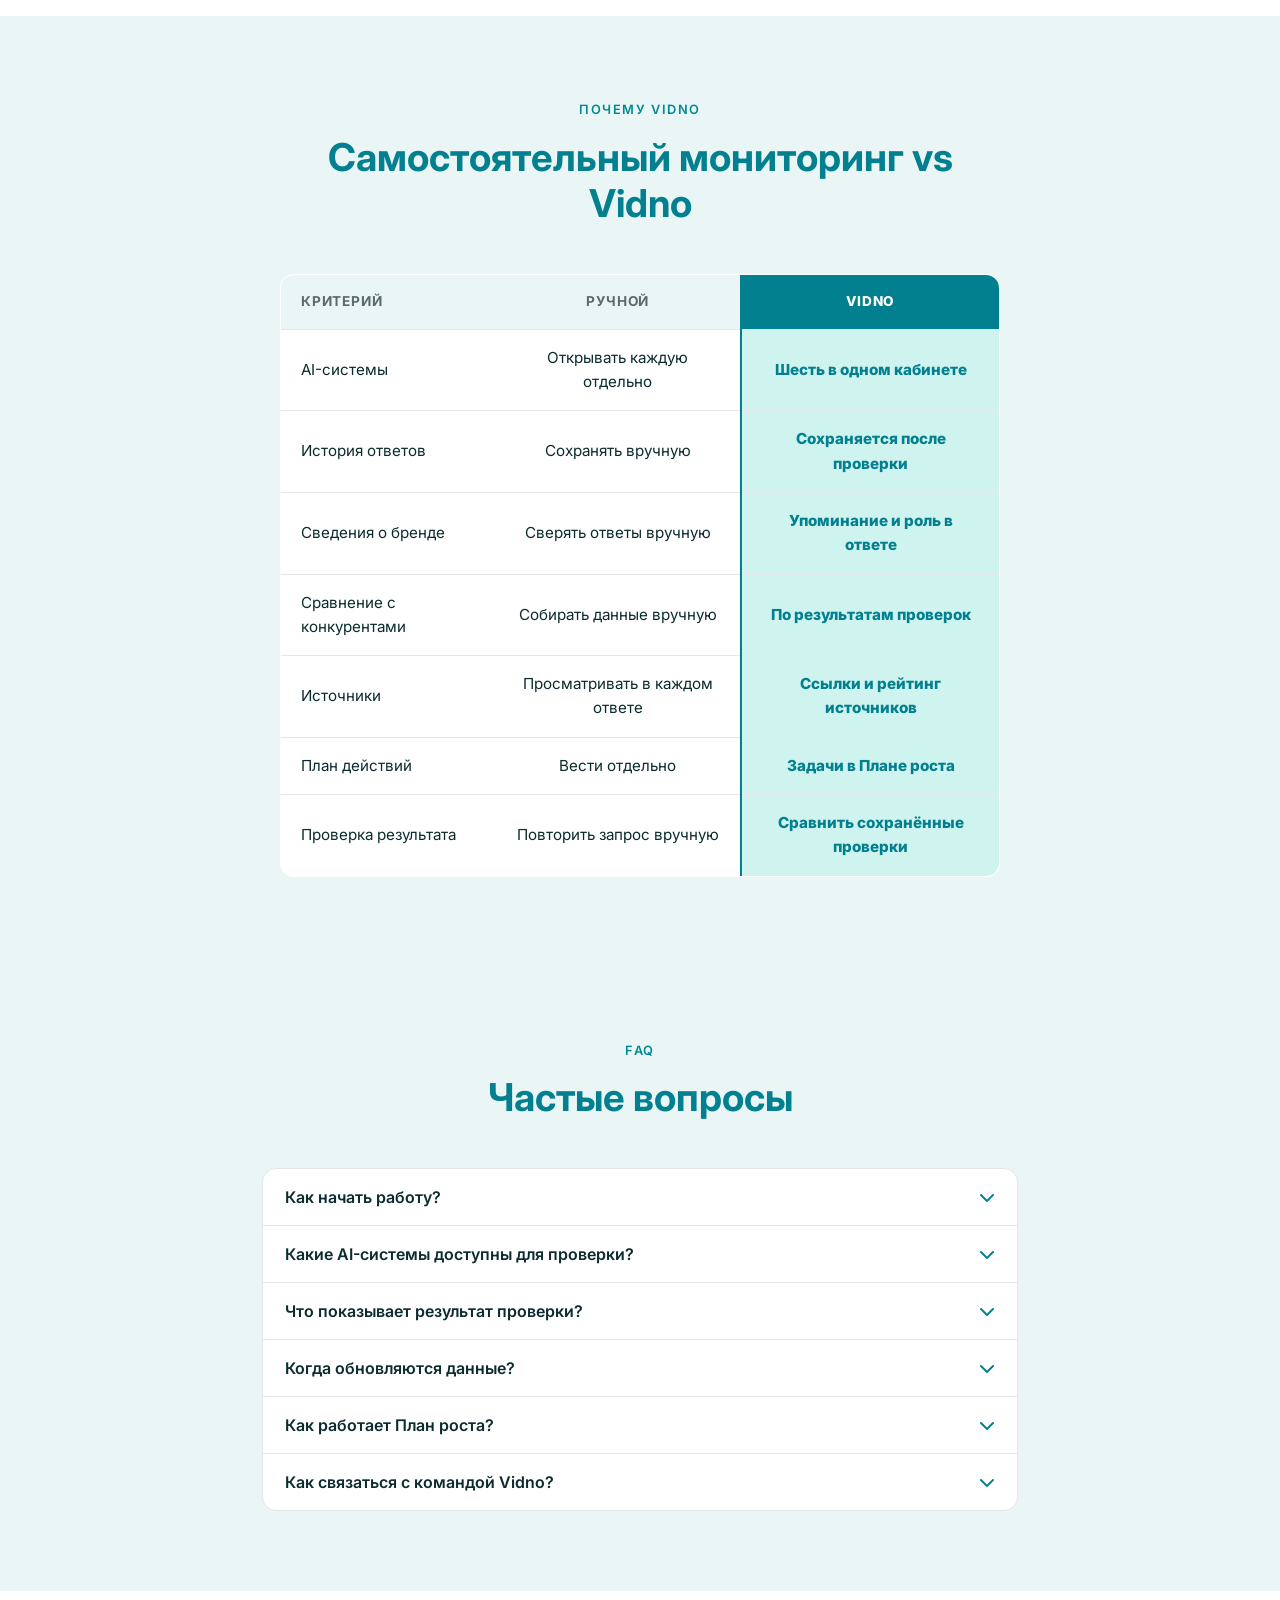
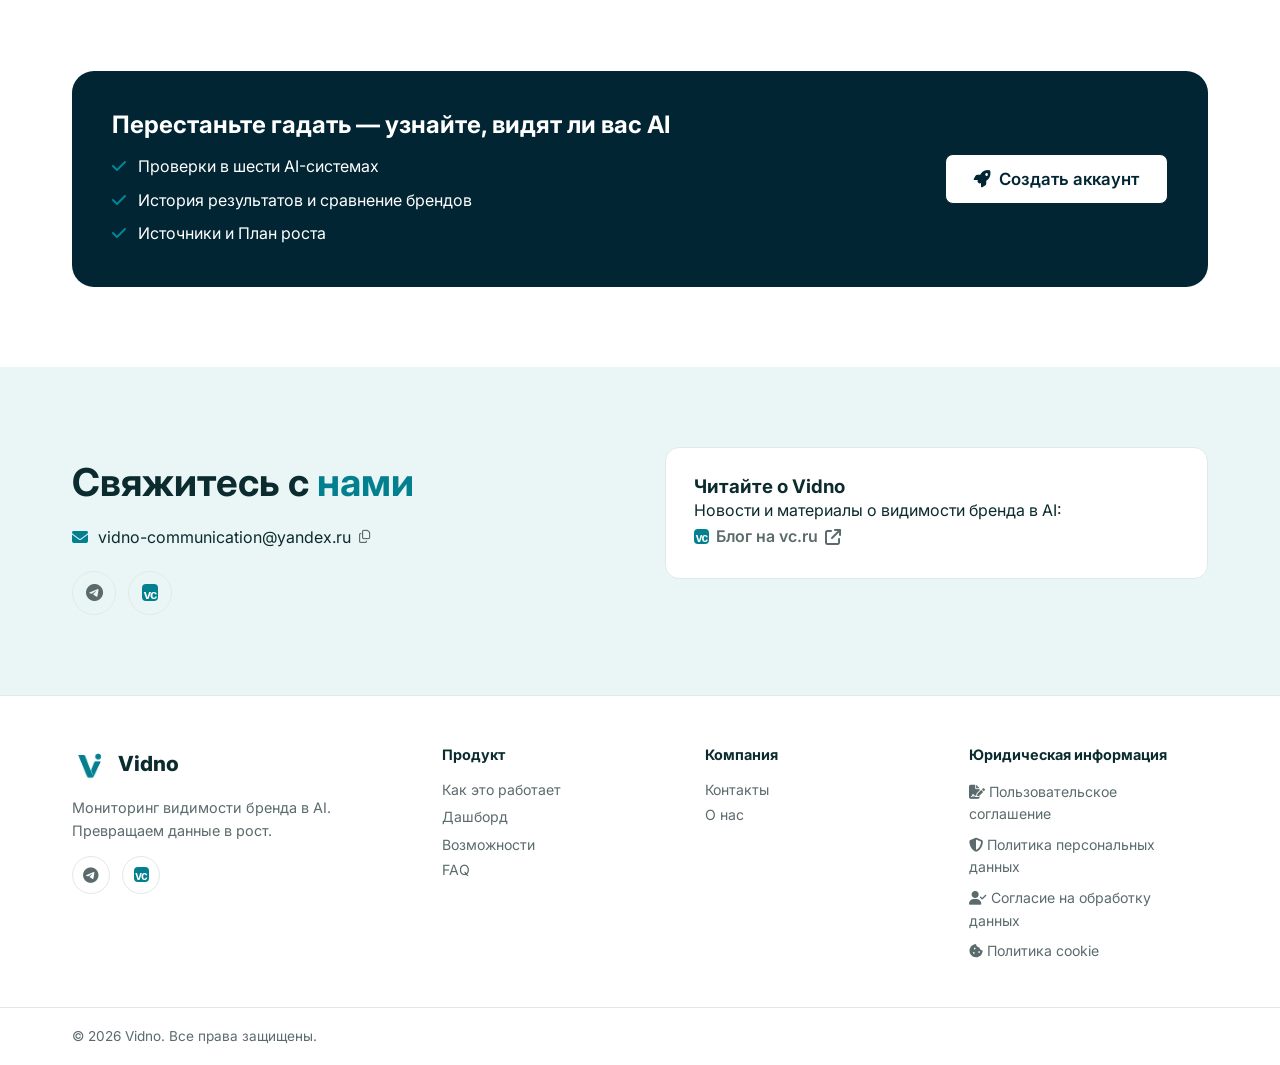
==== commit 559d7509: "fix: show six AI providers throughout landing page" ====
--- a/index.html
+++ b/index.html
@@ -88,7 +88,7 @@
                         </button>
                     </div>
                     <div class="hero-stats">
-                        <div><strong>5</strong><span>AI-провайдеров</span></div>
+                        <div><strong>6</strong><span>AI-провайдеров</span></div>
                         <div><strong>История</strong><span>сохранённых проверок</span></div>
                         <div><strong>План</strong><span>работы над ростом</span></div>
                     </div>
@@ -398,7 +398,7 @@
                             <tr>
                                 <td>AI-системы</td>
                                 <td>Открывать каждую отдельно</td>
-                                <td class="compare-accent">Пять в одном кабинете</td>
+                                <td class="compare-accent">Шесть в одном кабинете</td>
                             </tr>
                             <tr>
                                 <td>История ответов</td>
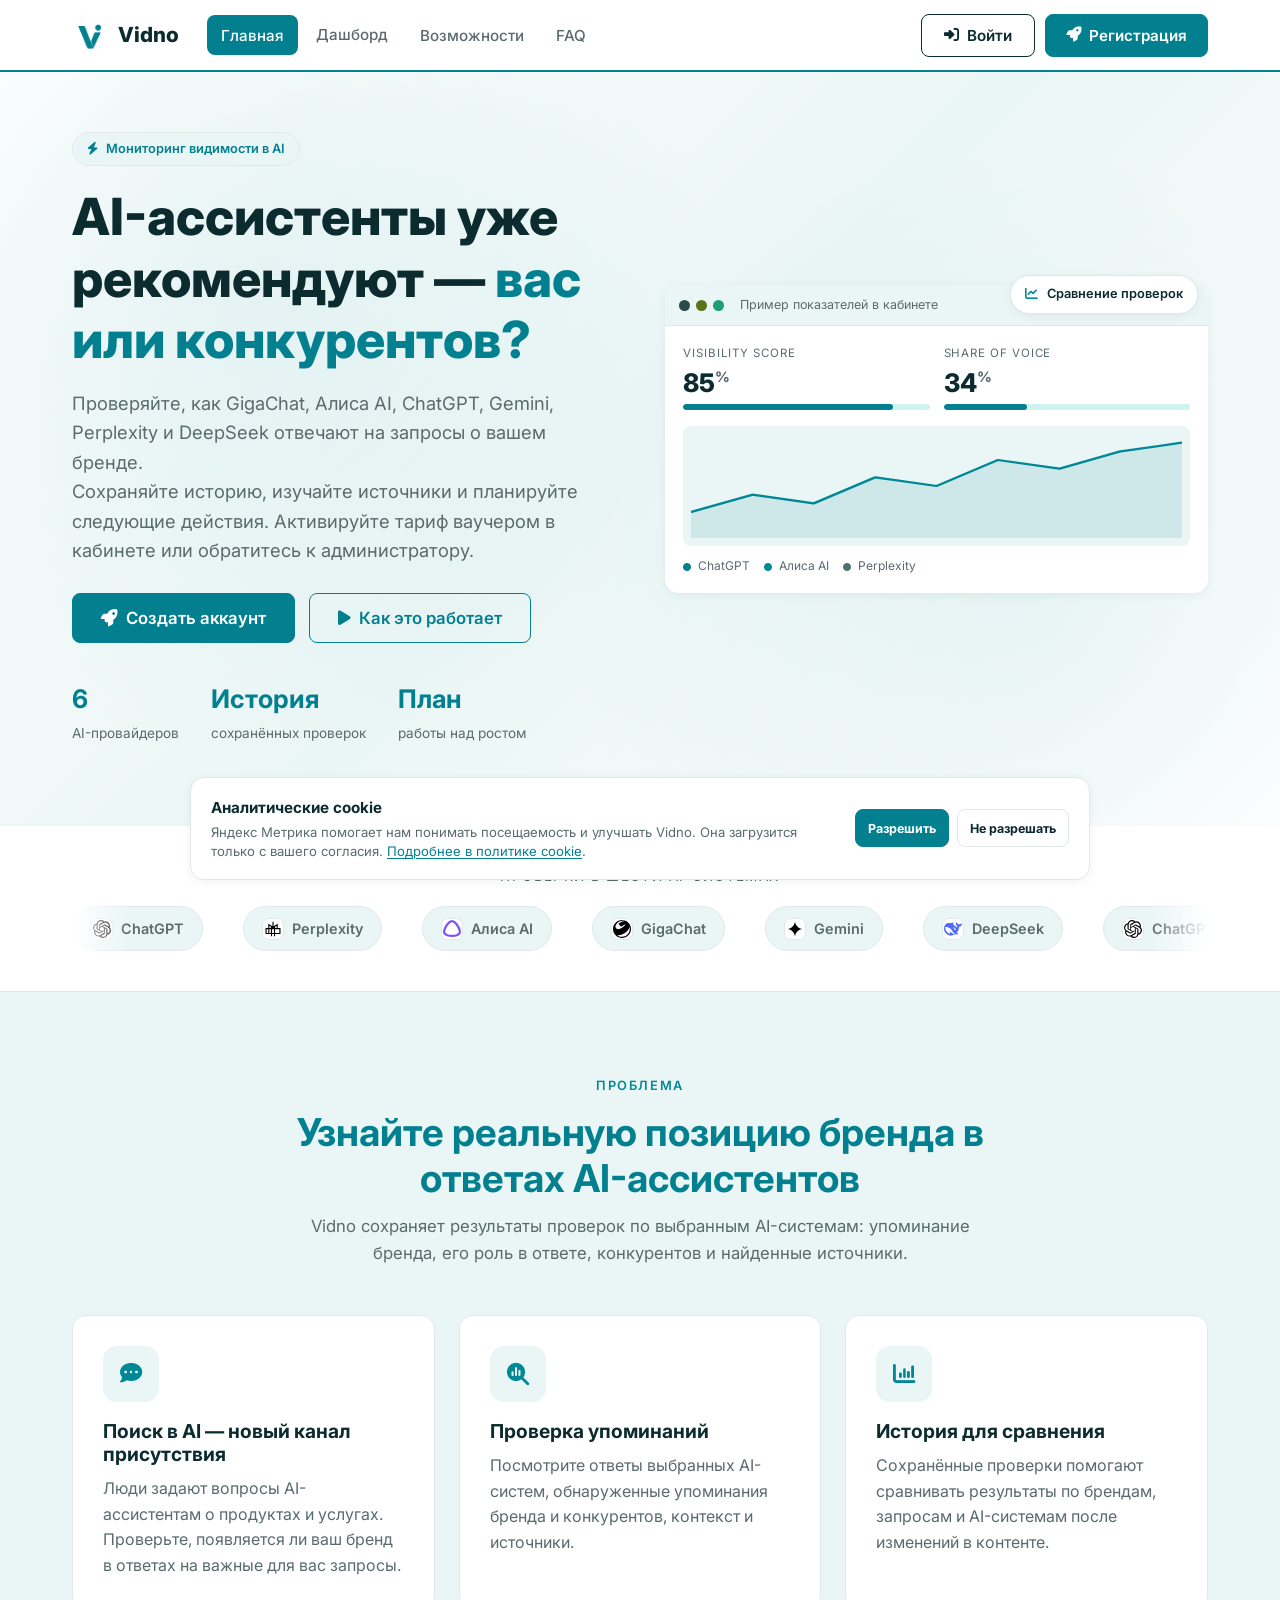
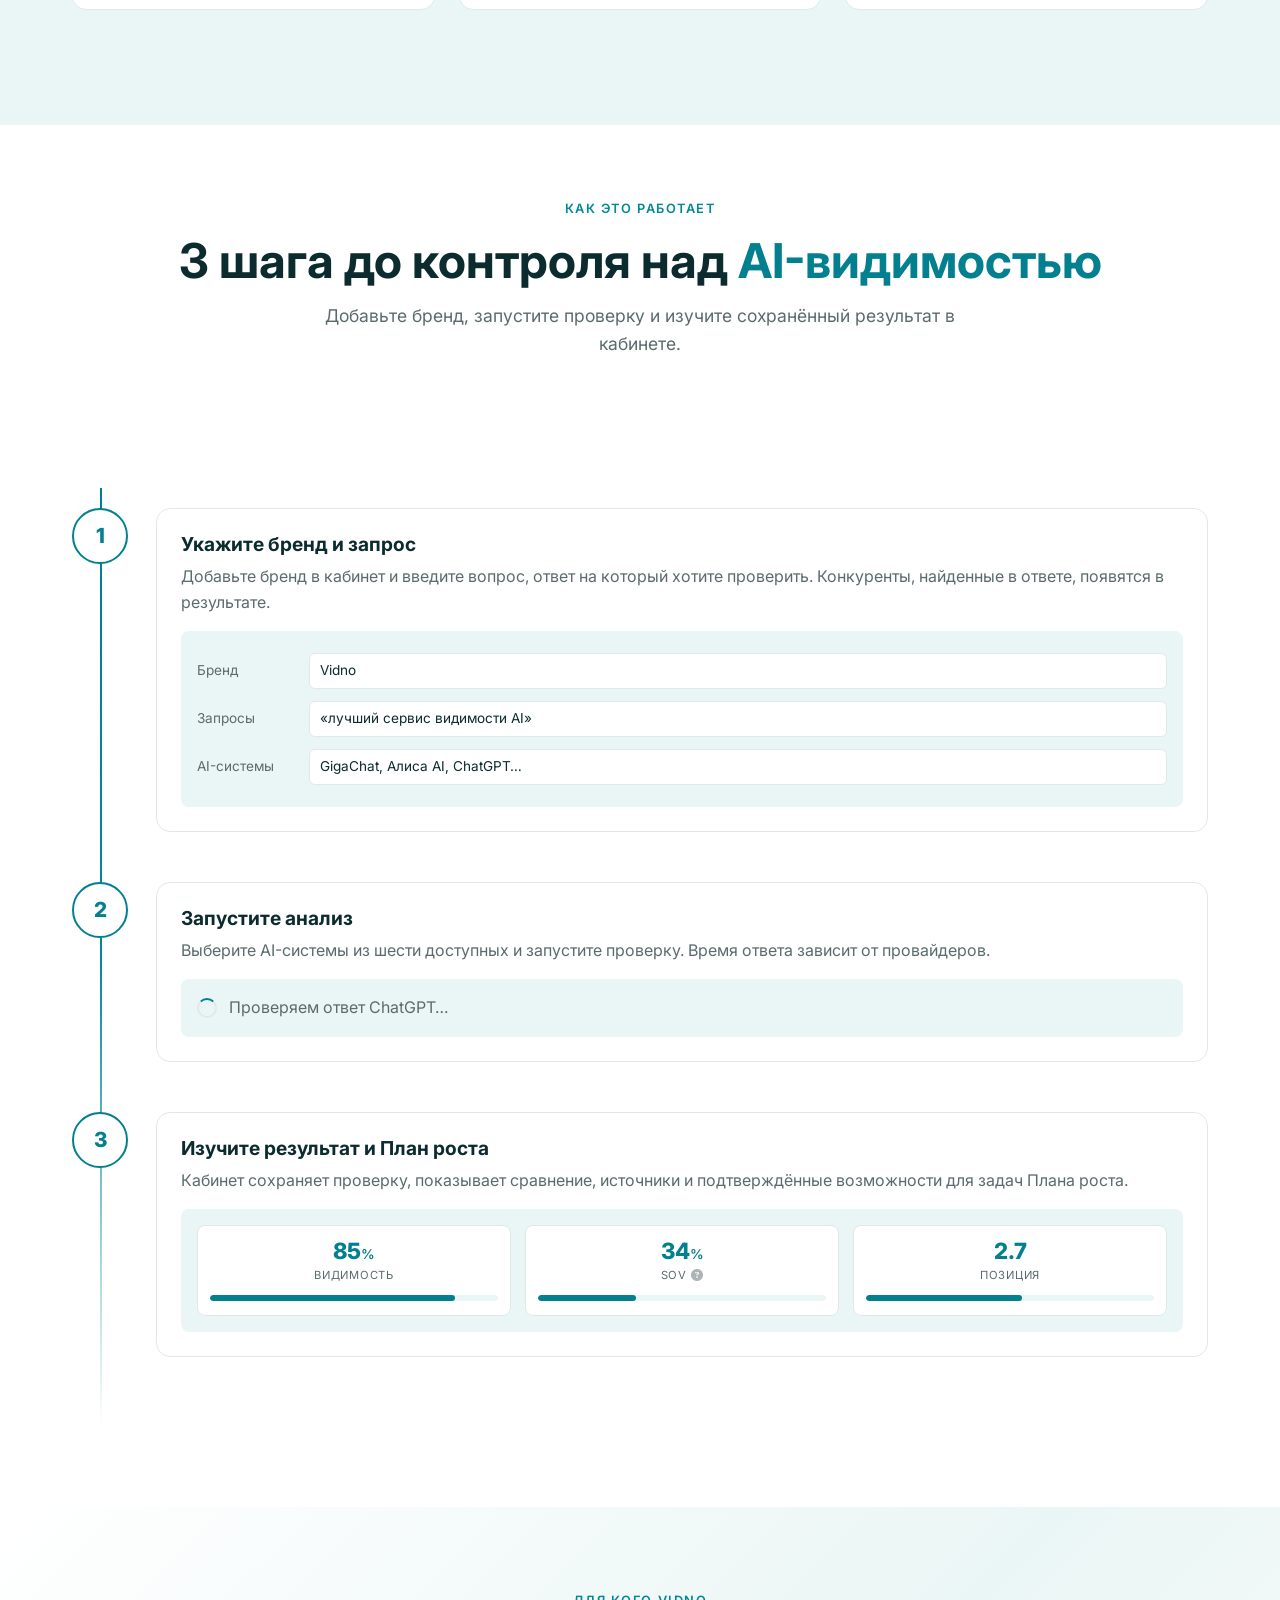
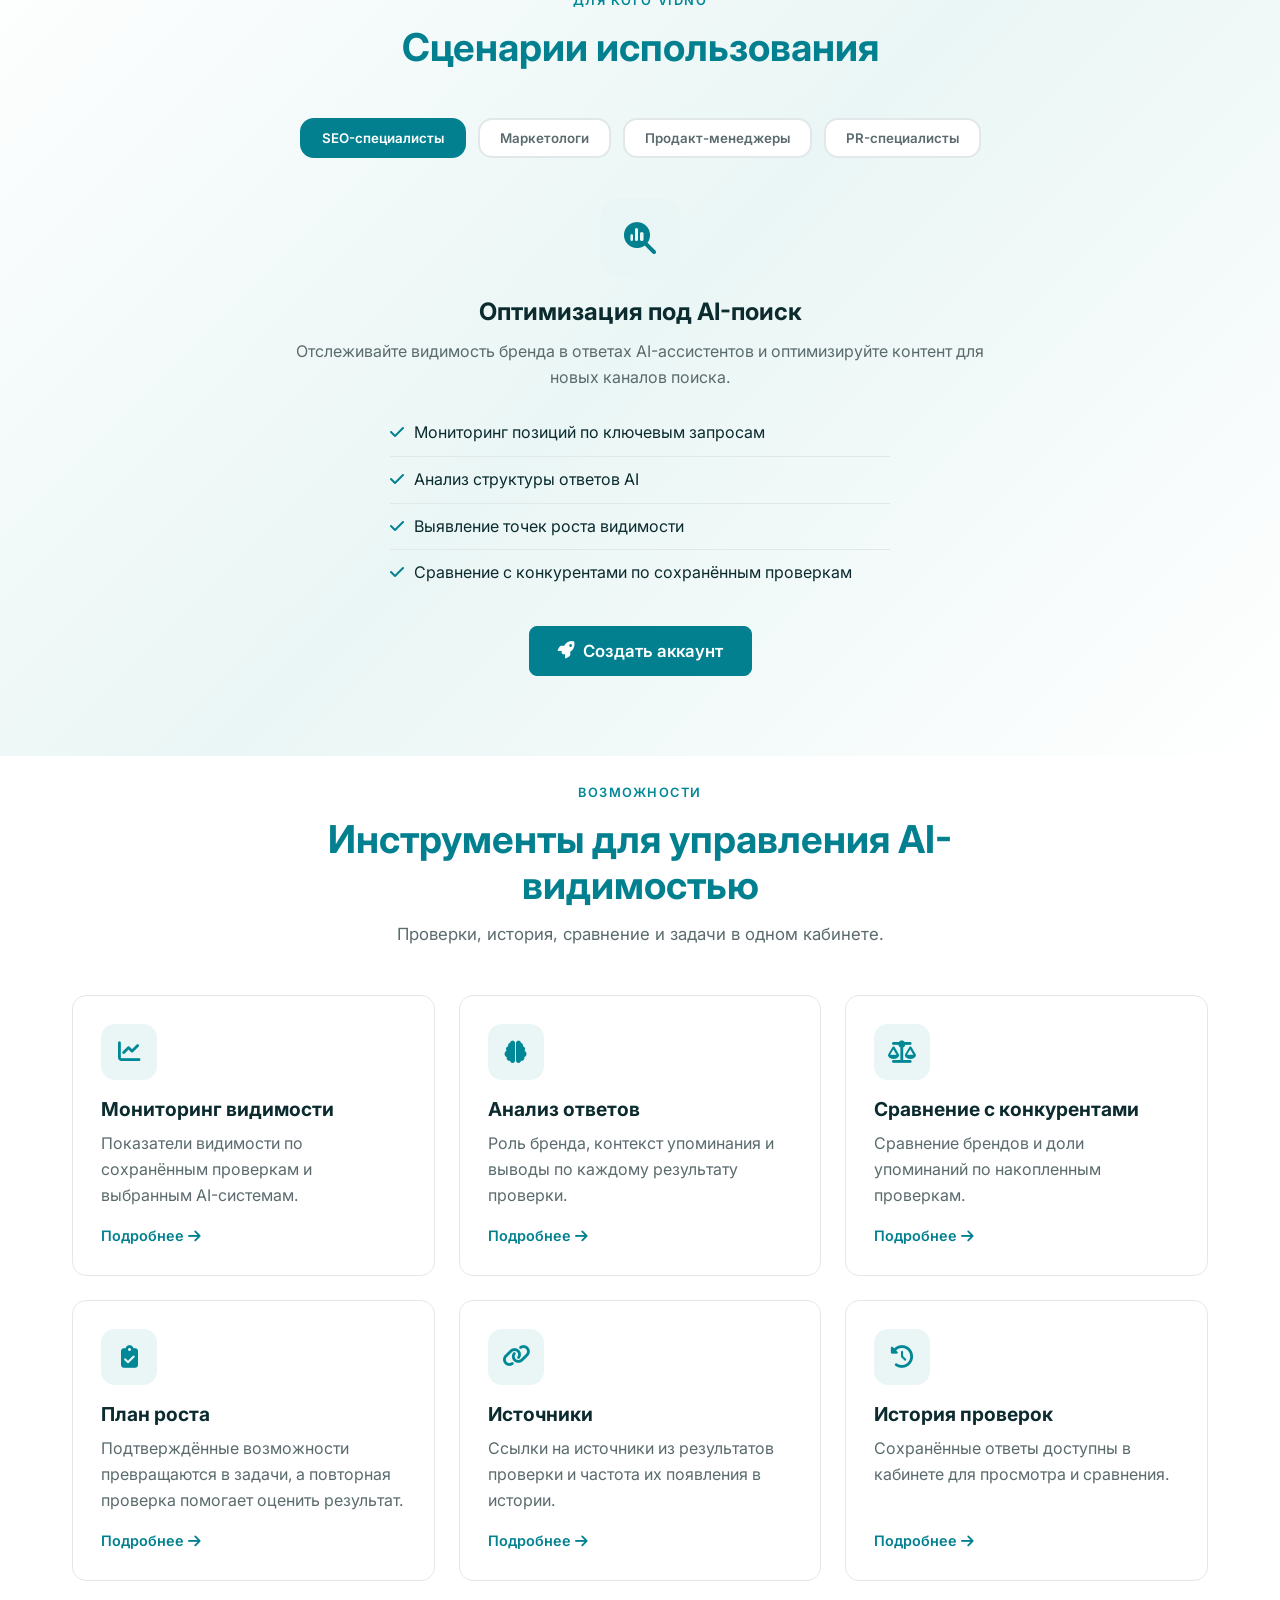
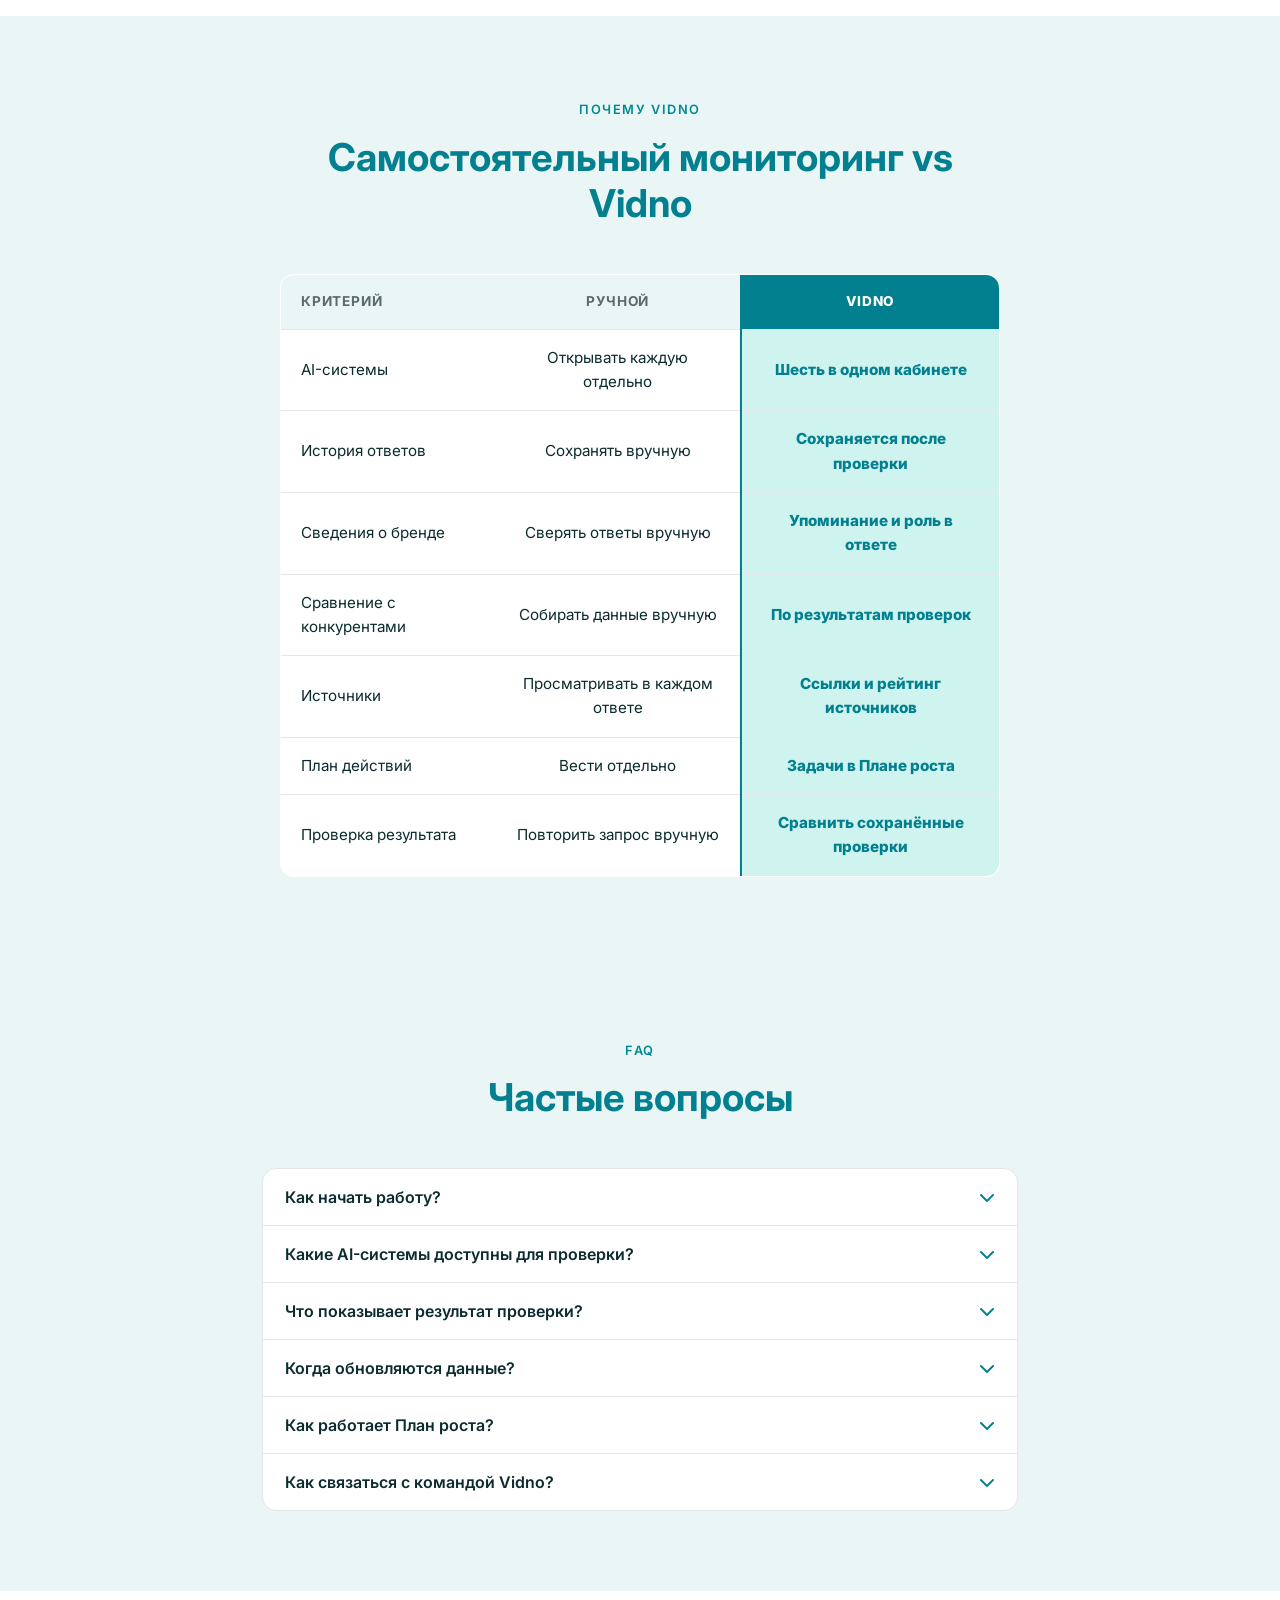
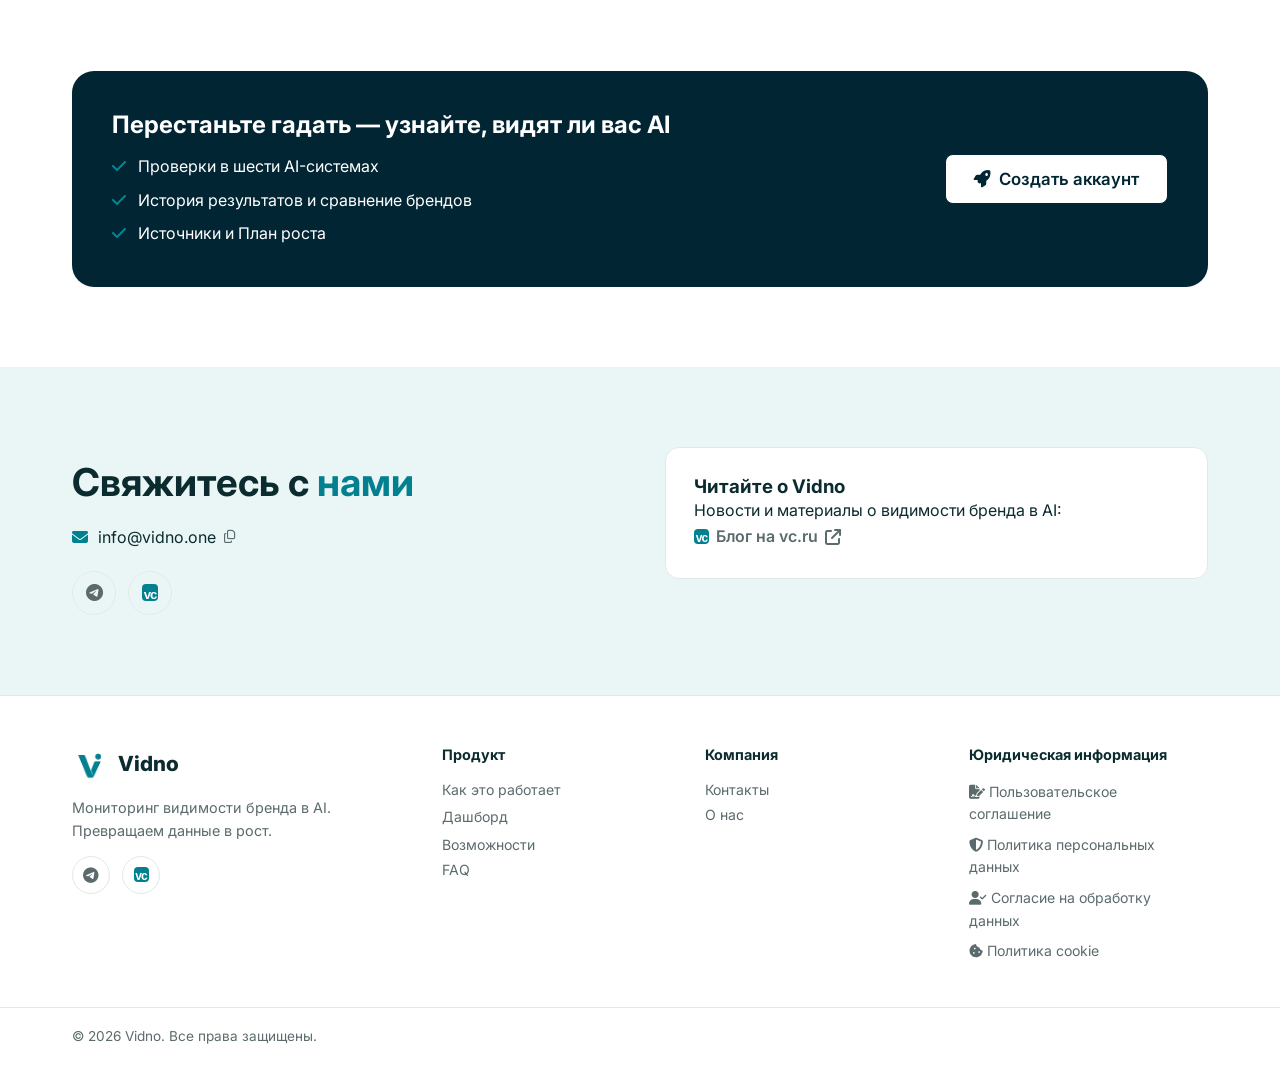
==== commit 923df3d0: "fix: use corporate email on landing page" ====
--- a/index.html
+++ b/index.html
@@ -466,7 +466,7 @@
                     </div>
                     <div class="acc-item">
                         <button class="acc-head">Как связаться с командой Vidno? <i class="fa-solid fa-chevron-down"></i></button>
-                        <div class="acc-body"><p>Напишите на <a href="mailto:vidno-communication@yandex.ru">vidno-communication@yandex.ru</a> или в <a href="https://t.me/vidno_communication" target="_blank" rel="noopener noreferrer">Telegram</a>.</p></div>
+                        <div class="acc-body"><p>Напишите на <a href="mailto:info@vidno.one">info@vidno.one</a> или в <a href="https://t.me/vidno_support" target="_blank" rel="noopener noreferrer">Telegram</a>.</p></div>
                     </div>
                 </div>
             </div>
@@ -499,10 +499,10 @@
                     <div class="contact-info" data-aos="fade-right">
                         <h2 class="section-title"><span style="color: var(--text)">Свяжитесь с</span> <span class="accent">нами</span></h2>
                         <ul class="contact-list">
-                            <li><i class="fa-solid fa-envelope"></i> <button class="contact-email" type="button" data-copy-email="vidno-communication@yandex.ru">vidno-communication@yandex.ru <i class="fa-regular fa-copy" aria-hidden="true"></i></button></li>
+                            <li><i class="fa-solid fa-envelope"></i> <button class="contact-email" type="button" data-copy-email="info@vidno.one">info@vidno.one <i class="fa-regular fa-copy" aria-hidden="true"></i></button></li>
                         </ul>
                         <div class="socials">
-                            <a href="https://t.me/vidno_communication" class="social telegram" title="Telegram" aria-label="Telegram" target="_blank" rel="noopener noreferrer"><i class="fa-brands fa-telegram"></i></a>
+                            <a href="https://t.me/vidno_support" class="social telegram" title="Telegram" aria-label="Telegram" target="_blank" rel="noopener noreferrer"><i class="fa-brands fa-telegram"></i></a>
                             <a href="https://vc.ru/id6072191" class="social vc-link" title="Блог на vc.ru" aria-label="Блог на vc.ru" target="_blank" rel="noopener noreferrer"><span aria-hidden="true">vc</span></a>
                         </div>
                     </div>
@@ -530,7 +530,7 @@
             </a>
             <p>Мониторинг видимости бренда в AI. Превращаем данные в рост.</p>
             <div class="socials small">
-                <a href="https://t.me/vidno_communication" class="social telegram" title="Telegram" aria-label="Telegram" target="_blank" rel="noopener noreferrer"><i class="fa-brands fa-telegram"></i></a>
+                <a href="https://t.me/vidno_support" class="social telegram" title="Telegram" aria-label="Telegram" target="_blank" rel="noopener noreferrer"><i class="fa-brands fa-telegram"></i></a>
                 <a href="https://vc.ru/id6072191" class="social vc-link" title="Блог на vc.ru" aria-label="Блог на vc.ru" target="_blank" rel="noopener noreferrer"><span aria-hidden="true">vc</span></a>
             </div>
         </div>
